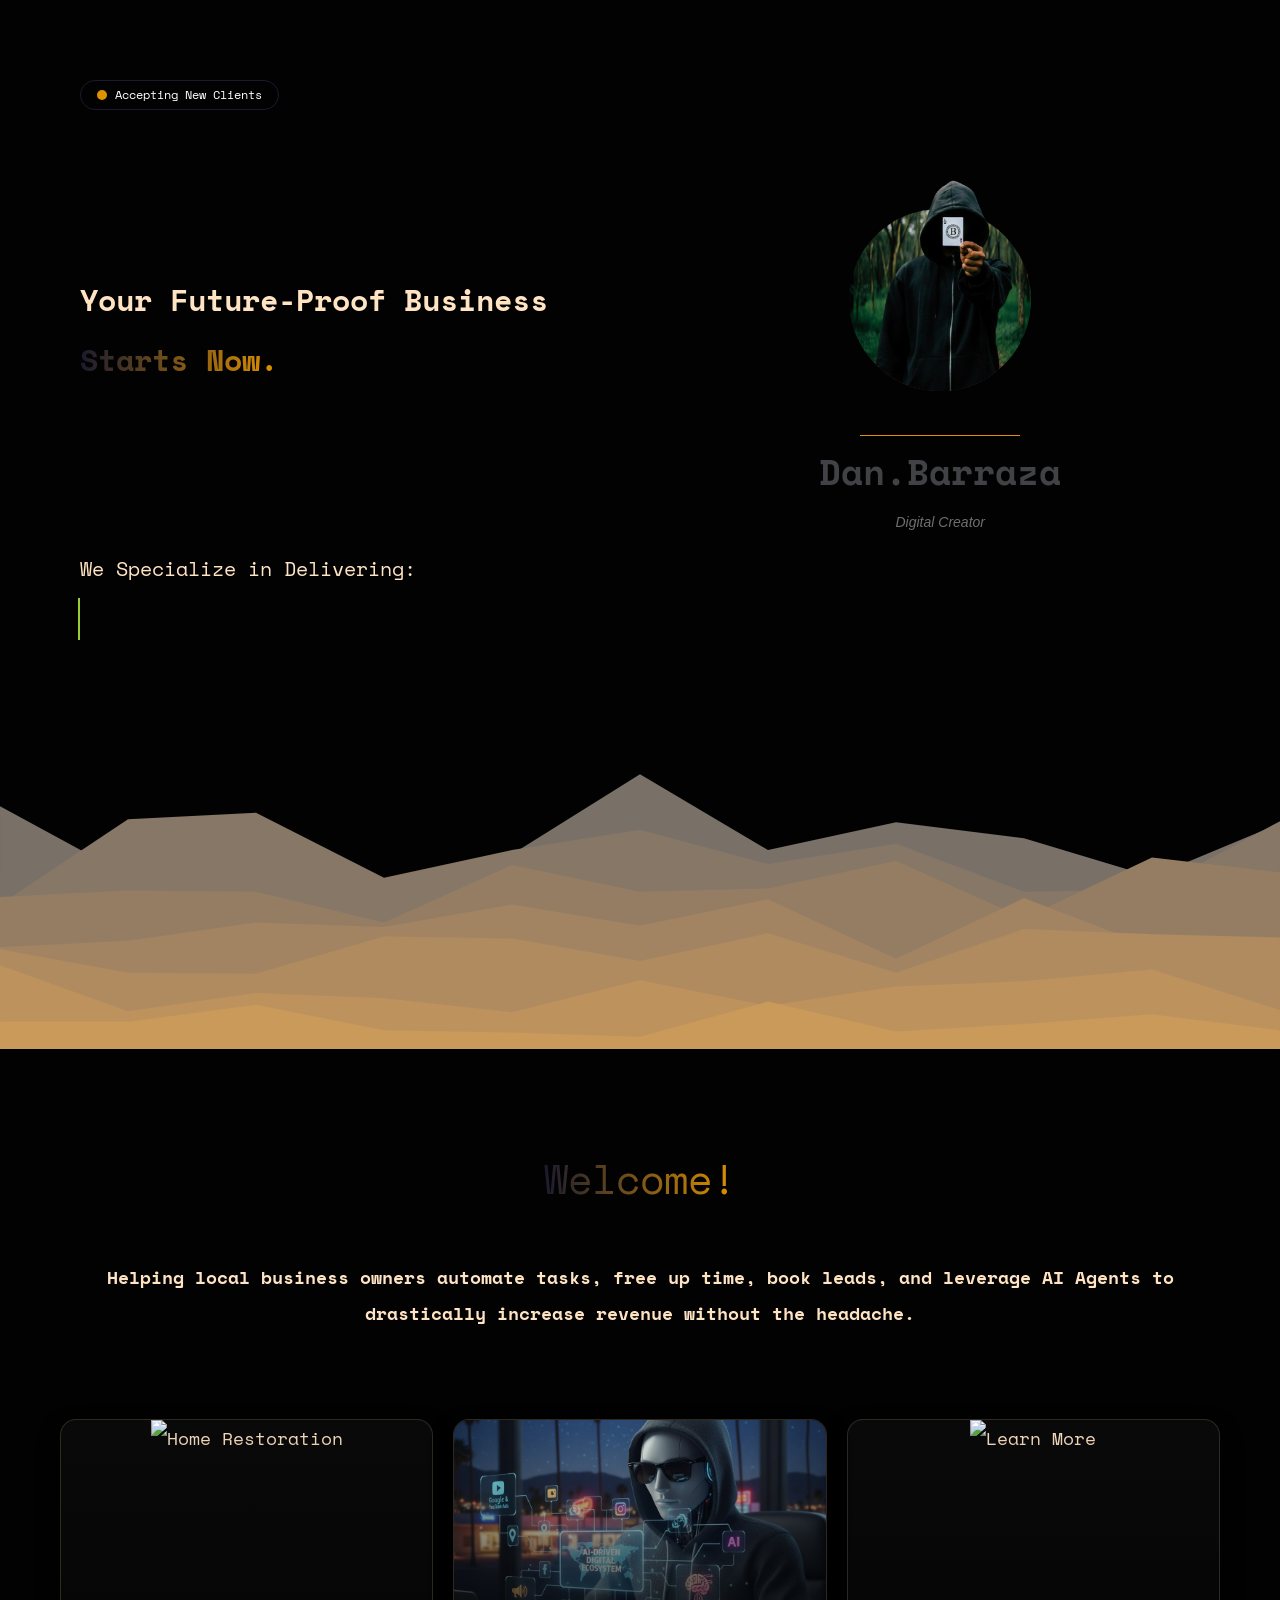
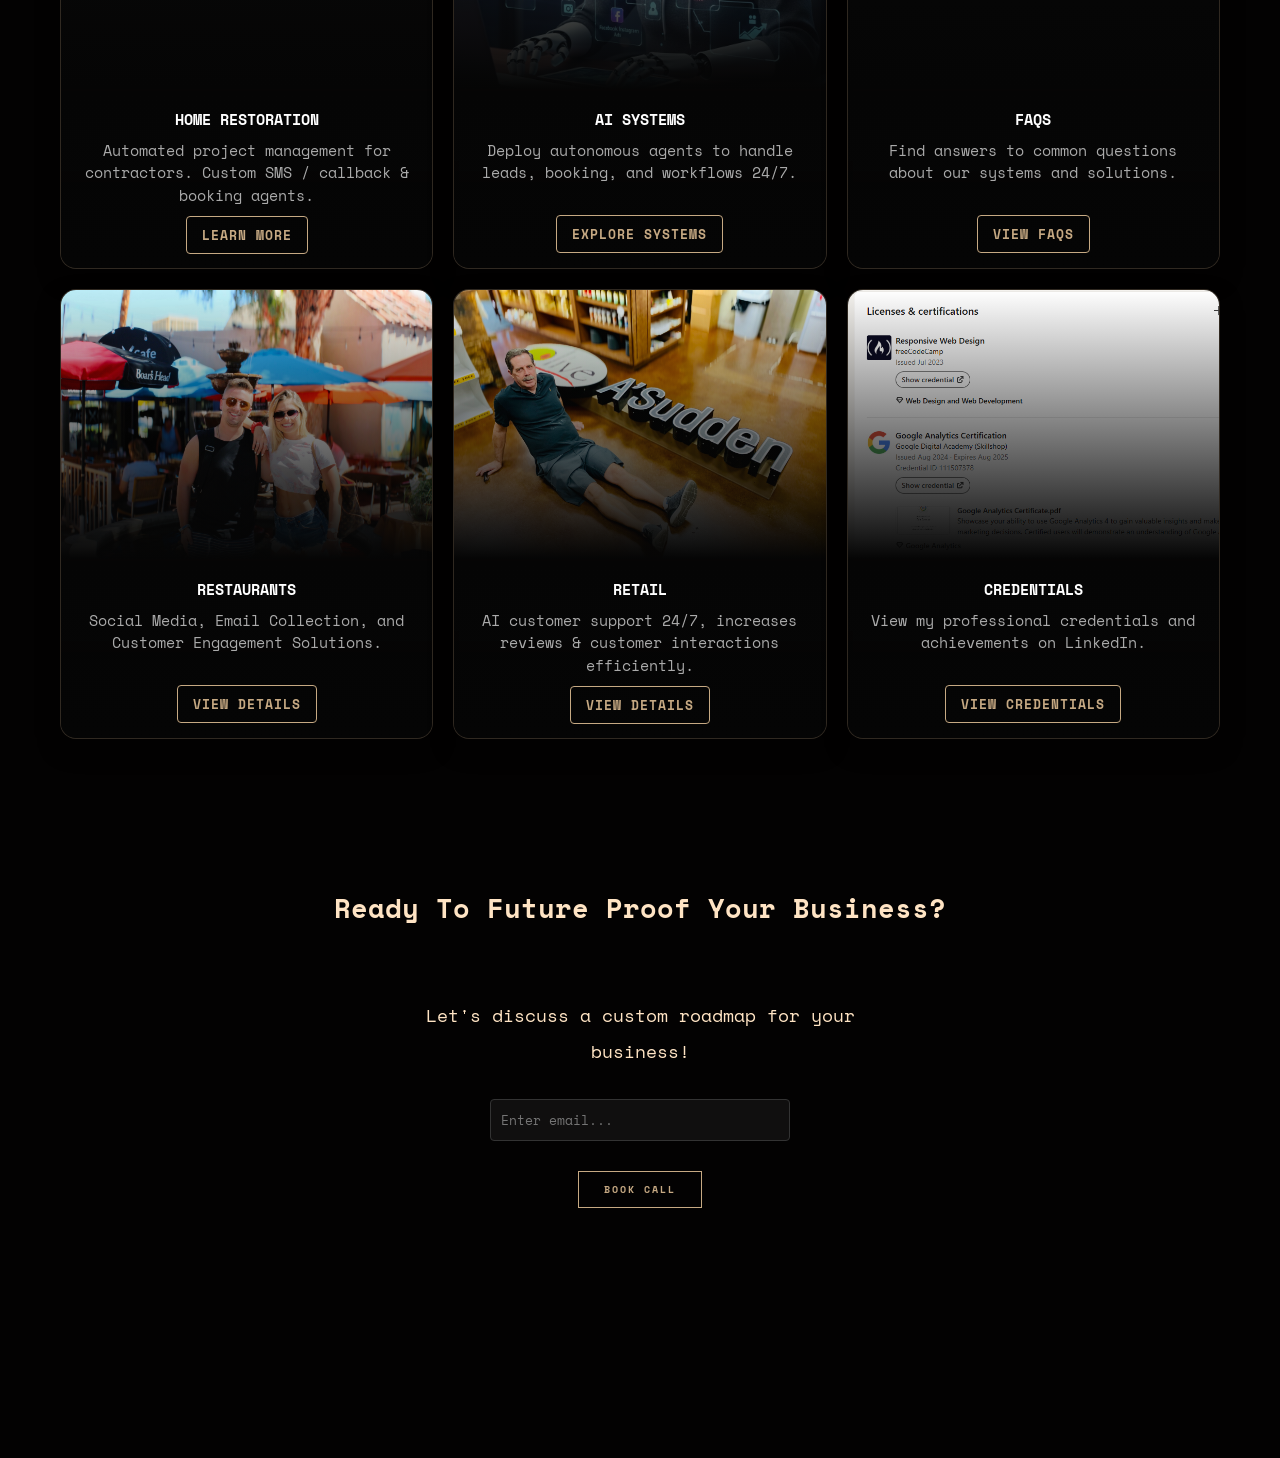
==== index.html @ 6a874657 "New card section, footer and btn" ====
<!DOCTYPE html>
<html lang="en">
<head>
    <link rel="preconnect" href="https://fonts.googleapis.com">
    <link rel="preconnect" href="https://fonts.gstatic.com" crossorigin>
    <link href="https://fonts.googleapis.com/css2?family=Space+Mono:ital,wght@0,400;0,700;1,400;1,700&display=swap" rel="stylesheet">
    <link rel="stylesheet" href="styles.css">
    <meta charset="UTF-8">
    <meta name="viewport" content="width=device-width, initial-scale=1.0">
    <title>Document</title>
</head>
<body>
        

        <div class="hero-grid">
            <div class="clients-text">
                <div class="border-background">
                    <div class="text-circle"></div>
                    <div>Accepting New Clients</div>
                </div>
            </div>

            <h1 class="hero-h1">Your Future-Proof Business <br><span class="starts-now">Starts Now.</span></h1>


            <div class="animated-text">
        
        <h1>We Specialize in Delivering:</h1>
        <span></span>

     </div>
     
     <div class="person">
      <div class="container">
        <div class="container-inner">
          <img class="circle" src="background-bcard1.png" alt="circle">
          <img class="img person-bcard" src="person-bcard1.png" alt="person">
        </div>
      </div>


      <div class="divider-person"></div>
      <div class="name">Dan.Barraza</div>
      <div class="title">Digital Creator</div>
    </div>

        </div>

    <!-- <div class="svg-container"> -->
        <div class="divider"></div>
    <!-- </div> -->

    <div class="main-container">
    
    <h1 class="welcome-section">Welcome!</h1>
    <p class="maintxt">Helping local business owners automate tasks, free up time, book leads, and leverage AI Agents to drastically increase revenue without the headache.</p>
   
    <section class="card-section">
        

        <div class="card-grid">
            
            <!-- Card 1: Home Restoration -->
            <div class="card" data-tilt>
                <div class="card-image-wrapper">
                    <div class="card-overlay"></div>
                    <!-- Placeholder image: Architecture/Construction -->
                    <img src="https://cdn.pixabay.com/photo/2024/05/23/06/47/home-inspector-8782362_1280.jpg" alt="Home Restoration">
                </div>
                <div class="card-content">
                    <div>
                        <h3 class="card-title">Home Restoration</h3>
                        <p class="card-description">Automated project management for contractors. Custom SMS / callback & booking agents. </p>
                    </div>
                    <button class="card-btn">Learn More</button>
                </div>
            </div>

            <!-- Card 2: Systems (AI Focus) -->
            <div class="card" data-tilt>
                <div class="card-image-wrapper">
                    <div class="card-overlay"></div>
                    <!-- Placeholder image: Technology/AI -->
                    <img src="ai-agents3.jpg" alt="AI Systems">
                </div>
                <div class="card-content">
                    <div>
                        <h3 class="card-title">AI Systems</h3>
                        <p class="card-description">Deploy autonomous agents to handle leads, booking, and workflows 24/7.</p>
                    </div>
                    <button class="card-btn">Explore Systems</button>
                </div>
            </div>

            <!-- Card 3: Learn More -->
            <div class="card" data-tilt>
                <div class="card-image-wrapper">
                    <div class="card-overlay"></div>
                    <!-- Placeholder image: Abstract/Future -->
                    <img src="https://cdn.pixabay.com/photo/2024/04/09/04/23/ai-generated-8684971_1280.jpg" alt="Learn More">
                </div>
                <div class="card-content">
                    <div>
                        <h3 class="card-title">FAQs</h3>
                        <p class="card-description">Find answers to common questions about our systems and solutions.</p>
                    </div>
                <button class="card-btn">View FAQs</button>
                </div>
            </div>

            <div class="card" data-tilt>
                <div class="card-image-wrapper">
                    <div class="card-overlay"></div>
                    <!-- Placeholder image: Abstract/Future -->
                    <img src="images/restaurants-systems1.jpg" alt="Restaurants">
                </div>
                <div class="card-content">
                    <div>
                        <h3 class="card-title">Restaurants</h3>
                        <p class="card-description">Social Media, Email Collection, and Customer Engagement Solutions.</p>
                    </div>
                <button class="card-btn">View Details</button>
                </div>
            </div>


            <div class="card" data-tilt>
                <div class="card-image-wrapper">
                    <div class="card-overlay"></div>
                    <!-- Placeholder image: Abstract/Future -->
                    <img src="images/rick-empie-sign.jpg" alt="Rick Empie Sign">
                </div>
                <div class="card-content">
                    <div>
                        <h3 class="card-title">Retail</h3>
                        <p class="card-description">AI customer support 24/7, increases reviews & customer interactions efficiently.</p>
                    </div>
                <button class="card-btn">View Details</button>
                </div>
            </div>


            <div class="card" data-tilt>
                <div class="card-image-wrapper">
                    <div class="card-overlay"></div>
                    <!-- Placeholder image: Abstract/Future -->
                    <img src="images/credentials-linkedin1.png" alt="Learn More">
                </div>  
                <div class="card-content">
                    <div>
                        <h3 class="card-title">Credentials</h3>
                        <p class="card-description">View my professional credentials and achievements on LinkedIn.</p>
                    </div>
                <button class="card-btn">View Credentials</button>
                </div>
            </div>

        </div>
    </section>
            
    
    

    

    <!-- <p>View My Credentials on</p> -->
    <!-- <a class="linked" href="https://www.linkedin.com/in/daniel-barraza-52788b15a/" target="_blank">LinkedIn</a> -->
    

    <h2>Ready To Future Proof Your Business?</h2>
    <p class="ask">Let's discuss a custom roadmap for your business!</p>
    <!-- <a class="portfolio" href="work.html">View Portfolio</a> -->
    <input class="email-input" type="email" placeholder="Enter email...">

    <button class="main-btn btn-flux">Book Call</button>
</div>
   
 <!-- Simple Script for 3D Tilt Effect -->
    <script>
        const cards = document.querySelectorAll('.card');

        cards.forEach(card => {
            card.addEventListener('mousemove', (e) => {
                const rect = card.getBoundingClientRect();
                const x = e.clientX - rect.left; // Mouse position inside card
                const y = e.clientY - rect.top;

                const centerX = rect.width / 2;
                const centerY = rect.height / 2;

                // Calculate rotation (max 15 degrees)
                const rotateX = ((y - centerY) / centerY) * -10; 
                const rotateY = ((x - centerX) / centerX) * 10;

                // Apply transform
                card.style.transform = `perspective(1000px) rotateX(${rotateX}deg) rotateY(${rotateY}deg) scale3d(1.02, 1.02, 1.02)`;
            });

            // Reset when mouse leaves
            card.addEventListener('mouseleave', () => {
                card.style.transform = 'perspective(1000px) rotateX(0) rotateY(0) scale3d(1, 1, 1)';
            });
        });
    </script>  

</body>
</html>
---- styles.css ----
/* Fonts
<link rel="preconnect" href="https://fonts.googleapis.com">
<link rel="preconnect" href="https://fonts.gstatic.com" crossorigin>
<link href="https://fonts.googleapis.com/css2?family=Space+Mono:ital,wght@0,400;0,700;1,400;1,700&display=swap" rel="stylesheet">

 */


 /* -------- Color Styles --------> 
 background-color: #030202;
 primary-color: bisque;
 accent-color: yellowgreen;
 accent-color2: #413927;
 Tertiary-color1: #1a1a2e;
 Tertiary-color2: #333333;
 orange-color: #e09200;
 orange-color2: #b77e39;
 
 
 
 
 */





* {
    
    margin: 0;
    padding: 0;
    box-sizing: border-box;
}

html {
    font-size: 62.5%;
    font-family: 'Space Mono', monospace;
    margin-top: 8rem;
   

    
    
    
}

body {
    
    background-color: #030202;
    font-size: 1.8rem;
    line-height: 2.0;
    margin: 0;
    padding: 0;
    width: 100%;

    
    
}



/* -------- Header Section --------> */



/* -------- Hero Section --------> */


.clients-text {
    grid-column: 1/1;
    font-size: 1.2rem;
    display: flex;
    flex-direction: row;
    /* align-items: center; */
    gap: .8rem;
    /* position: relative; */
    
    
}

.border-background {
    position: relative;
    display: flex;
    align-items: center;
    gap: .8rem;
    border: #1a1a2e solid .1rem;
    padding: .2rem 1.6rem;
    border-radius: 2rem;
}

.text-circle {
    width: 1rem;
    height: 1rem;
    border-radius: 50%;
    background-color: #e09200;
}




.hero-grid {
    display: grid;
    grid-template-columns: auto auto;
    grid-template-rows: auto auto auto;
    align-items: center;
    margin: 0 auto;
    /* justify-items: center; */
    gap: 1.3rem;
    max-width: 120rem;
    padding: 0 4rem;
    /* position: relative; */
    /* column-gap: 8rem; */
}



.main-container {
    
    display: flex;
    flex-direction: column;
    align-items: center;
    /* justify-content: center; */
    max-width: 120rem;
    /* padding: 5rem 8rem 15rem 8rem; */
    margin: 5rem auto 25rem auto;
    
    color: bisque;
    
    
}


/* .bphoto {
    grid-row: 2/3;
    display: flex;
    flex-direction: row;
    justify-content: center;

} */


/* .bcard {
    
    border-radius: 50%;
    width: 17rem;
    height: 17rem;
    grid-row: 2/3;
   
   
    
} */

.hero-h1 {
    color: bisque;
    font-size: 2.5rem;
    font-weight: 600;
    grid-row: 2/3;                  
}

.starts-now {
    background: linear-gradient(
        to right,
        #1a1a2e,
        #e09200
    );

    -webkit-background-clip: text;
    background-clip: text;
    color: transparent;
}

.clients-text {
    color: white;
}

.welcome-section {
    font-size: 4rem;
    margin: 1em 0;
    background: linear-gradient(
        to right,
        #1a1a2e,
        #e09200
    );

    -webkit-background-clip: text;
    background-clip: text;
    color: transparent;
}

h2 {
    padding: 0 2.3em;
    margin-top: 2.3em;
    margin-bottom: 2.3em;
    text-align: center;
}
.maintxt {
    text-align: center;
    margin-bottom: 1em;
    padding: 0 2.3em;
    font-weight: bold;
    /* width: 100ch; */
}


/*------------- Container Person ----------->*/
.person {
  align-items: center;
  display: flex;
  flex-direction: column;
  /* width: 280px; */
  grid-row: 2/3;
  
}
.container {
  border-radius: 50%;
  height: 312px;
  -webkit-tap-highlight-color: transparent;
  transform: scale(0.48);
  transition: transform 250ms cubic-bezier(0.4, 0, 0.2, 1);
  width: 400px;
  /* grid-row: 2/3; */
}
.container:after {
  /* background-color: #f2f2f2; */
  content: "";
  height: 10px;
  position: absolute;
  top: 390px;
  width: 100%;
}
.container:hover {
  transform: scale(0.54);
}
.container-inner {
  clip-path: path(
    "M 390,400 C 390,504.9341 304.9341,590 200,590 95.065898,590 10,504.9341 10,400 V 10 H 200 390 Z"
  );
  position: relative;
  transform-origin: 50%;
  top: -200px;
}

.circle {
  background-color: #fee7d3;
  border-radius: 50%;
  cursor: pointer;
  height: 380px;
  left: 10px;
  pointer-events: none;
  position: absolute;
  top: 210px;
  width: 380px;
}

.img {
  pointer-events: none;
  position: relative;
  transform: translateY(20px) scale(1.15);
  transform-origin: 50% bottom;
  transition: transform 300ms cubic-bezier(0.4, 0, 0.2, 1);
}

.container:hover .img {
  transform: translateY(0) scale(1.2);
}

.person-bcard {
    right: 50px;
  top: 175px;
  width: 550px;
  /* grid-row: 2/3; */
}

.divider-person {
  background-color: #e09200;
  height: 1px;
  width: 160px;
  /* grid-row: 2/3; */
}
.name {
  color: #404245;
  font-size: 36px;
  font-weight: 600;
  /* margin-top: 16px; */
  text-align: center;
}
.title {
  color: #6e6e6e;
  font-family: arial;
  font-size: 14px;
  font-style: italic;
  /* margin-top: 4px; */
}






/* -------- Animated Text Section --------> */
 
.animated-text {
    font-size: 2rem;
    font-weight: 600;
    grid-row: 3/4;
    
    
    
    
}



h1 {
    color: bisque;
    font-size: 2rem;
    /* margin-bottom: 2rem; */
    font-weight: 400;
}





.animated-text span {
    position: relative;
    display: inline-block;
    line-height: 1.4;
    
    
   
   
    
}

.animated-text span::before {
    content: 'Better Ads';
    color: yellowgreen;
    animation: words 20s infinite;
    
}

.animated-text span::after {
    content: '';
    position: absolute;
    width: calc(100% + 8px);
    height: 100%;
    background-color: #030202;
    border-left: 2px solid yellowgreen;
    right: -8px;
    animation: cursor .8s infinite, typing 20s steps(20) infinite;
   
    
   

}

@keyframes cursor {
    to{
        border-left: 2px solid #9acd3200;
    }

    }

    @keyframes words {
        0%, 20% {
            content: 'Better Ads';
        }

        21%, 40% {
            content: 'Google Analytics';
        }

        41%, 60% {
            content: 'Automations';
        }

        61%, 80% {
            content: 'Web Development';
        }

        81%, 100% {
            content: 'Results';
        }




}

@keyframes typing {
   10%,15%,30%,35%,50%,55%,70%,75%,90%,95% {
        width: 0;
    }

    5%,20%,25%,40%,45%,60%,65%,80%,85% {
        width: calc(100% + 8px);
    }
}



.divider {
    position: relative;
    width: 100%;
    height: 40rem;
    overflow: hidden;
    background: none;
    /* margin-top: 32rem; */
}

.divider::before {
    content: '';
    position: absolute;
    top: 0;
    left: 50%;
    transform: translateX(-50%);
    width: 100%;
    height: 100%;
    background-image: url('images/layered-peaks-haikeis1.svg');
    background-repeat: no-repeat;
    background-size: cover;
    z-index: -1;
    background-position: center;
}

/* -------- NEW Cards Section --------> */
.card-section {
            width: 100%;
            max-width: 1200px;
            padding: 4rem 2rem;
            text-align: center;
            margin: 3rem 0 4rem 0;
        }

        .section-title {
            font-size: 2.5rem;
            margin-bottom: 1rem;
            color: #ffffff;
            letter-spacing: 2px;
        }

        .section-subtitle {
            font-size: 1.1rem;
            color: #C6A983; /* Your site's gold/beige accent color */
            margin-bottom: 4rem;
            opacity: 0.9;
        }

        /* --- CARD GRID --- */
        .card-grid {
            display: grid;
            grid-template-columns: repeat(auto-fit, minmax(300px, 1fr));
            gap: 2rem;
            perspective: 1000px; /* Essential for 3D effect */
        }

        /* --- CARD STYLES --- */
        .card {
            position: relative;
            height: 45rem;
            background: rgba(255, 255, 255, 0.03); /* Glass effect */
            border: 1px solid rgba(198, 169, 131, 0.2); /* Subtle gold border */
            border-radius: 16px;
            overflow: hidden;
            display: flex;
            flex-direction: column;
            transition: all 0.1s ease; /* Fast transition for smooth tilt */
            cursor: pointer;
            box-shadow: 0 10px 30px -10px rgba(0,0,0,0.5);
            transform-style: preserve-3d;
        }

        /* The Image Area */
        .card-image-wrapper {
            height: 60%;
            width: 100%;
            overflow: hidden;
            position: relative;
        }

        .card-image-wrapper img {
            width: 100%;
            height: 100%;
            object-fit: cover;
            transition: transform 0.5s ease;
        }

        /* Overlay to darken image slightly */
        .card-overlay {
            position: absolute;
            top: 0;
            left: 0;
            width: 100%;
            height: 100%;
            background: linear-gradient(to bottom, transparent 0%, #050505 100%);
            z-index: 1;
        }

        /* The Content Area */
        .card-content {
            height: 40%;
            padding: 1.5rem;
            display: flex;
            flex-direction: column;
            justify-content: space-between;
            align-items: center;
            z-index: 2;
            transform: translateZ(20px); /* Lifts text off the card in 3D */
            background: linear-gradient(to top, rgba(5,5,5,1), rgba(5,5,5,0.8));
        }

        .card-title {
            font-size: 1.5rem;
            color: #ffffff;
            text-transform: uppercase;
            margin-bottom: 0.5rem;
            position: relative;
        }

        .card-description {
            font-size: 1.5rem;
            color: #aaa;
            line-height: 1.5;
            margin-bottom: 1rem;
        }

        /* Button Style */
        .card-btn {
            display: flex;
            align-items: center;
            justify-content: center;
            height: auto;
            /* overflow-x: hidden; */
            padding: .8rem 1.5rem;
            background: transparent;
            border: 1px solid #C6A983;
            color: #C6A983;
            font-family: inherit;
            font-weight: bold;
            cursor: pointer;
            transition: 0.3s;
            text-transform: uppercase;
            letter-spacing: 1px;
            border-radius: 4px;
        
            
        }

        /* --- HOVER EFFECTS --- */
        .card:hover {
            border-color: #C6A983; /* Brighter border on hover */
            box-shadow: 0 0 20px rgba(198, 169, 131, 0.3); /* Gold Glow */
        }

        .card:hover .card-image-wrapper img {
            transform: scale(1.1); /* Zoom image */
        }

        .card:hover .card-btn {
            background: #C6A983;
            color: #000;
        }

        /* --- SHINE EFFECT (Optional shimmer) --- */
        .card::before {
            content: '';
            position: absolute;
            top: 0;
            left: -100%;
            width: 50%;
            height: 100%;
            background: linear-gradient(
                to right,
                transparent,
                rgba(255, 255, 255, 0.1),
                transparent
            );
            transform: skewX(-25deg);
            transition: 0.5s;
            pointer-events: none;
            z-index: 3;
        }

        .card:hover::before {
            left: 125%;
            transition: 0.7s;
        }

       







/* -------- Cards Section --------> */

/* .cards-container {
    
    display: flex;
    flex-direction: row;
    font-size: 2rem;
    justify-content: space-evenly;
    gap: 6em;
    
    margin: 4em 0 5em 0;
    text-align: center;
    

    
    
    
   
}


.card {
    
    border: .1em solid #1a1a2e;
    box-sizing: border-box;
    width: 21rem;
    height: 15rem;
    align-content: center;
    
    box-shadow: 1rem 2rem 3rem #333;
    background-color: yellowgreen;
    
    
    
}



.card:hover {
    transform: scale(1.1, 1.1);
    background-color: #221e16;
    border: .1em solid bisque;
}
.card p {
    color: white;
    font-size: 2.2rem;
}

.card p:hover {
    color: bisque;
} */


/* -------- Components Section --------> */

/* IDEA 2: The "Flux" (Liquid Fill) */



.main-btn {
    padding: 1rem 2.5rem;
    font-family: inherit;
    font-size: 1rem;
    text-transform: uppercase;
    letter-spacing: 2px;
    font-weight: bold;
    cursor: pointer;
    border: none;
    border: none;
    position: relative;
    z-index: 1;
    transition: all 0.3s ease;
}


.btn-flux {
    background: transparent;
    color: #c6a983;
    border: 1px solid #c6a983;
    overflow: hidden;
}

.btn-flux::before {
    content: '';
    position: absolute;
    top: 0;
    left: 0;
    width: 0;
    height: 100%;
    background: #c6a983;
    z-index: -1;
    transition: width 0.3s ease;
}


.btn-flux:hover {
    color: #000;
}

.btn-flux:hover::before {
    width: 100%;
}







/* button {
    
    color: white;
    background-color: #1a1a2e;
    padding: .3em;
    box-sizing: border-box;
    height: 1.8em;
    border-radius: .5em;
    width: 13em;
    border: .1em solid #b77e39;

    
    
}

.button:hover {
    transform: scale(1.2, 1.2);
    color: yellowgreen;
} */




.email-input {
    padding: 1rem;
    background: rgba(255,255,255,0.05);
    border: 1px solid #333;
    color: #fff;
    font-family: inherit;
    width: 30rem;
    border-radius: 4px;
    margin-top: 3rem;
    margin-bottom: 3rem;
}

.email-input:focus {
    outline: none;
    border-color: #c6a983;
}



/* .email-box {
    
    margin-top: 2em;
    margin: 3rem 3rem;

} */




.portfolio {
    text-decoration: none;
    color: blue;
    margin-bottom: 2em;
}

.linked {
    text-decoration: none;
    color: blue;
    margin-top: 1em;
    margin-bottom: 1.5em
}


a {
    display: block;
    
    
}

a:hover {
    color: yellowgreen;
    /* transform: scale(1, 0.5); */
}

.ask {
    max-width: 50ch;
    text-align: center;
    padding: 0 2.3em;
}

p {
    text-align: center;
}


/* -------- Services Section--------> */

.home-restoration img {
    width: 100%;
    height: 100%;
    position: relative;
    z-index: 1;
    opacity: 85%;

    
}



.home-restoration p {
   position: relative;
    z-index: 2;
    top: -6em;

}

.services img {
    width: 100%;
    height: 100%;
    position: relative;
    z-index: 1;
    opacity: 85%;
}

.services p {
    position: relative;
    z-index: 2;
    top: -5em;
    
}

.learn-more img {
    width: 100%;
    height: 100%;
    position: relative;
    z-index: 1;
    opacity: 85%;
}

.learn-more p {
    position: relative;
    z-index: 2;
    top: -5em;
}

/* -------- Media Queries--------> */

@media (max-width: 2000px) {
    .divider {
        /* margin-top: 25rem; */
    }

    .hero-h1 {
        font-size: 3rem;
    }

    .animated-text {
        font-size: 3rem;
}

}

@media (max-width: 900px) {
    /* .cards-container {
        gap: 1em;
    }

    #bcard {
        
    } */

  
}

@media (max-width: 835px) {

    h1 {
        font-size: 1.8rem;
    }

    .animated-text {
        font-size: 2.5rem;
    }

    /* .cards-container {
        flex-direction: column;
        gap: 3em;
    } */

    .maintxt {
        padding: 0 2em;
    }

    /* #bcard {
       position: static;
    } */

   .hero-grid {
        column-gap: 2rem;
   }
}



 /* --- RESPONSIVE --- */
        @media (max-width: 768px) {
            .section-title {
                font-size: 1.5rem;
            }
            .card {
                height: 45rem;
            }
        }



@media (max-width: 731px) {
    
    
    /* .bcard {
        width: 14rem;
        height: 14rem;
        } */

    .hero-h1 {
        font-size: 2rem;
    }

    h1 {
        font-size: 1.5rem;
    }
   
    span {
        font-size: 1.8rem;
    }

    .border-background {
        font-size: 1rem;
    }

    /* .divider {
        margin-top: 31rem;
    } */

    
}

@media (max-width: 682px) {
    .hero-grid {
        /* display: grid; */
        grid-template-columns: 1fr;
        grid-template-rows: auto auto auto auto;
        row-gap: 4rem;
        text-align: center;
    }


    .person {
  align-items: center;
  display: flex;
  flex-direction: column;
  /* width: 280px; */
  grid-row: 4/5;

  
}

    .clients-text {
        justify-content: center;
    }

    
}

@media (max-width: 390px) {
    /* Add small-screen overrides here if needed */

    .hero-grid {
        /* display: grid; */
        grid-template-columns: 1fr;
        grid-template-rows: auto auto auto auto;
        row-gap: 4rem;
        text-align: center;
    }

     .person {
  align-items: center;
  display: flex;
  flex-direction: column;
  /* width: 280px; */
  grid-row: 4/5;

  
}



    .hero-grid {
        padding: 0 2rem;
    }

    

}
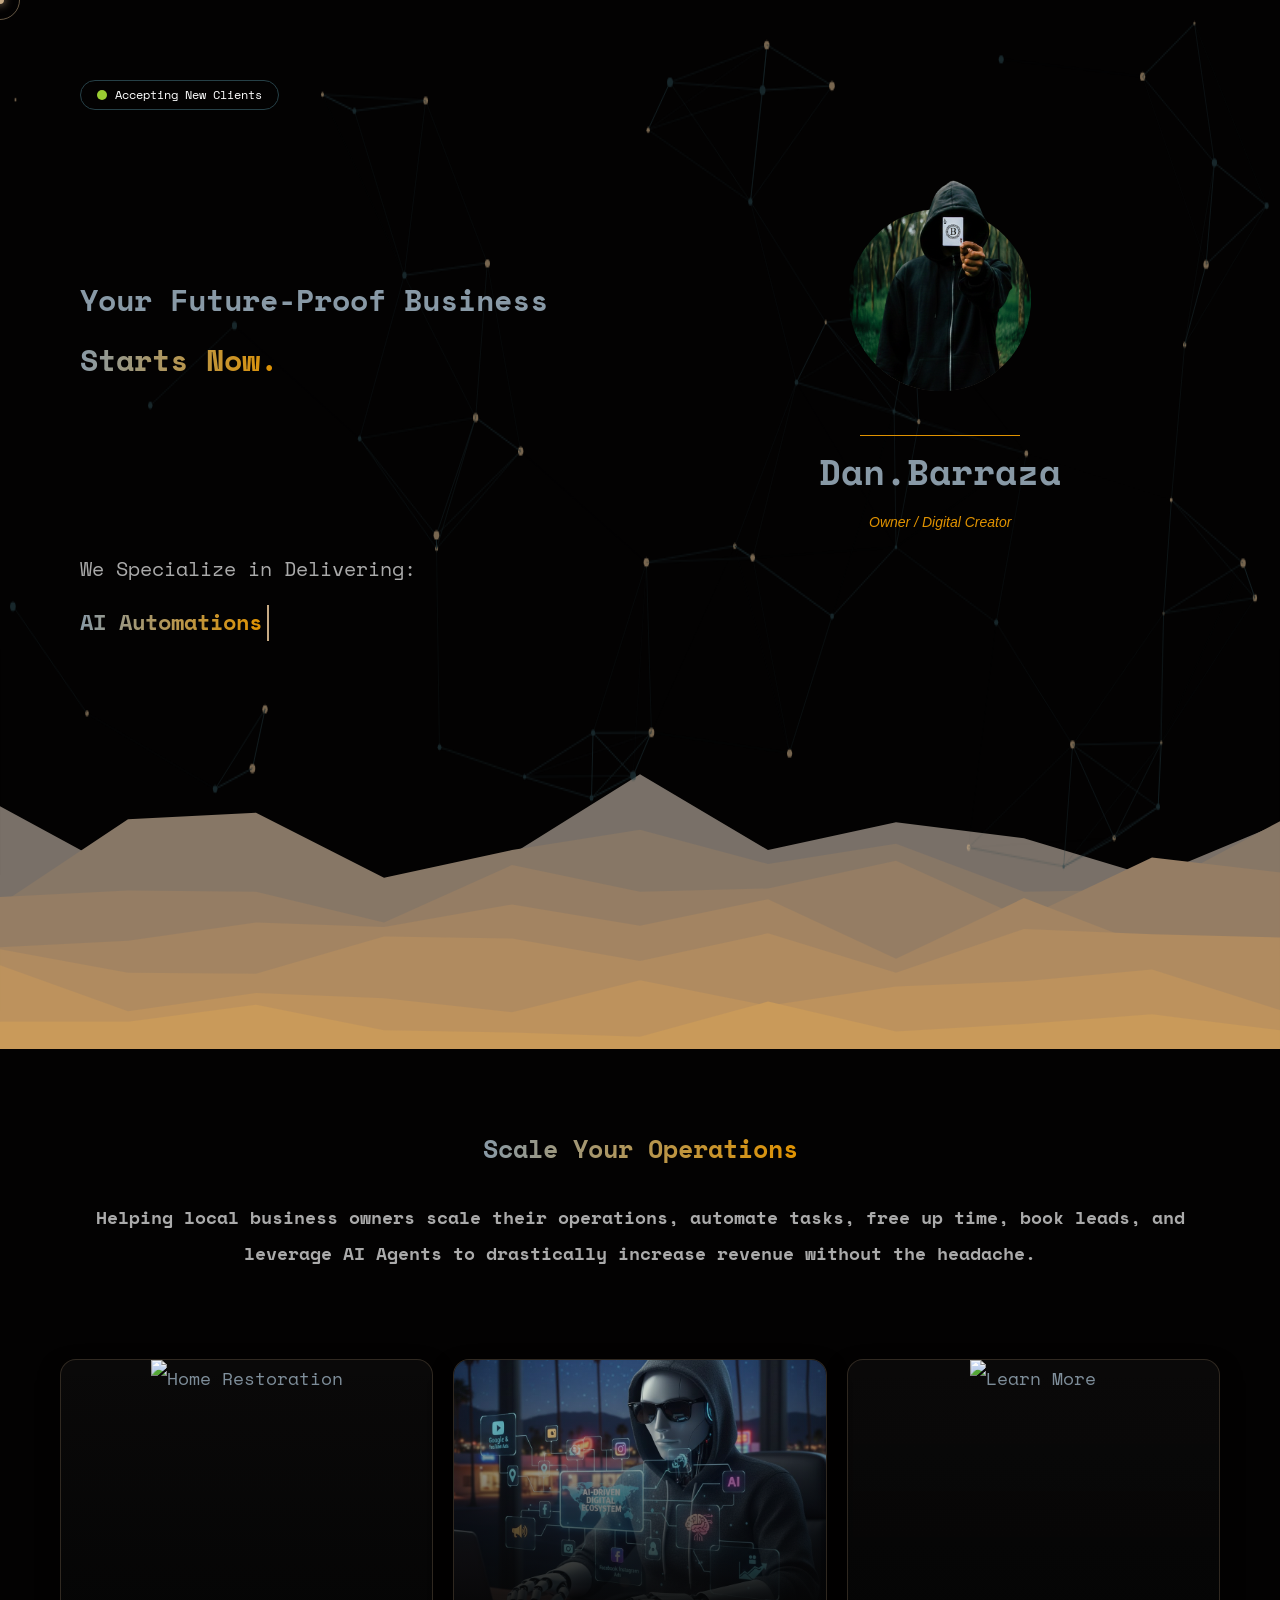
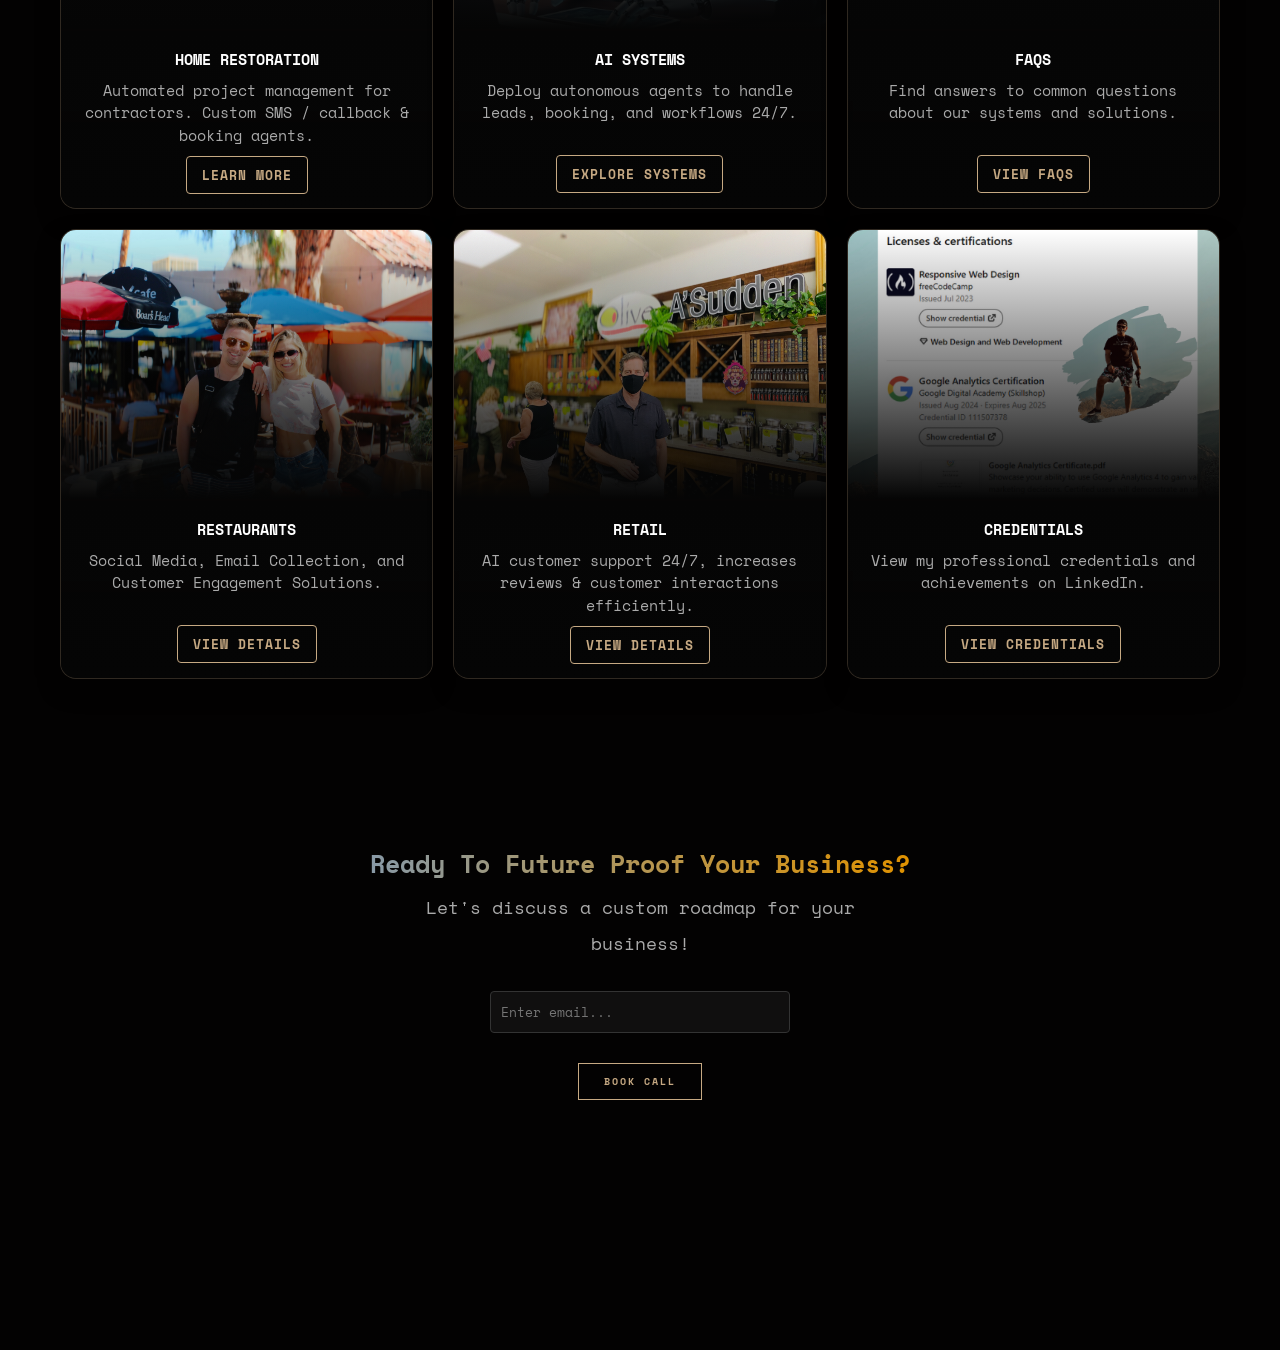
==== commit ff295c90: "Cleaning up code" ====
--- a/index.html
+++ b/index.html
@@ -1,5 +1,6 @@
 <!DOCTYPE html>
 <html lang="en">
+    <!-- insert favicon and Open Graph tags later -->
 <head>
     <link rel="preconnect" href="https://fonts.googleapis.com">
     <link rel="preconnect" href="https://fonts.gstatic.com" crossorigin>
@@ -7,10 +8,19 @@
     <link rel="stylesheet" href="styles.css">
     <meta charset="UTF-8">
     <meta name="viewport" content="width=device-width, initial-scale=1.0">
+    <meta http-equiv="X-UA-Compatible" content="ie=edge">
+    <meta name="description" content="Future-proof your business with AI-driven solutions. Specializing in automations, lead generation, and custom workflows for local businesses.">
     <title>Document</title>
 </head>
 <body>
-        
+    
+
+    <!-- CUSTOM CURSOR ELEMENTS -->
+    <div class="cursor-dot" data-cursor-dot></div>
+    <div class="cursor-outline" data-cursor-outline></div>
+        
+    <section class="hero-section">
+        <canvas id="hero-canvas"></canvas>
 
         <div class="hero-grid">
             <div class="clients-text">
@@ -25,8 +35,8 @@
 
             <div class="animated-text">
         
-        <h1>We Specialize in Delivering:</h1>
-        <span></span>
+        <h2>We Specialize in Delivering:</h2>
+        <span class="type-text"></span><span class="cursor-blink"></span>
 
      </div>
      
@@ -41,10 +51,11 @@
 
       <div class="divider-person"></div>
       <div class="name">Dan.Barraza</div>
-      <div class="title">Digital Creator</div>
+      <div class="title">Owner / Digital Creator</div>
     </div>
 
         </div>
+    </section>
 
     <!-- <div class="svg-container"> -->
         <div class="divider"></div>
@@ -52,8 +63,8 @@
 
     <div class="main-container">
     
-    <h1 class="welcome-section">Welcome!</h1>
-    <p class="maintxt">Helping local business owners automate tasks, free up time, book leads, and leverage AI Agents to drastically increase revenue without the headache.</p>
+    <h3 class="welcome-section">Scale Your Operations</h3>
+    <p class="maintxt">Helping local business owners scale their operations, automate tasks, free up time, book leads, and leverage AI Agents to drastically increase revenue without the headache.</p>
    
     <section class="card-section">
         
@@ -128,7 +139,7 @@
                 <div class="card-image-wrapper">
                     <div class="card-overlay"></div>
                     <!-- Placeholder image: Abstract/Future -->
-                    <img src="images/rick-empie-sign.jpg" alt="Rick Empie Sign">
+                    <img src="images/Rick-empie-store.jpg" alt="Rick Empie Sign">
                 </div>
                 <div class="card-content">
                     <div>
@@ -144,7 +155,7 @@
                 <div class="card-image-wrapper">
                     <div class="card-overlay"></div>
                     <!-- Placeholder image: Abstract/Future -->
-                    <img src="images/credentials-linkedin1.png" alt="Learn More">
+                    <img src="images/Credentials-card3.png" alt="Learn More">
                 </div>  
                 <div class="card-content">
                     <div>
@@ -167,7 +178,7 @@
     <!-- <a class="linked" href="https://www.linkedin.com/in/daniel-barraza-52788b15a/" target="_blank">LinkedIn</a> -->
     
 
-    <h2>Ready To Future Proof Your Business?</h2>
+    <h3 class="footer-h3">Ready To Future Proof Your Business?</h3>
     <p class="ask">Let's discuss a custom roadmap for your business!</p>
     <!-- <a class="portfolio" href="work.html">View Portfolio</a> -->
     <input class="email-input" type="email" placeholder="Enter email...">
@@ -175,8 +186,58 @@
     <button class="main-btn btn-flux">Book Call</button>
 </div>
    
- <!-- Simple Script for 3D Tilt Effect -->
+ 
     <script>
+
+        /* --- TYPEWRITER LOGIC (Restored for transparency) --- */
+        const typeTextElement = document.querySelector('.type-text');
+        const phrases = [
+            "AI Automations",
+            "Lead Generation",
+            "Custom Workflows",
+            "Better Ads",
+            "Google Analytics",
+            "Results"
+        ];
+        
+        let phraseIndex = 0;
+        let charIndex = 0;
+        let isDeleting = false;
+        let typeSpeed = 100;
+
+        function typeLoop() {
+            const currentPhrase = phrases[phraseIndex];
+            
+            if (isDeleting) {
+                // Remove char
+                typeTextElement.textContent = currentPhrase.substring(0, charIndex - 1);
+                charIndex--;
+                typeSpeed = 50; 
+            } else {
+                // Add char
+                typeTextElement.textContent = currentPhrase.substring(0, charIndex + 1);
+                charIndex++;
+                typeSpeed = 100; 
+            }
+
+            if (!isDeleting && charIndex === currentPhrase.length) {
+                isDeleting = true;
+                typeSpeed = 2000; // Pause at end
+            } else if (isDeleting && charIndex === 0) {
+                isDeleting = false;
+                phraseIndex = (phraseIndex + 1) % phrases.length;
+                typeSpeed = 500; // Pause before typing new
+            }
+
+            setTimeout(typeLoop, typeSpeed);
+        }
+        document.addEventListener('DOMContentLoaded', typeLoop);
+
+
+
+
+        /* --- 3D TILT EFFECT ON CARDS --- */
+
         const cards = document.querySelectorAll('.card');
 
         cards.forEach(card => {
@@ -201,6 +262,156 @@
                 card.style.transform = 'perspective(1000px) rotateX(0) rotateY(0) scale3d(1, 1, 1)';
             });
         });
+
+
+        /* --- ADVANCED CURSOR LOGIC --- */
+        const cursorDot = document.querySelector('[data-cursor-dot]');
+        const cursorOutline = document.querySelector('[data-cursor-outline]');
+        
+        // Mouse positions
+        let mouseX = 0;
+        let mouseY = 0;
+        
+        // Outline positions (for trailing effect)
+        let outlineX = 0;
+        let outlineY = 0;
+
+        // Check if device is fine pointer (mouse)
+        const isFinePointer = window.matchMedia("(pointer: fine)").matches;
+
+        if (isFinePointer) {
+            // Track mouse movement
+            window.addEventListener('mousemove', (e) => {
+                mouseX = e.clientX;
+                mouseY = e.clientY;
+                
+                // Instant update for the dot
+                cursorDot.style.left = `${mouseX}px`;
+                cursorDot.style.top = `${mouseY}px`;
+            });
+
+            // Interactive element hover detection
+            const interactables = document.querySelectorAll('a, button, input, .card');
+            
+            interactables.forEach(el => {
+                el.addEventListener('mouseenter', () => {
+                    document.body.classList.add('hovering');
+                });
+                el.addEventListener('mouseleave', () => {
+                    document.body.classList.remove('hovering');
+                });
+            });
+
+            // Smooth animation loop for the outline
+            const animateCursor = () => {
+                // Linear interpolation (lerp) for smooth trailing
+                // The 0.15 factor determines the speed (lower = slower lag)
+                outlineX += (mouseX - outlineX) * 0.15;
+                outlineY += (mouseY - outlineY) * 0.15;
+
+                cursorOutline.style.left = `${outlineX}px`;
+                cursorOutline.style.top = `${outlineY}px`;
+
+                requestAnimationFrame(animateCursor);
+            }
+            
+            animateCursor();
+        }
+        
+
+        /* --- NEURAL NETWORK BACKGROUND ANIMATION --- */
+        const canvas = document.getElementById('hero-canvas');
+        const ctx = canvas.getContext('2d');
+        
+        let width, height;
+        let particles = [];
+        const particleCount = 60; // Number of dots
+        const connectionDistance = 150; // Distance to draw lines
+
+        function resizeCanvas() {
+            width = canvas.width = window.innerWidth;
+            height = canvas.height = document.querySelector('.hero-section').offsetHeight;
+        }
+
+        class Particle {
+            constructor() {
+                this.x = Math.random() * width;
+                this.y = Math.random() * height;
+                this.vx = (Math.random() - 0.5) * 0.5; // Slow horizontal speed
+                this.vy = (Math.random() - 0.5) * 0.5; // Slow vertical speed
+                this.size = Math.random() * 2 + 1;
+                // Randomly gold or teal
+                this.color = Math.random() > 0.5 ? '#C6A983' : '#264047'; 
+            }
+
+            update() {
+                this.x += this.vx;
+                this.y += this.vy;
+
+                // Bounce off edges
+                if (this.x < 0 || this.x > width) this.vx *= -1;
+                if (this.y < 0 || this.y > height) this.vy *= -1;
+            }
+
+            draw() {
+                ctx.beginPath();
+                ctx.arc(this.x, this.y, this.size, 0, Math.PI * 2);
+                ctx.fillStyle = this.color;
+                ctx.fill();
+            }
+        }
+
+        function initParticles() {
+            particles = [];
+            for (let i = 0; i < particleCount; i++) {
+                particles.push(new Particle());
+            }
+        }
+
+        function animateCanvas() {
+            ctx.clearRect(0, 0, width, height);
+            
+            for (let i = 0; i < particles.length; i++) {
+                particles[i].update();
+                particles[i].draw();
+
+                // Draw connections
+                for (let j = i; j < particles.length; j++) {
+                    const dx = particles[i].x - particles[j].x;
+                    const dy = particles[i].y - particles[j].y;
+                    const distance = Math.sqrt(dx * dx + dy * dy);
+
+                    if (distance < connectionDistance) {
+                        ctx.beginPath();
+                        ctx.strokeStyle = `rgba(38, 64, 71, ${1 - distance / connectionDistance})`; // Fading Teal
+                        ctx.lineWidth = 1;
+                        ctx.moveTo(particles[i].x, particles[i].y);
+                        ctx.lineTo(particles[j].x, particles[j].y);
+                        ctx.stroke();
+                    }
+                }
+            }
+            requestAnimationFrame(animateCanvas);
+        }
+
+        // Initialize Canvas
+        window.addEventListener('resize', () => {
+            resizeCanvas();
+            initParticles();
+        });
+        
+        // Start after slight delay to ensure layout is ready
+        setTimeout(() => {
+            resizeCanvas();
+            initParticles();
+            animateCanvas();
+        }, 100);
+
+
+
+
+
+
     </script>  
 
 </body>
--- a/styles.css
+++ b/styles.css
@@ -15,6 +15,11 @@
  Tertiary-color2: #333333;
  orange-color: #e09200;
  orange-color2: #b77e39;
+ teal-color: #264047;
+ teal-color2: #112226;
+ light-color: #8899a6;
+ light-color2: #C6A983;
+ 
  
  
  
@@ -51,10 +56,62 @@
     margin: 0;
     padding: 0;
     width: 100%;
-
-    
-    
-}
+    cursor: none;
+    overflow-x: hidden;
+
+    /* background: radial-gradient(circle at 50% 0%, #112226 0%, #030202 70%);
+    background-attachment: fixed;
+     */
+
+    
+    
+}
+
+/* --------- Global Styles --------> */
+/* --- CUSTOM CURSOR STYLES --- */
+        .cursor-dot,
+        .cursor-outline {
+            position: fixed;
+            top: 0;
+            left: 0;
+            transform: translate(-50%, -50%);
+            border-radius: 50%;
+            z-index: 9999;
+            pointer-events: none; /* Allows clicking through */
+            display: none; /* Hidden by default until JS runs */
+        }
+        
+        @media (hover: hover) and (pointer: fine) {
+            .cursor-dot, .cursor-outline {
+                display: block;
+            }
+        }
+
+        .cursor-dot {
+            width: 8px;
+            height: 8px;
+            background-color: #C6A983;
+            box-shadow: 0 0 10px #C6A983;
+        }
+
+        .cursor-outline {
+            width: 40px;
+            height: 40px;
+            border: 1px solid rgba(198, 169, 131, 0.5);
+            transition: width 0.2s ease, height 0.2s ease, background-color 0.2s ease, border-color 0.2s ease;
+        }
+
+        /* Hover State for Cursor (Active on interactive elements) */
+        body.hovering .cursor-outline {
+            width: 70px;
+            height: 70px;
+            background-color: rgba(198, 169, 131, 0.05);
+            border-color: #C6A983;
+            mix-blend-mode: difference; /* Cool effect over images */
+        }
+        
+        /* Hide dot when hovering for cleaner look (optional, keeping both for now) */
+        /* body.hovering .cursor-dot { opacity: 0; } */
 
 
 
@@ -63,6 +120,19 @@
 
 
 /* -------- Hero Section --------> */
+
+
+/* Background Canvas Animation */
+        #hero-canvas {
+            position: absolute;
+            top: 0;
+            left: 0;
+            width: 100%;
+            height: 100%;
+            z-index: -1; /* Behind the content */
+            opacity: 0.6; /* Subtle effect */
+            pointer-events: none; /* Let clicks pass through */
+        }
 
 
 .clients-text {
@@ -82,7 +152,7 @@
     display: flex;
     align-items: center;
     gap: .8rem;
-    border: #1a1a2e solid .1rem;
+    border: #264047 solid .1rem;
     padding: .2rem 1.6rem;
     border-radius: 2rem;
 }
@@ -91,7 +161,7 @@
     width: 1rem;
     height: 1rem;
     border-radius: 50%;
-    background-color: #e09200;
+    background-color: yellowgreen;
 }
 
 
@@ -123,7 +193,7 @@
     /* padding: 5rem 8rem 15rem 8rem; */
     margin: 5rem auto 25rem auto;
     
-    color: bisque;
+    color: #8899a6;
     
     
 }
@@ -150,7 +220,7 @@
 } */
 
 .hero-h1 {
-    color: bisque;
+    color: #8899a6;
     font-size: 2.5rem;
     font-weight: 600;
     grid-row: 2/3;                  
@@ -159,8 +229,10 @@
 .starts-now {
     background: linear-gradient(
         to right,
-        #1a1a2e,
+        #8899a6,
         #e09200
+       
+        
     );
 
     -webkit-background-clip: text;
@@ -173,12 +245,13 @@
 }
 
 .welcome-section {
-    font-size: 4rem;
+    font-size: 2.5rem;
     margin: 1em 0;
     background: linear-gradient(
         to right,
-        #1a1a2e,
+        #8899a6,
         #e09200
+        
     );
 
     -webkit-background-clip: text;
@@ -186,18 +259,21 @@
     color: transparent;
 }
 
-h2 {
+/* h2 {
     padding: 0 2.3em;
     margin-top: 2.3em;
     margin-bottom: 2.3em;
     text-align: center;
-}
+} */
+
+
 .maintxt {
     text-align: center;
     margin-bottom: 1em;
     padding: 0 2.3em;
     font-weight: bold;
     /* width: 100ch; */
+    color: #aaa
 }
 
 
@@ -277,14 +353,14 @@
   /* grid-row: 2/3; */
 }
 .name {
-  color: #404245;
+  color: #8899a6;
   font-size: 36px;
   font-weight: 600;
   /* margin-top: 16px; */
   text-align: center;
 }
 .title {
-  color: #6e6e6e;
+  color: #e09200;
   font-family: arial;
   font-size: 14px;
   font-style: italic;
@@ -310,17 +386,43 @@
 
 
 
-h1 {
-    color: bisque;
+h2 {
+    color: #aaa;
     font-size: 2rem;
     /* margin-bottom: 2rem; */
     font-weight: 400;
 }
 
 
-
-
-
+ .type-text {
+            background: linear-gradient(to right, #8899a6, #e09200); /* Gradient applied here */
+            -webkit-background-clip: text;
+            background-clip: text;
+            color: transparent;
+            font-weight: bold;
+            font-size: 2.2rem; 
+        }
+
+        .cursor-blink {
+            display: inline-block;
+            width: 2px;
+            height: 1.2em;
+            background-color: #C6A983;
+            margin-left: 5px;
+            vertical-align: middle;
+            animation: blink 1s step-end infinite;
+        }
+
+        @keyframes blink {
+            0%, 100% { opacity: 1; }
+            50% { opacity: 0; }
+        }
+
+
+
+
+
+/* 
 .animated-text span {
     position: relative;
     display: inline-block;
@@ -332,12 +434,18 @@
     
 }
 
+
+
+
 .animated-text span::before {
     content: 'Better Ads';
-    color: yellowgreen;
     animation: words 20s infinite;
-    
-}
+    background-image: linear-gradient(to right, #8899a6, #e09200);
+    -webkit-background-clip: text;
+    background-clip: text;
+    color: transparent;
+}
+
 
 .animated-text span::after {
     content: '';
@@ -375,7 +483,7 @@
         }
 
         61%, 80% {
-            content: 'Web Development';
+            content: 'Custom Workflows';
         }
 
         81%, 100% {
@@ -396,6 +504,7 @@
         width: calc(100% + 8px);
     }
 }
+     */
 
 
 
@@ -419,7 +528,7 @@
     background-image: url('images/layered-peaks-haikeis1.svg');
     background-repeat: no-repeat;
     background-size: cover;
-    z-index: -1;
+    z-index: -2;
     background-position: center;
 }
 
@@ -429,7 +538,7 @@
             max-width: 1200px;
             padding: 4rem 2rem;
             text-align: center;
-            margin: 3rem 0 4rem 0;
+            margin: 3rem 0 12rem 0;
         }
 
         .section-title {
@@ -784,6 +893,7 @@
     max-width: 50ch;
     text-align: center;
     padding: 0 2.3em;
+    color: #aaa;
 }
 
 p {
@@ -791,7 +901,7 @@
 }
 
 
-/* -------- Services Section--------> */
+/* -------- Systems Section--------> */
 
 .home-restoration img {
     width: 100%;
@@ -840,6 +950,30 @@
     z-index: 2;
     top: -5em;
 }
+
+
+
+
+/* -------- Footer Section--------> */
+.footer-h3 {
+    background: linear-gradient(
+        to right,
+        #8899a6,
+        #e09200
+       
+        
+    );
+
+    -webkit-background-clip: text;
+    background-clip: text;
+    color: transparent;
+    font-size: 2.5rem;
+    font-weight: 600;
+    text-align: center;
+}
+
+
+
 
 /* -------- Media Queries--------> */
 
@@ -929,7 +1063,7 @@
     }
    
     span {
-        font-size: 1.8rem;
+        font-size: 2.3rem;
     }
 
     .border-background {
@@ -944,6 +1078,48 @@
 }
 
 @media (max-width: 682px) {
+    .hero-grid {
+        /* display: grid; */
+        grid-template-columns: 1fr;
+        grid-template-rows: auto auto auto auto;
+        row-gap: 3.5rem;
+        text-align: center;
+    }
+
+
+    .person {
+  align-items: center;
+  display: flex;
+  flex-direction: column;
+  /* width: 280px; */
+  grid-row: 4/5;
+
+  
+}
+
+    .clients-text {
+        justify-content: center;
+        font-size: 1.5rem;
+    }
+
+    
+}
+
+
+@media (max-width: 559px) {
+    .footer-h3 {
+        font-size: 2rem;
+    }
+
+    .ask {
+        font-size: 1.6rem;
+    }
+}
+
+
+@media (max-width: 390px) {
+    /* Add small-screen overrides here if needed */
+
     .hero-grid {
         /* display: grid; */
         grid-template-columns: 1fr;
@@ -952,35 +1128,6 @@
         text-align: center;
     }
 
-
-    .person {
-  align-items: center;
-  display: flex;
-  flex-direction: column;
-  /* width: 280px; */
-  grid-row: 4/5;
-
-  
-}
-
-    .clients-text {
-        justify-content: center;
-    }
-
-    
-}
-
-@media (max-width: 390px) {
-    /* Add small-screen overrides here if needed */
-
-    .hero-grid {
-        /* display: grid; */
-        grid-template-columns: 1fr;
-        grid-template-rows: auto auto auto auto;
-        row-gap: 4rem;
-        text-align: center;
-    }
-
      .person {
   align-items: center;
   display: flex;
@@ -998,5 +1145,4 @@
     }
 
     
-
 }
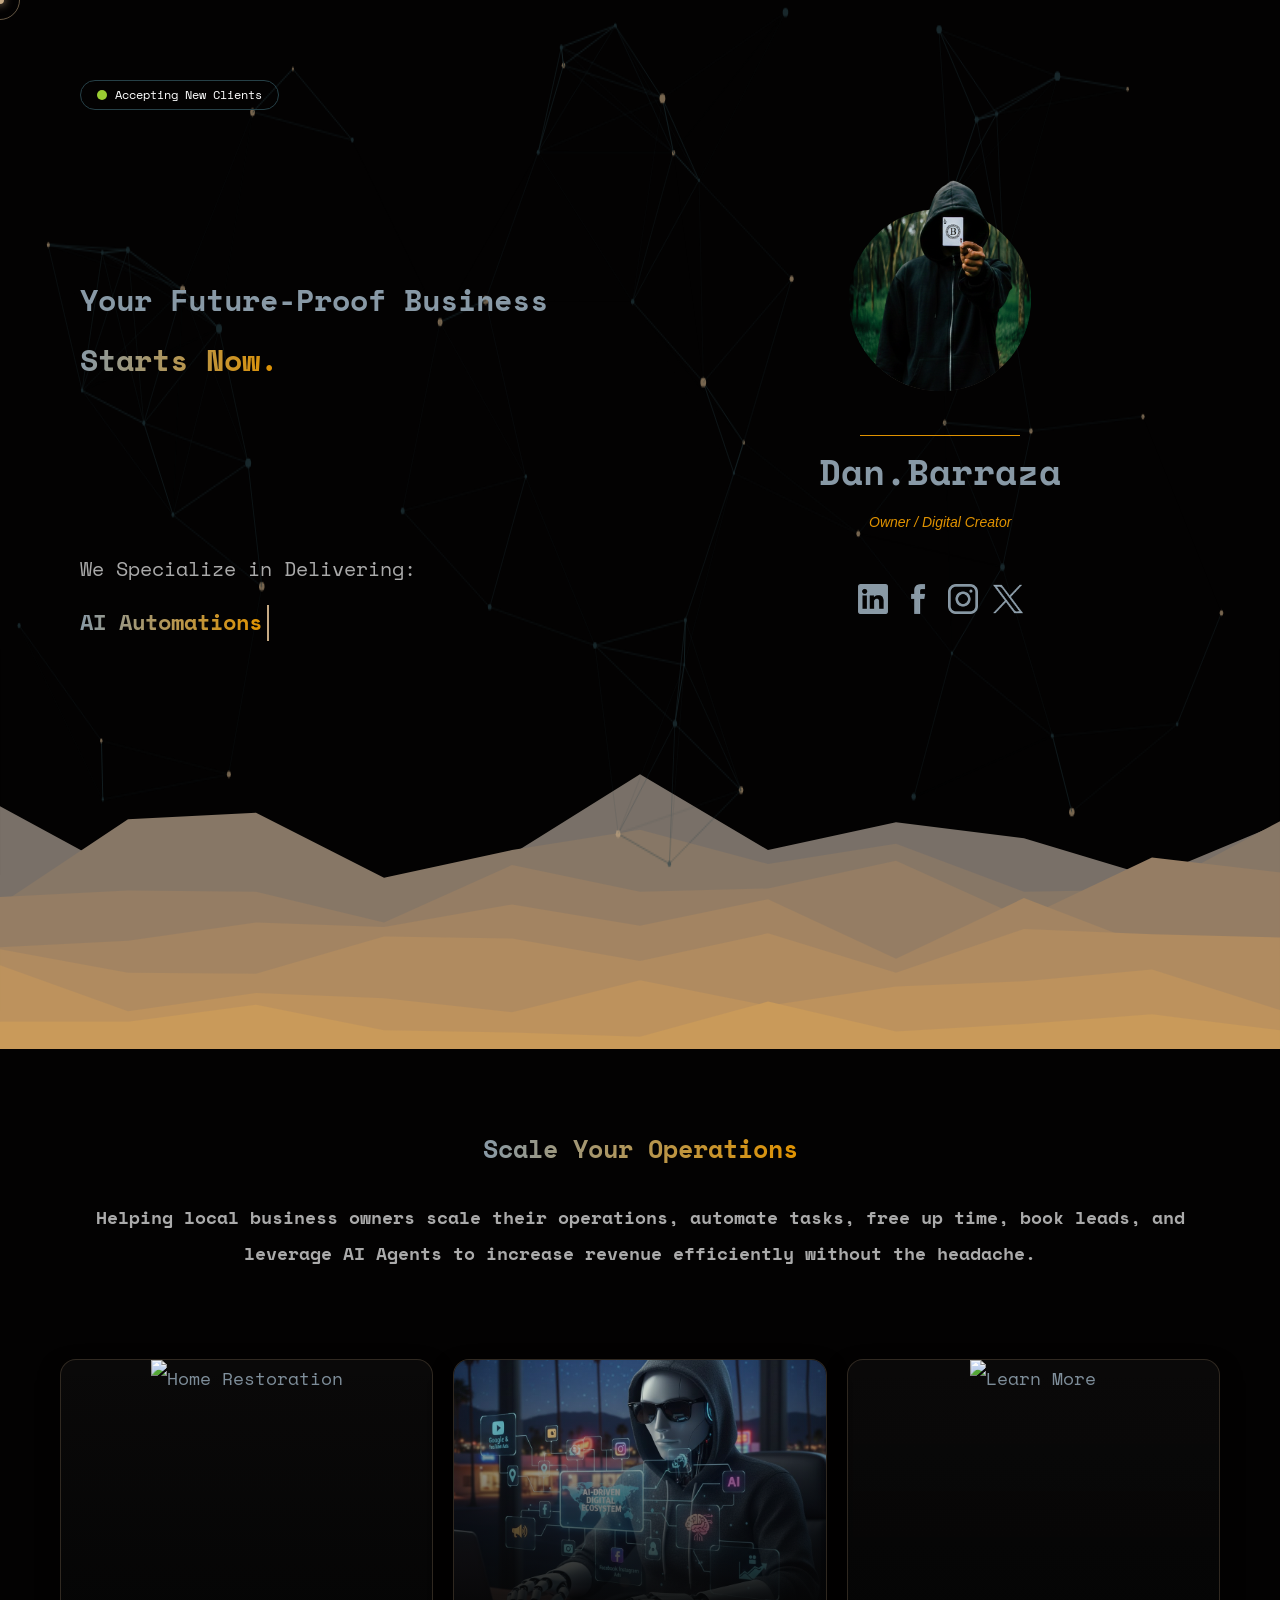
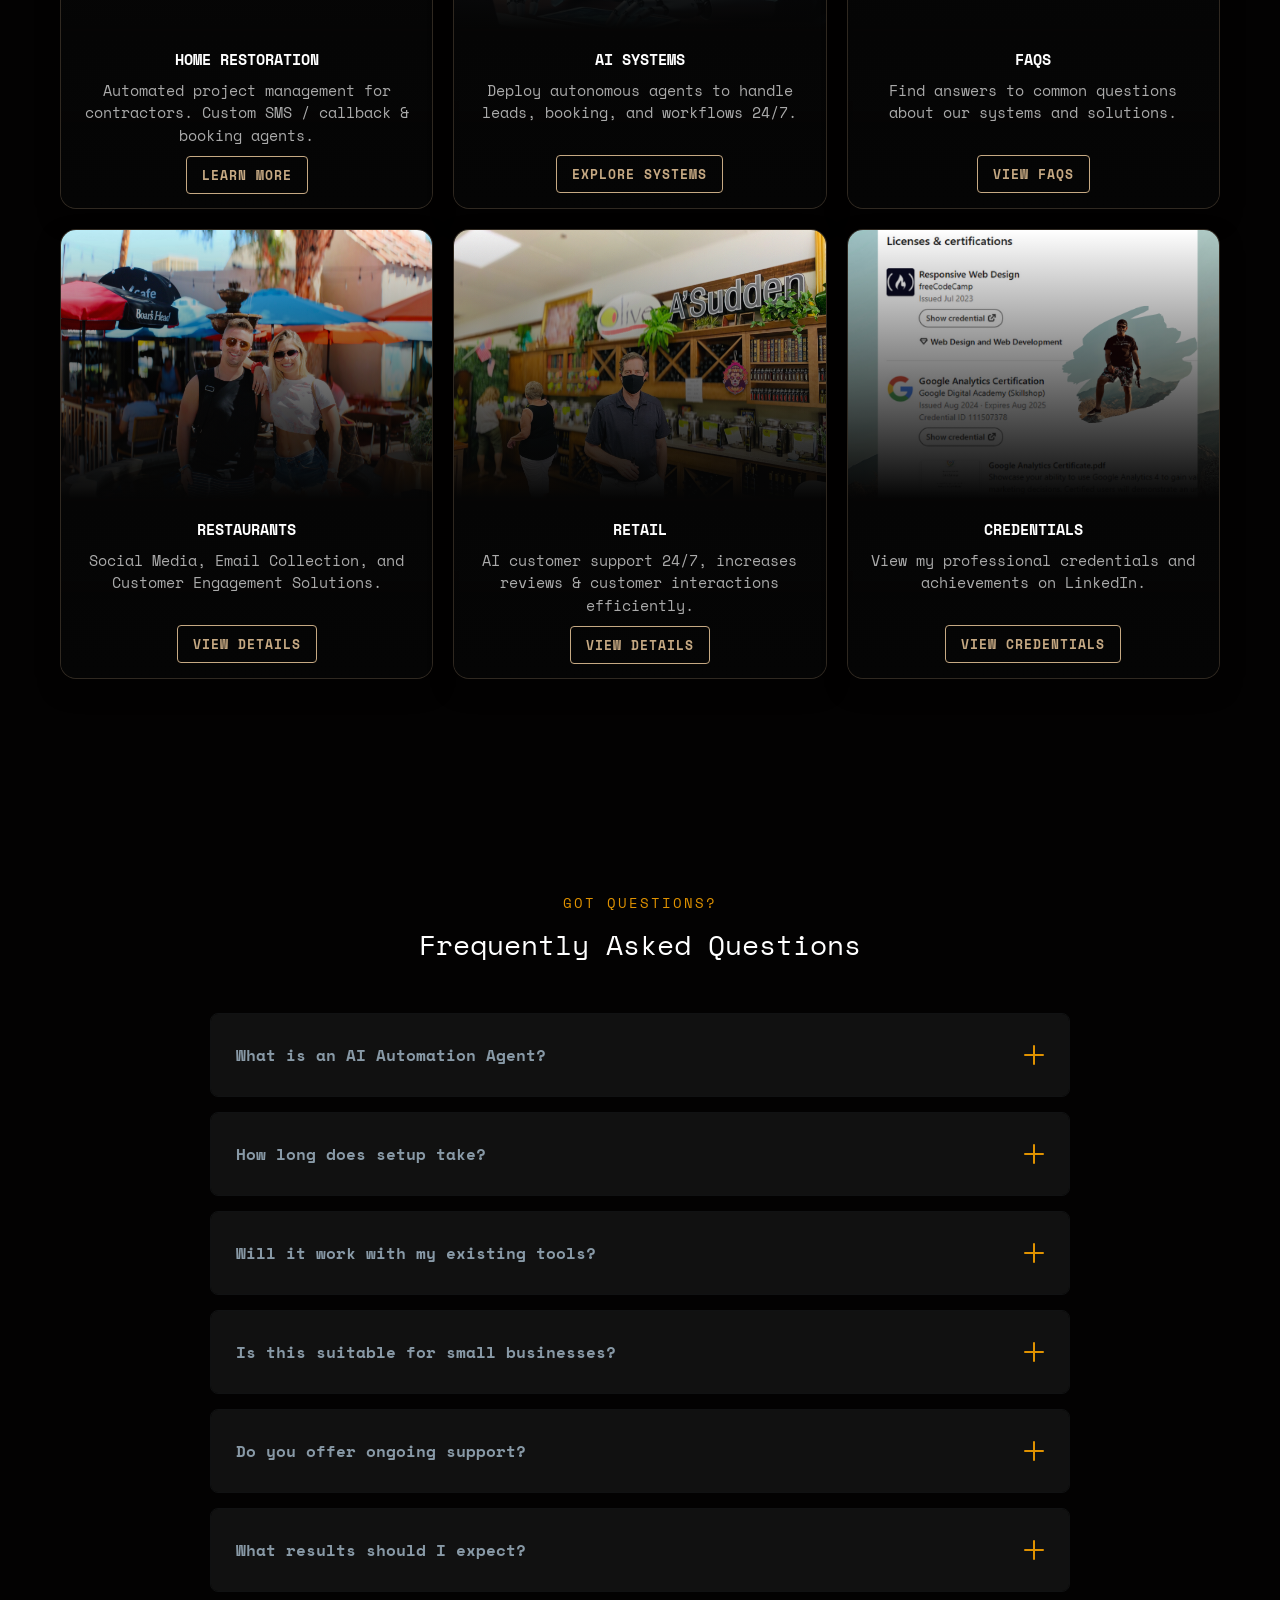
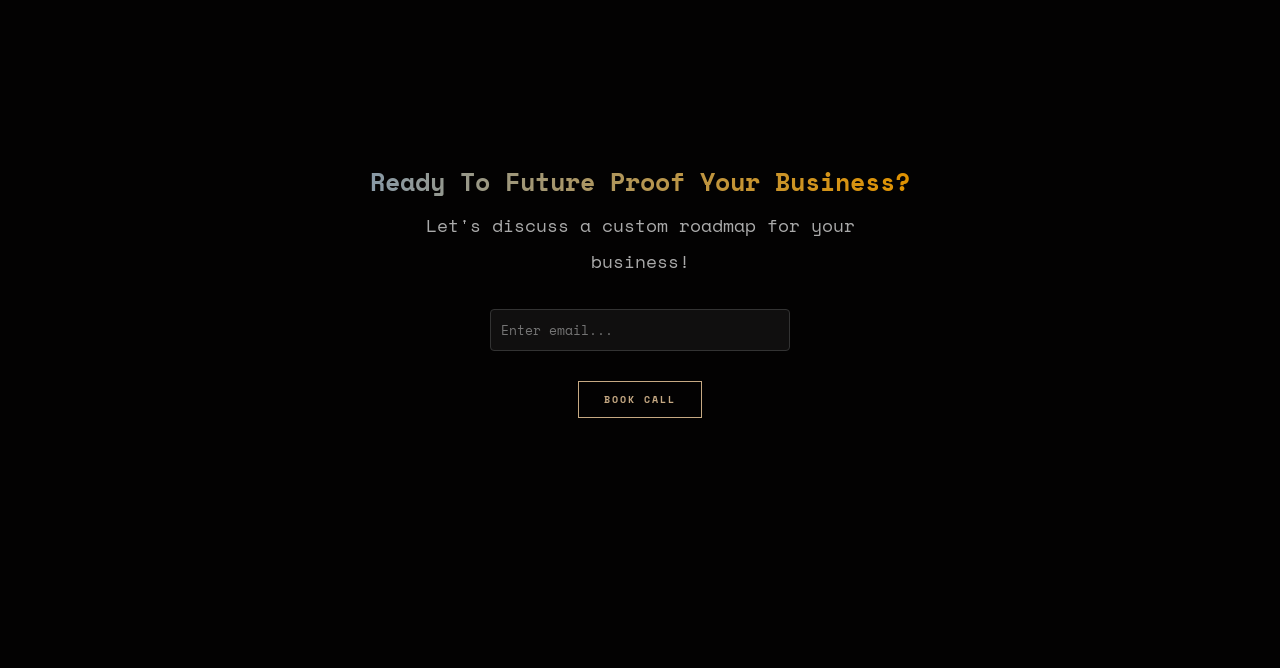
==== commit a7f3d2f3: "New FAQ's Section and text adjustments" ====
--- a/index.html
+++ b/index.html
@@ -54,7 +54,16 @@
       <div class="title">Owner / Digital Creator</div>
     </div>
 
+    <div class="social-icons">
+           <img src="images/network.socials.linkedin.png">
+           <img src="images/network.socials.facebook.png">
+           <img src="images/network.socials.instagram.png">
+           <img src="images/socialxlogo.png">
         </div>
+
+        </div>
+
+        
     </section>
 
     <!-- <div class="svg-container"> -->
@@ -64,7 +73,7 @@
     <div class="main-container">
     
     <h3 class="welcome-section">Scale Your Operations</h3>
-    <p class="maintxt">Helping local business owners scale their operations, automate tasks, free up time, book leads, and leverage AI Agents to drastically increase revenue without the headache.</p>
+    <p class="maintxt">Helping local business owners scale their operations, automate tasks, free up time, book leads, and leverage AI Agents to increase revenue efficiently without the headache.</p>
    
     <section class="card-section">
         
@@ -169,7 +178,75 @@
         </div>
     </section>
             
-    
+    <!-- FAQ SECTION -->
+        <section class="faq-section">
+            <div class="faq-header">
+                <p class="faq-subtitle">Got Questions?</p>
+                <h2 class="faq-title">Frequently Asked Questions</h2>
+            </div>
+
+            <div class="faq-list">
+                <div class="faq-item">
+                    <div class="faq-question">
+                        <h4>What is an AI Automation Agent?</h4>
+                        <div class="faq-toggle"></div>
+                    </div>
+                    <div class="faq-answer">
+                        <p>An AI agent is an autonomous system that handles repetitive tasks like lead qualification, appointment booking, and customer support without human intervention, saving you hours every week.</p>
+                    </div>
+                </div>
+
+                <div class="faq-item">
+                    <div class="faq-question">
+                        <h4>How long does setup take?</h4>
+                        <div class="faq-toggle"></div>
+                    </div>
+                    <div class="faq-answer">
+                        <p>Most basic workflows and AI agents can be deployed within 7 to 14 days, depending on the complexity of your current business systems.</p>
+                    </div>
+                </div>
+
+                <div class="faq-item">
+                    <div class="faq-question">
+                        <h4>Will it work with my existing tools?</h4>
+                        <div class="faq-toggle"></div>
+                    </div>
+                    <div class="faq-answer">
+                        <p>Yes. We specialize in connecting modern AI platforms with your existing CRM, Email, and Calendar systems via custom API integrations.</p>
+                    </div>
+                </div>
+
+                <div class="faq-item">
+                    <div class="faq-question">
+                        <h4>Is this suitable for small businesses?</h4>
+                        <div class="faq-toggle"></div>
+                    </div>
+                    <div class="faq-answer">
+                        <p>Absolutely. Small businesses often benefit the most because AI allows you to operate like a much larger team without the overhead of additional staff.</p>
+                    </div>
+                </div>
+
+                <div class="faq-item">
+                    <div class="faq-question">
+                        <h4>Do you offer ongoing support?</h4>
+                        <div class="faq-toggle"></div>
+                    </div>
+                    <div class="faq-answer">
+                        <p>We provide full monitoring and maintenance for all deployed systems to ensure your AI agents continue performing optimally as your business grows.</p>
+                    </div>
+                </div>
+
+                <div class="faq-item">
+                    <div class="faq-question">
+                        <h4>What results should I expect?</h4>
+                        <div class="faq-toggle"></div>
+                    </div>
+                    <div class="faq-answer">
+                        <p>Clients typically see a 40% reduction in response times and a significant increase in booked appointments within the first month of implementation.</p>
+                    </div>
+                </div>
+            </div>
+        </section>
     
 
     
@@ -408,11 +485,24 @@
         }, 100);
 
 
-
+          /* --- FAQ LOGIC --- */
+
+        const faqItems = document.querySelectorAll('.faq-item');
+        
+        faqItems.forEach(item => {
+            const question = item.querySelector('.faq-question');
+            question.addEventListener('click', () => {
+                const isActive = item.classList.contains('active');
+                faqItems.forEach(i => i.classList.remove('active'));
+                if (!isActive) item.classList.add('active');
+            });
+        });
 
 
 
     </script>  
+
+   
 
 </body>
 </html>
--- a/styles.css
+++ b/styles.css
@@ -532,6 +532,48 @@
     background-position: center;
 }
 
+/* ------------ Social Icons Section --------> */
+
+
+
+
+.social-icons {
+    display: flex;
+    flex-direction: row;
+    justify-content: center;
+    
+    grid-column: 2 / 3; /* Keep it in the same column as the person */
+    grid-row: 3 / 4;    /* Move it to the row directly below the person */
+    gap: 1.5rem;
+    
+
+    /* margin-top: 2rem; */
+}
+
+.social-icons img {
+    width: 30px;
+    height: 30px;
+    transition: transform 0.3s ease, filter 0.3s ease;
+    filter: grayscale(5%) brightness(100%);
+    color: #8899a6;
+}
+
+.social-icons img:hover {
+    transform: scale(1.2);
+    filter: grayscale(0%) brightness(150%);
+    
+}
+
+
+
+
+
+
+
+
+
+
+
 /* -------- NEW Cards Section --------> */
 .card-section {
             width: 100%;
@@ -646,7 +688,7 @@
             color: #C6A983;
             font-family: inherit;
             font-weight: bold;
-            cursor: pointer;
+            cursor: none;
             transition: 0.3s;
             text-transform: uppercase;
             letter-spacing: 1px;
@@ -659,6 +701,7 @@
         .card:hover {
             border-color: #C6A983; /* Brighter border on hover */
             box-shadow: 0 0 20px rgba(198, 169, 131, 0.3); /* Gold Glow */
+            cursor: none;
         }
 
         .card:hover .card-image-wrapper img {
@@ -668,6 +711,7 @@
         .card:hover .card-btn {
             background: #C6A983;
             color: #000;
+            cursor: none;
         }
 
         /* --- SHINE EFFECT (Optional shimmer) --- */
@@ -769,7 +813,7 @@
     text-transform: uppercase;
     letter-spacing: 2px;
     font-weight: bold;
-    cursor: pointer;
+    cursor: none;
     border: none;
     border: none;
     position: relative;
@@ -884,10 +928,10 @@
     
 }
 
-a:hover {
+/* a:hover {
     color: yellowgreen;
-    /* transform: scale(1, 0.5); */
-}
+    transform: scale(1, 0.5);
+} */
 
 .ask {
     max-width: 50ch;
@@ -951,11 +995,120 @@
     top: -5em;
 }
 
-
+/* -------- FAQ Section--------> */
+
+
+        .faq-section {
+            width: 100%;
+            max-width: 900px;
+            margin: 5rem auto 10rem auto;
+            padding: 0 2rem;
+        }
+
+        .faq-header {
+            text-align: center;
+            margin-bottom: 4rem;
+        }
+
+        .faq-title {
+            font-size: 2.8rem;
+            color: #fff;
+            margin-bottom: 1rem;
+        }
+
+        .faq-subtitle {
+            color: #e09200;
+            font-size: 1.4rem;
+            text-transform: uppercase;
+            letter-spacing: 2px;
+        }
+
+        .faq-item {
+            margin-bottom: 1.5rem;
+            border-radius: 8px;
+            overflow: hidden;
+            border: 1px solid rgba(136, 153, 166, 0.1);
+        }
+
+        .faq-question {
+            background-color: #111111;
+            padding: 2.5rem;
+            display: flex;
+            justify-content: space-between;
+            align-items: center;
+            cursor: pointer;
+            transition: background 0.3s ease;
+        }
+
+        .faq-question:hover {
+            background-color: #1a1a1a;
+        }
+
+        .faq-question h4 {
+            color: #8899a6;
+            font-size: 1.6rem;
+            font-weight: 600;
+        }
+
+        .faq-toggle {
+            width: 20px;
+            height: 20px;
+            position: relative;
+        }
+
+        .faq-toggle::before,
+        .faq-toggle::after {
+            content: '';
+            position: absolute;
+            background-color: #e09200;
+            border-radius: 2px;
+            transition: all 0.3s ease;
+        }
+
+        .faq-toggle::before {
+            width: 2px;
+            height: 100%;
+            left: 50%;
+            transform: translateX(-50%);
+            opacity: 1;
+        }
+
+        .faq-toggle::after {
+            width: 100%;
+            height: 2px;
+            top: 50%;
+            transform: translateY(-50%);
+        }
+
+        .faq-item.active .faq-toggle::before {
+            opacity: 0;
+            transform: translateX(-50%) scaleY(0);
+        }
+
+        .faq-answer {
+            background-color: #080808;
+            max-height: 0;
+            overflow: hidden;
+            transition: max-height 0.4s ease-out, padding 0.4s ease;
+            padding: 0 2.5rem;
+        }
+
+        .faq-item.active .faq-answer {
+            max-height: 300px;
+            padding: 2.5rem;
+        }
+
+        .faq-answer p {
+            color: #aaa;
+            text-align: left;
+            font-size: 1.4rem;
+            line-height: 1.6;
+        }
 
 
 /* -------- Footer Section--------> */
 .footer-h3 {
+    margin-top: 5rem;
     background: linear-gradient(
         to right,
         #8899a6,
@@ -1081,7 +1234,7 @@
     .hero-grid {
         /* display: grid; */
         grid-template-columns: 1fr;
-        grid-template-rows: auto auto auto auto;
+        grid-template-rows: auto auto auto auto auto;
         row-gap: 3.5rem;
         text-align: center;
     }
@@ -1103,6 +1256,11 @@
     }
 
     
+    .social-icons {
+       grid-column: 1/2;
+       grid-row: 5/6;
+       margin-top: 3rem;
+    }
 }
 
 
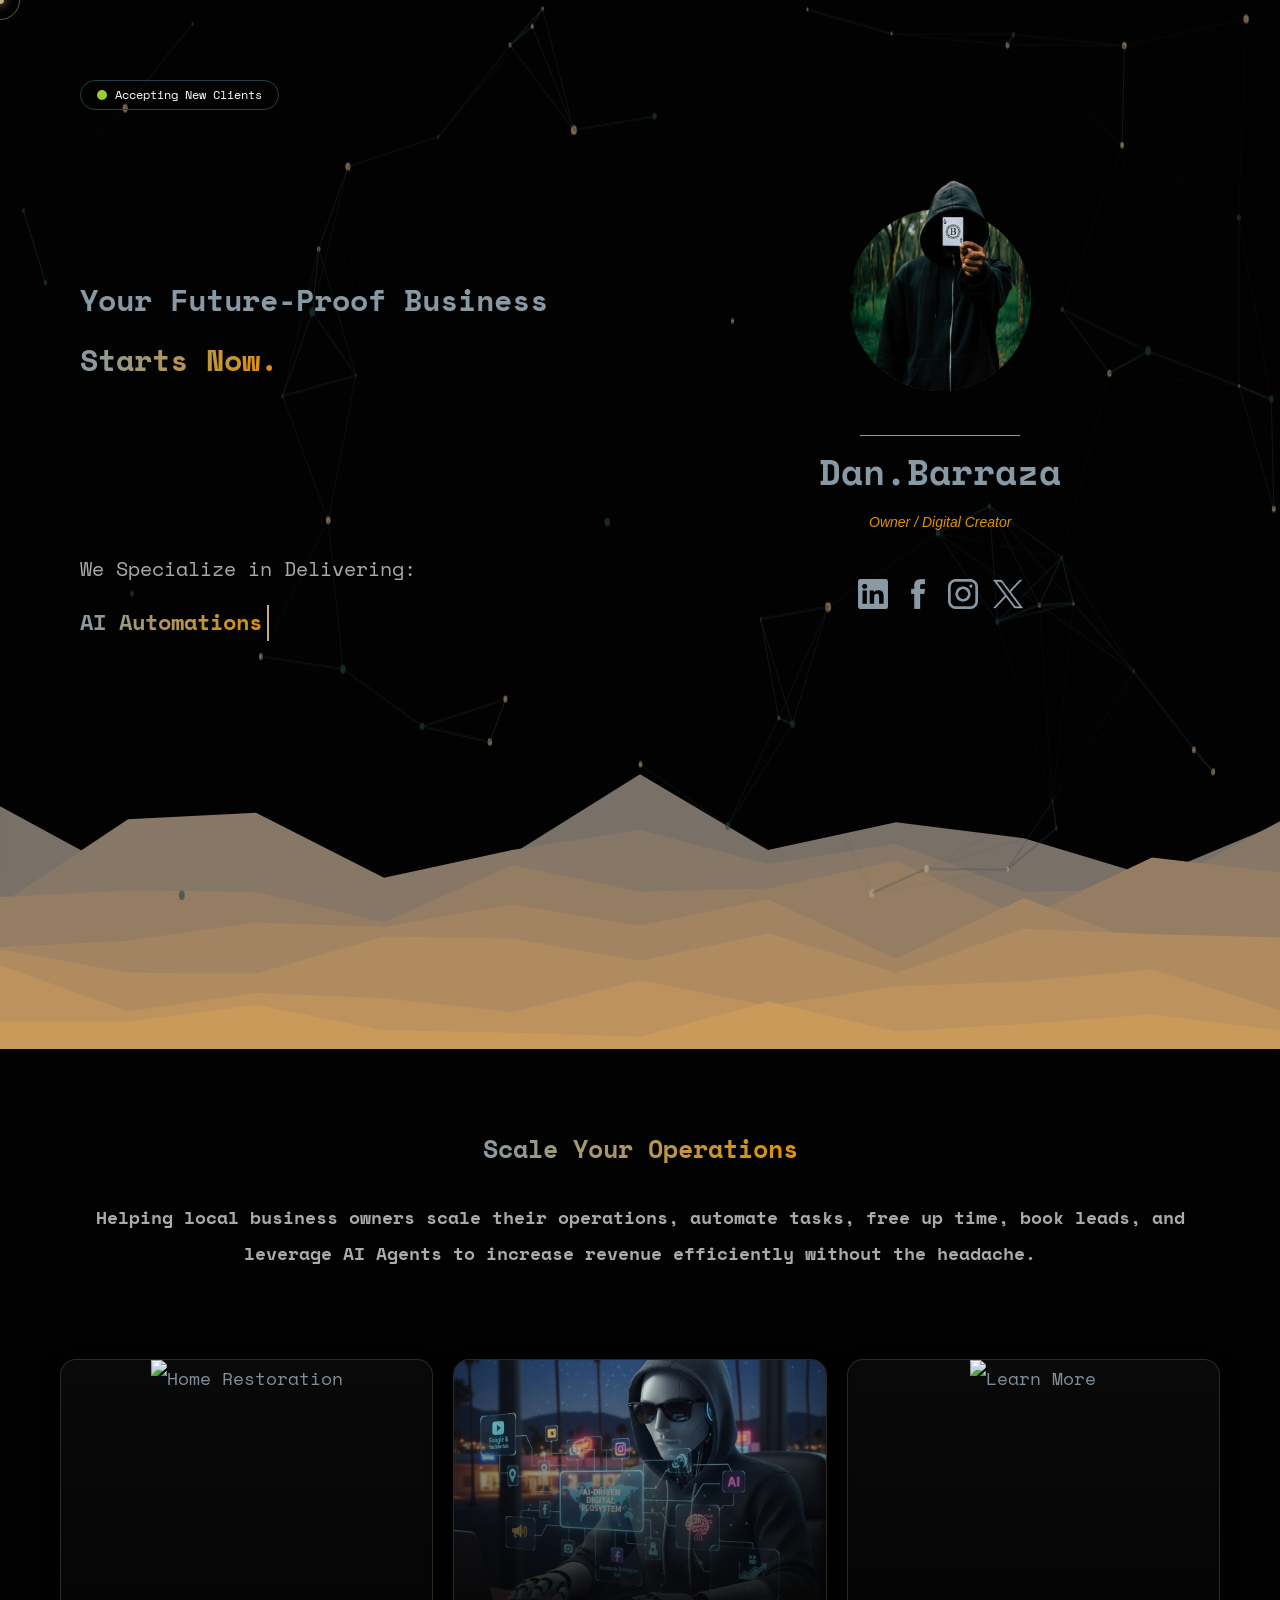
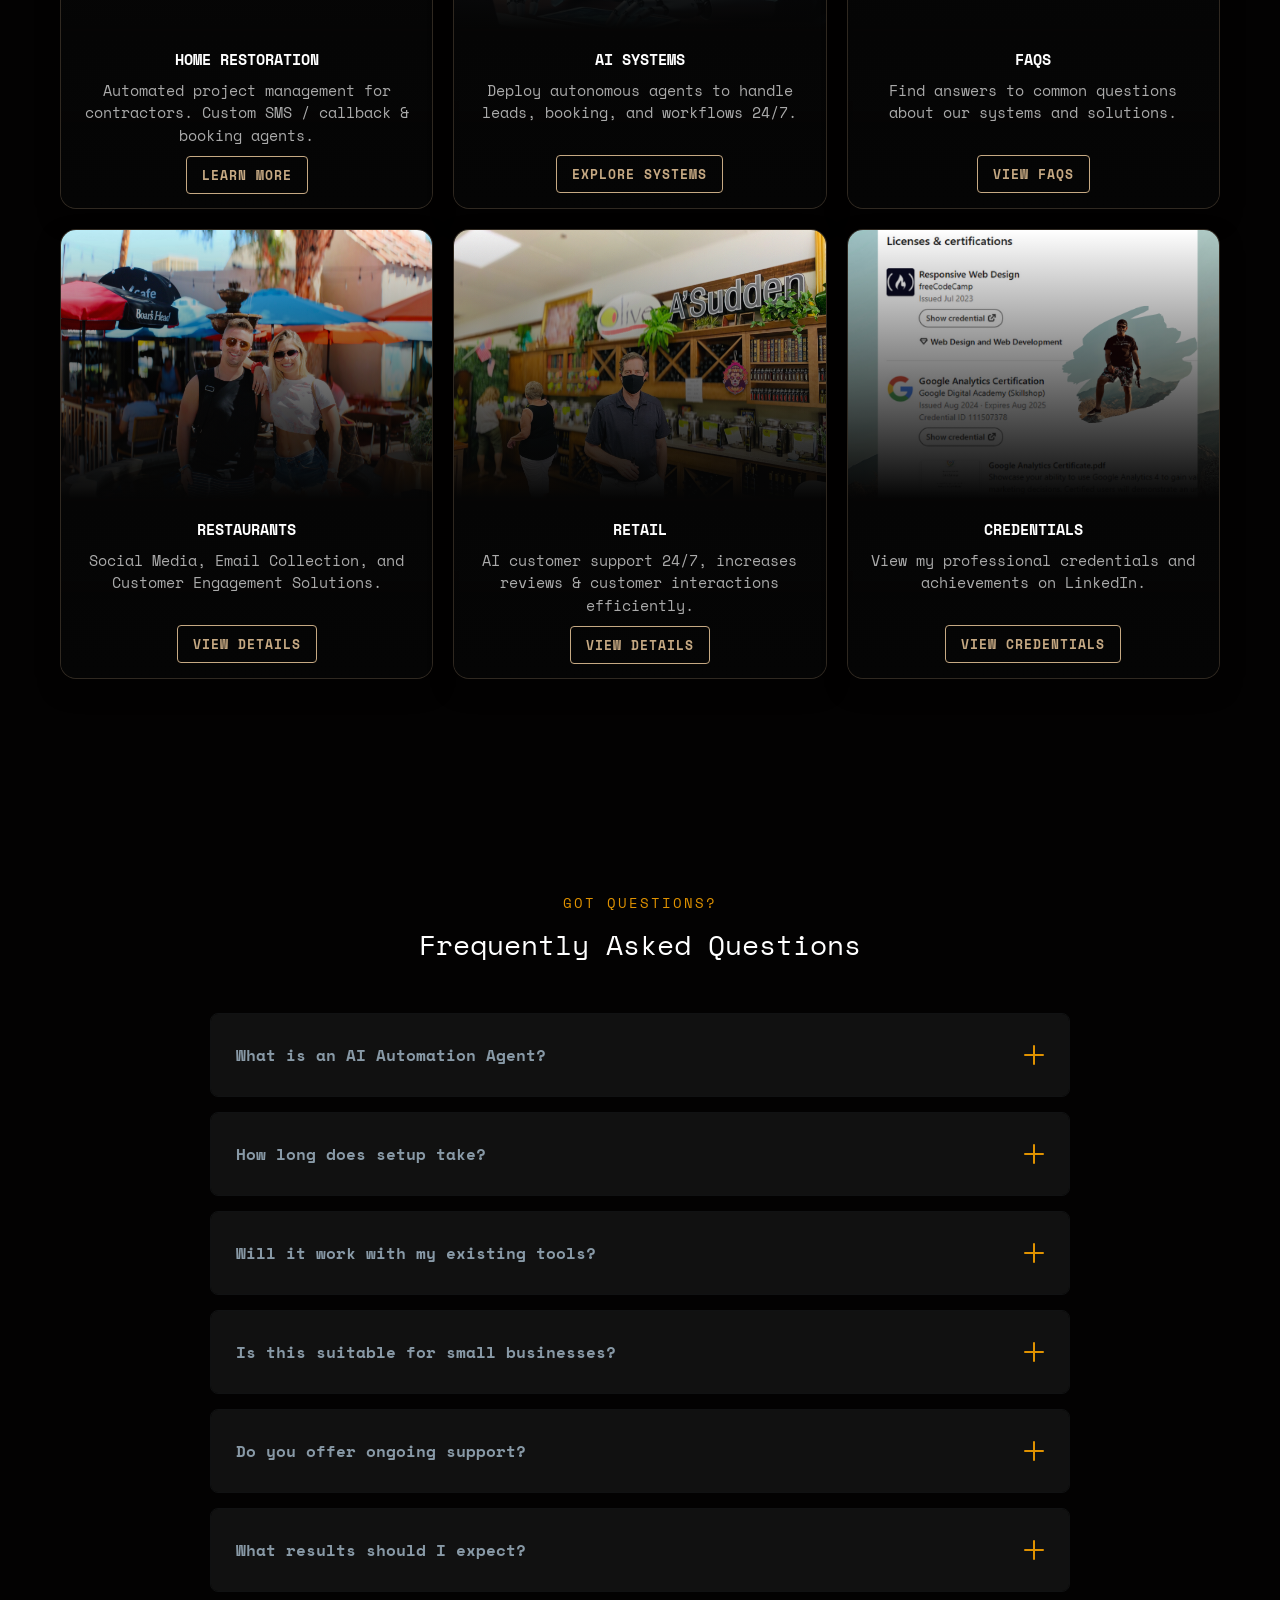
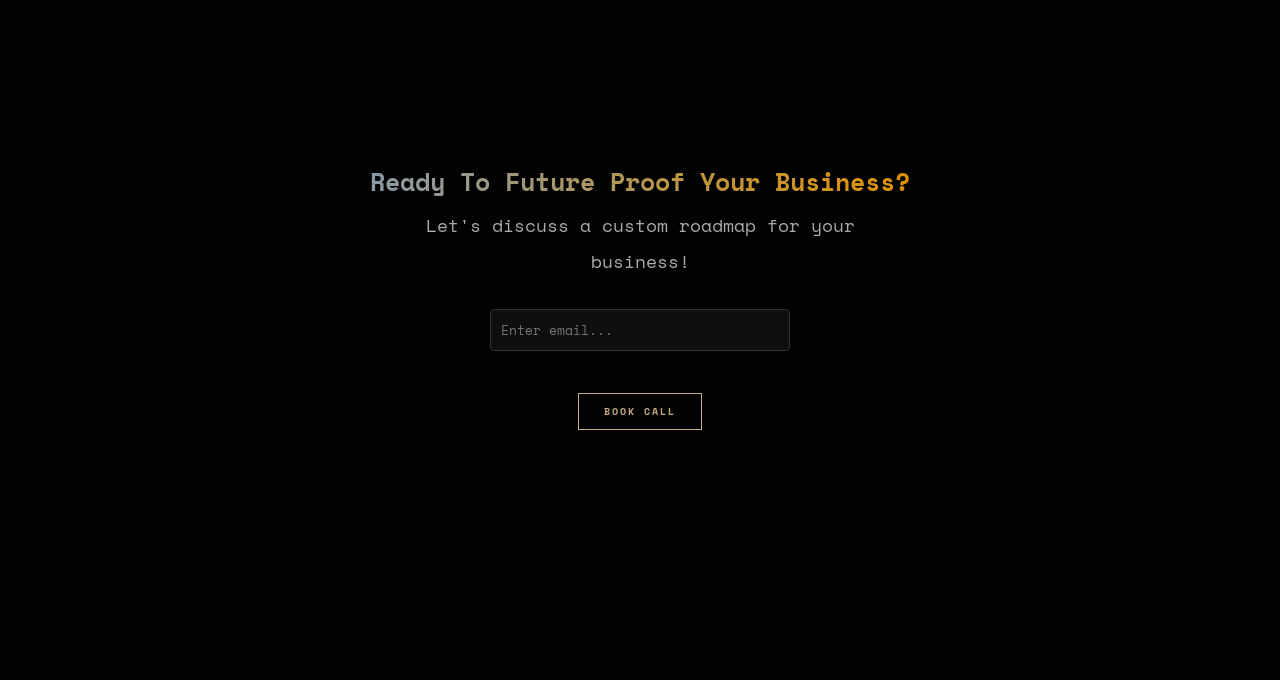
==== commit d2a65251: "Add Formspree book call form with JS handler" ====
--- a/index.html
+++ b/index.html
@@ -55,10 +55,10 @@
     </div>
 
     <div class="social-icons">
-           <img src="images/network.socials.linkedin.png">
-           <img src="images/network.socials.facebook.png">
-           <img src="images/network.socials.instagram.png">
-           <img src="images/socialxlogo.png">
+           <a href="https://www.linkedin.com/in/daniel-barraza-52788b15a/" target="_blank"><img src="images/network.socials.linkedin.png"></a>
+           <a href="https://www.facebook.com/daniel.barraza.7737769" target="_blank"><img src="images/network.socials.facebook.png"></a>
+           <a href="https://www.instagram.com/dan.barraza/" target="_blank"><img src="images/network.socials.instagram.png"></a>
+           <a href="https://x.com/danbarraza241" target="_blank"><img src="images/socialxlogo.png"></a>
         </div>
 
         </div>
@@ -81,7 +81,8 @@
         <div class="card-grid">
             
             <!-- Card 1: Home Restoration -->
-            <div class="card" data-tilt>
+             <a href="home-restoration-page.html" class="card-link">
+                <div class="card" data-tilt>
                 <div class="card-image-wrapper">
                     <div class="card-overlay"></div>
                     <!-- Placeholder image: Architecture/Construction -->
@@ -95,6 +96,9 @@
                     <button class="card-btn">Learn More</button>
                 </div>
             </div>
+             </a>
+            
+            
 
             <!-- Card 2: Systems (AI Focus) -->
             <div class="card" data-tilt>
@@ -113,6 +117,9 @@
             </div>
 
             <!-- Card 3: Learn More -->
+            
+
+            <a href="#faq-section" class="faq-card">
             <div class="card" data-tilt>
                 <div class="card-image-wrapper">
                     <div class="card-overlay"></div>
@@ -128,7 +135,10 @@
                 </div>
             </div>
 
-            <div class="card" data-tilt>
+            </a>
+
+            <a href="restaurants-page.html" class="card-link"> 
+                <div class="card" data-tilt>
                 <div class="card-image-wrapper">
                     <div class="card-overlay"></div>
                     <!-- Placeholder image: Abstract/Future -->
@@ -142,8 +152,10 @@
                 <button class="card-btn">View Details</button>
                 </div>
             </div>
-
-
+            </a>
+
+
+           <a href="retail-page.html" class="card-link"> 
             <div class="card" data-tilt>
                 <div class="card-image-wrapper">
                     <div class="card-overlay"></div>
@@ -159,8 +171,11 @@
                 </div>
             </div>
 
-
-            <div class="card" data-tilt>
+            </a>
+
+
+            <a href="https://www.linkedin.com/in/daniel-barraza-52788b15a/" target="_blank" class="card-link">
+                <div class="card" data-tilt>
                 <div class="card-image-wrapper">
                     <div class="card-overlay"></div>
                     <!-- Placeholder image: Abstract/Future -->
@@ -174,12 +189,13 @@
                 <button class="card-btn">View Credentials</button>
                 </div>
             </div>
+            </a>
 
         </div>
     </section>
             
     <!-- FAQ SECTION -->
-        <section class="faq-section">
+        <section class="faq-section" id="faq-section">
             <div class="faq-header">
                 <p class="faq-subtitle">Got Questions?</p>
                 <h2 class="faq-title">Frequently Asked Questions</h2>
@@ -258,13 +274,48 @@
     <h3 class="footer-h3">Ready To Future Proof Your Business?</h3>
     <p class="ask">Let's discuss a custom roadmap for your business!</p>
     <!-- <a class="portfolio" href="work.html">View Portfolio</a> -->
-    <input class="email-input" type="email" placeholder="Enter email...">
-
-    <button class="main-btn btn-flux">Book Call</button>
+    <form  id="book-call-form" action="https://formspree.io/f/mgopwzjy" method="POST" style="display:flex;flex-direction:column;align-items:center;gap:12px;"> 
+    <input class="email-input" type="email" placeholder="Enter email..." required >
+    <button class="main-btn btn-flux" type="submit">Book Call</button>
+    </form>
+    
 </div>
    
  
     <script>
+
+
+        /* --- Formspree AJAX SUBMISSION --- */
+    const form = document.getElementById('book-call-form');
+    form.addEventListener('submit', async (e) => {
+    e.preventDefault();
+    
+    const data = Object.fromEntries(new FormData(form));
+    
+    const response = await fetch(form.action, {
+      method: 'POST',
+      body: JSON.stringify(data),
+      headers: {
+        'Accept': 'application/json',
+        'Content-Type': 'application/json'
+      }
+    });
+
+    if (response.ok) {
+      form.innerHTML = `
+        <p style="color:#c9a84c;font-family:monospace;
+        font-size:16px;text-align:center;letter-spacing:1px;">
+          ✓ Got it — we'll be in touch shortly.
+        </p>`;
+    } else {
+      form.innerHTML = `
+        <p style="color:#ff4444;font-family:monospace;
+        font-size:16px;text-align:center;">
+          Something went wrong. Try emailing us directly.
+        </p>`;
+    }
+    });
+
 
         /* --- TYPEWRITER LOGIC (Restored for transparency) --- */
         const typeTextElement = document.querySelector('.type-text');
--- a/styles.css
+++ b/styles.css
@@ -41,7 +41,7 @@
     font-size: 62.5%;
     font-family: 'Space Mono', monospace;
     margin-top: 8rem;
-   
+    scroll-behavior: smooth;     /* Makes the scroll nice and smooth */
 
     
     
@@ -65,6 +65,19 @@
 
     
     
+}
+
+body.restaurants-page .home-restoration-page .retail-page {
+
+    background-color: #030202;
+    font-size: 1.8rem;
+    line-height: 2.0;
+    margin: 0;
+    padding: 0;
+    width: 100%;
+    cursor: none;
+    overflow-x: hidden;
+    display: inline;
 }
 
 /* --------- Global Styles --------> */
@@ -575,6 +588,40 @@
 
 
 /* -------- NEW Cards Section --------> */
+
+
+.restaurants-section {
+    text-align: center;
+    padding: 4rem 2rem;
+    margin: 5rem auto 25rem auto;
+    max-width: 1200px;
+}
+
+.restoration-section {
+    text-align: center;
+    padding: 4rem 2rem;
+    margin: 5rem auto 25rem auto;
+    max-width: 1200px;
+}
+
+.retail-section {
+    text-align: center;
+    padding: 4rem 2rem;
+    margin: 5rem auto 25rem auto;
+    max-width: 1200px;
+}
+
+
+
+.card-link {
+  text-decoration: none;           /* Removes underline */
+  color: inherit;                  /* Keeps text color the same */
+  display: block;                  /* Makes the link fill the card */
+}
+
+
+
+
 .card-section {
             width: 100%;
             max-width: 1200px;
@@ -616,7 +663,7 @@
             display: flex;
             flex-direction: column;
             transition: all 0.1s ease; /* Fast transition for smooth tilt */
-            cursor: pointer;
+            /* cursor: pointer; */
             box-shadow: 0 10px 30px -10px rgba(0,0,0,0.5);
             transform-style: preserve-3d;
         }
@@ -749,6 +796,8 @@
 
 /* -------- Cards Section --------> */
 
+
+
 /* .cards-container {
     
     display: flex;
@@ -998,6 +1047,13 @@
 /* -------- FAQ Section--------> */
 
 
+         .faq-card {
+         text-decoration: none;
+         color: inherit;
+         display: block;
+         /* cursor: pointer; */
+        }
+
         .faq-section {
             width: 100%;
             max-width: 900px;
@@ -1131,9 +1187,9 @@
 /* -------- Media Queries--------> */
 
 @media (max-width: 2000px) {
-    .divider {
-        /* margin-top: 25rem; */
-    }
+    /* .divider {
+       
+    } */
 
     .hero-h1 {
         font-size: 3rem;
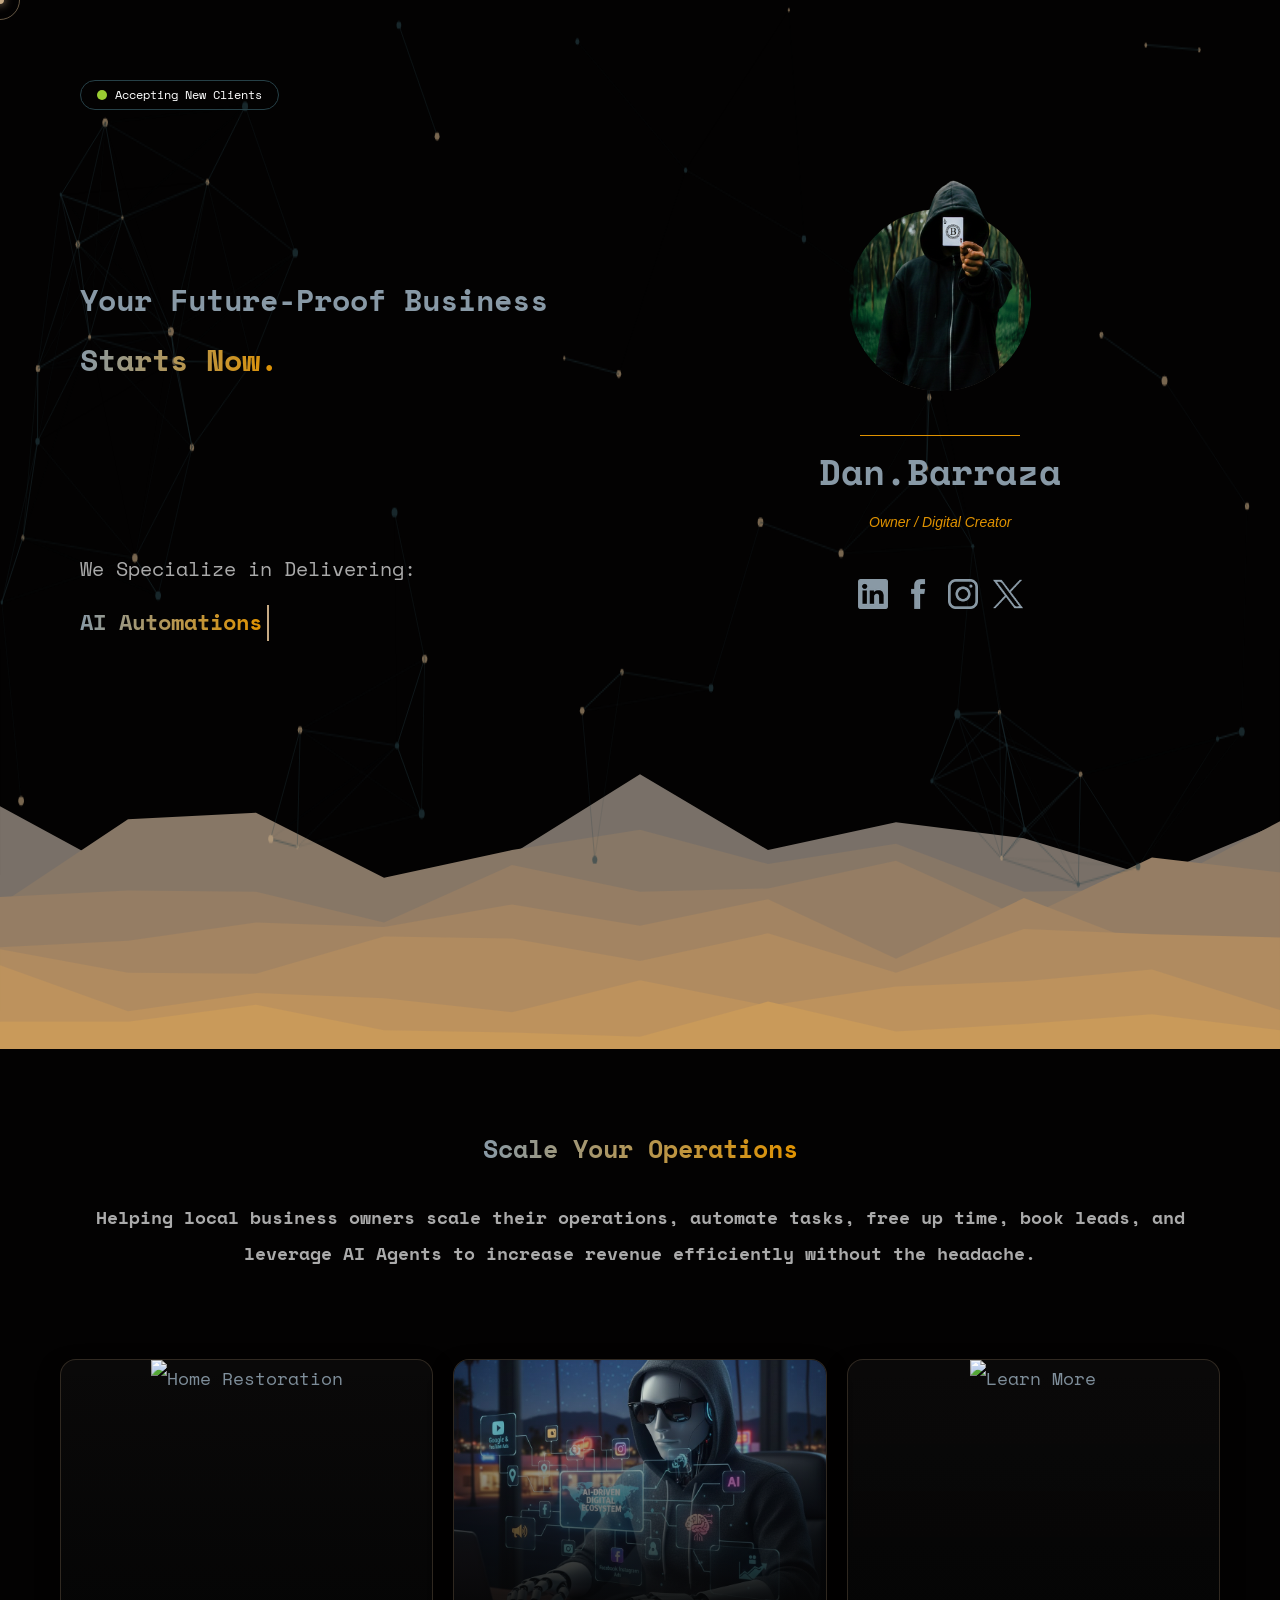
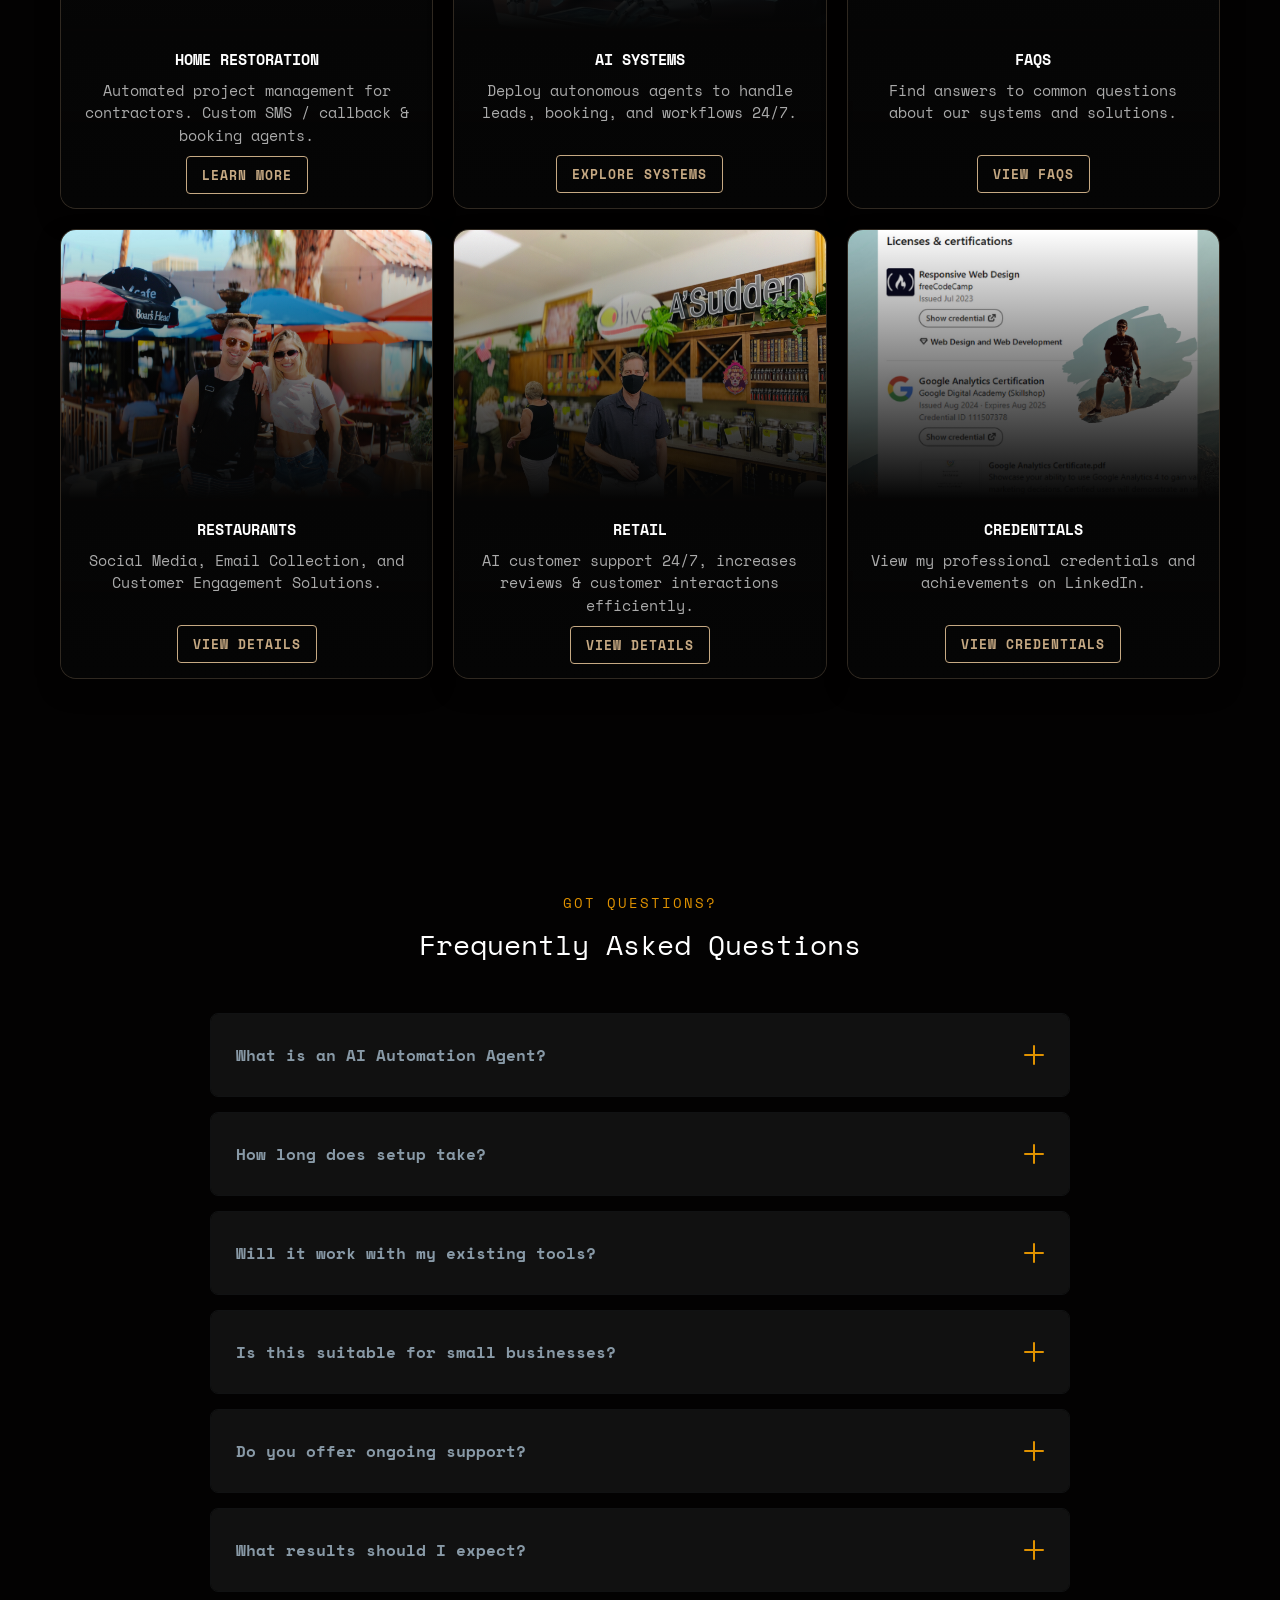
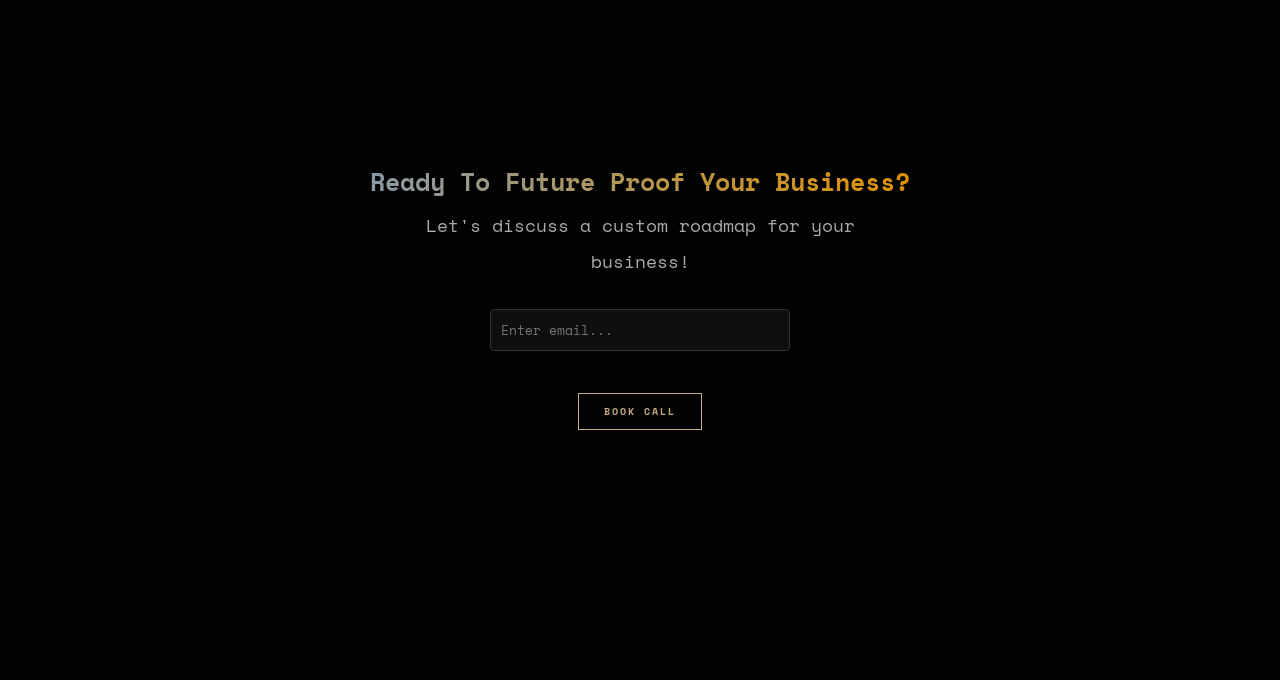
==== commit 1a6ceae2: "Fix missing name attribute on email input" ====
--- a/index.html
+++ b/index.html
@@ -274,8 +274,9 @@
     <h3 class="footer-h3">Ready To Future Proof Your Business?</h3>
     <p class="ask">Let's discuss a custom roadmap for your business!</p>
     <!-- <a class="portfolio" href="work.html">View Portfolio</a> -->
+
     <form  id="book-call-form" action="https://formspree.io/f/mgopwzjy" method="POST" style="display:flex;flex-direction:column;align-items:center;gap:12px;"> 
-    <input class="email-input" type="email" placeholder="Enter email..." required >
+    <input class="email-input" type="email" name="email" placeholder="Enter email..." required >
     <button class="main-btn btn-flux" type="submit">Book Call</button>
     </form>
     
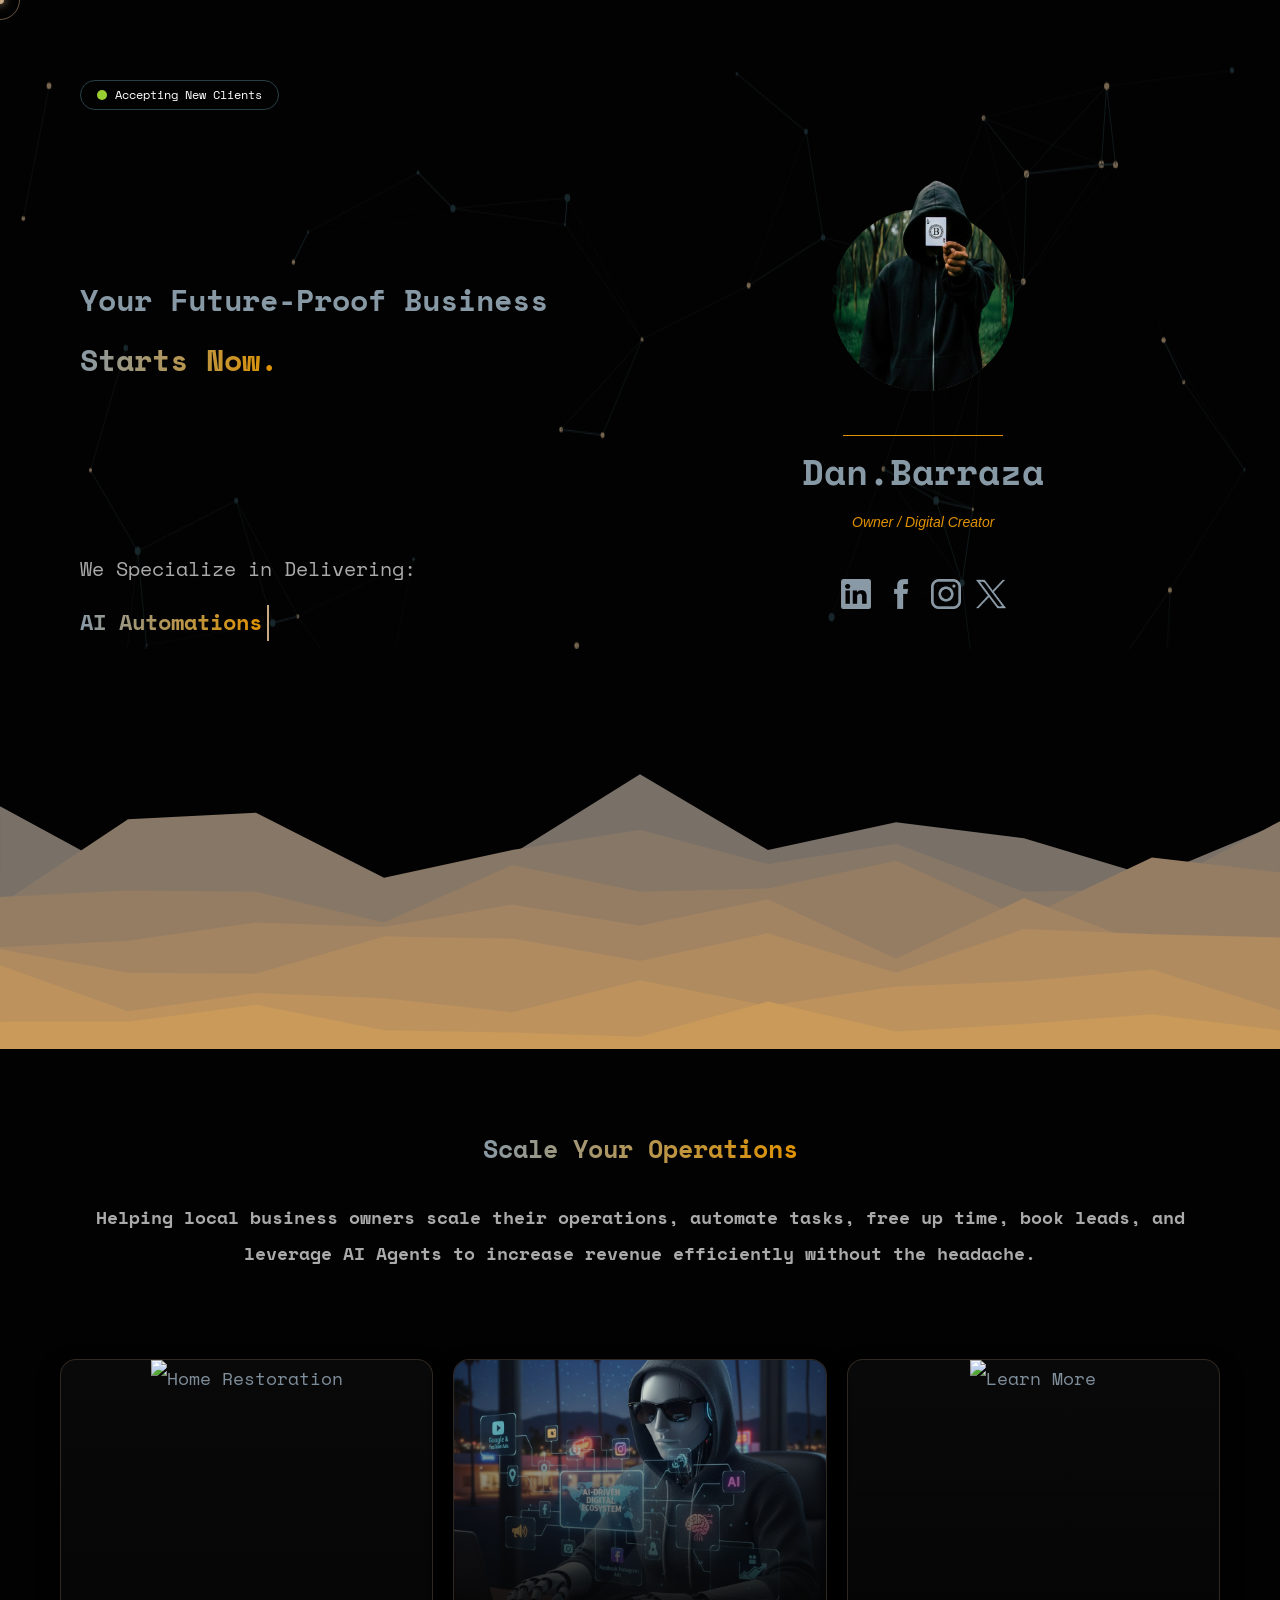
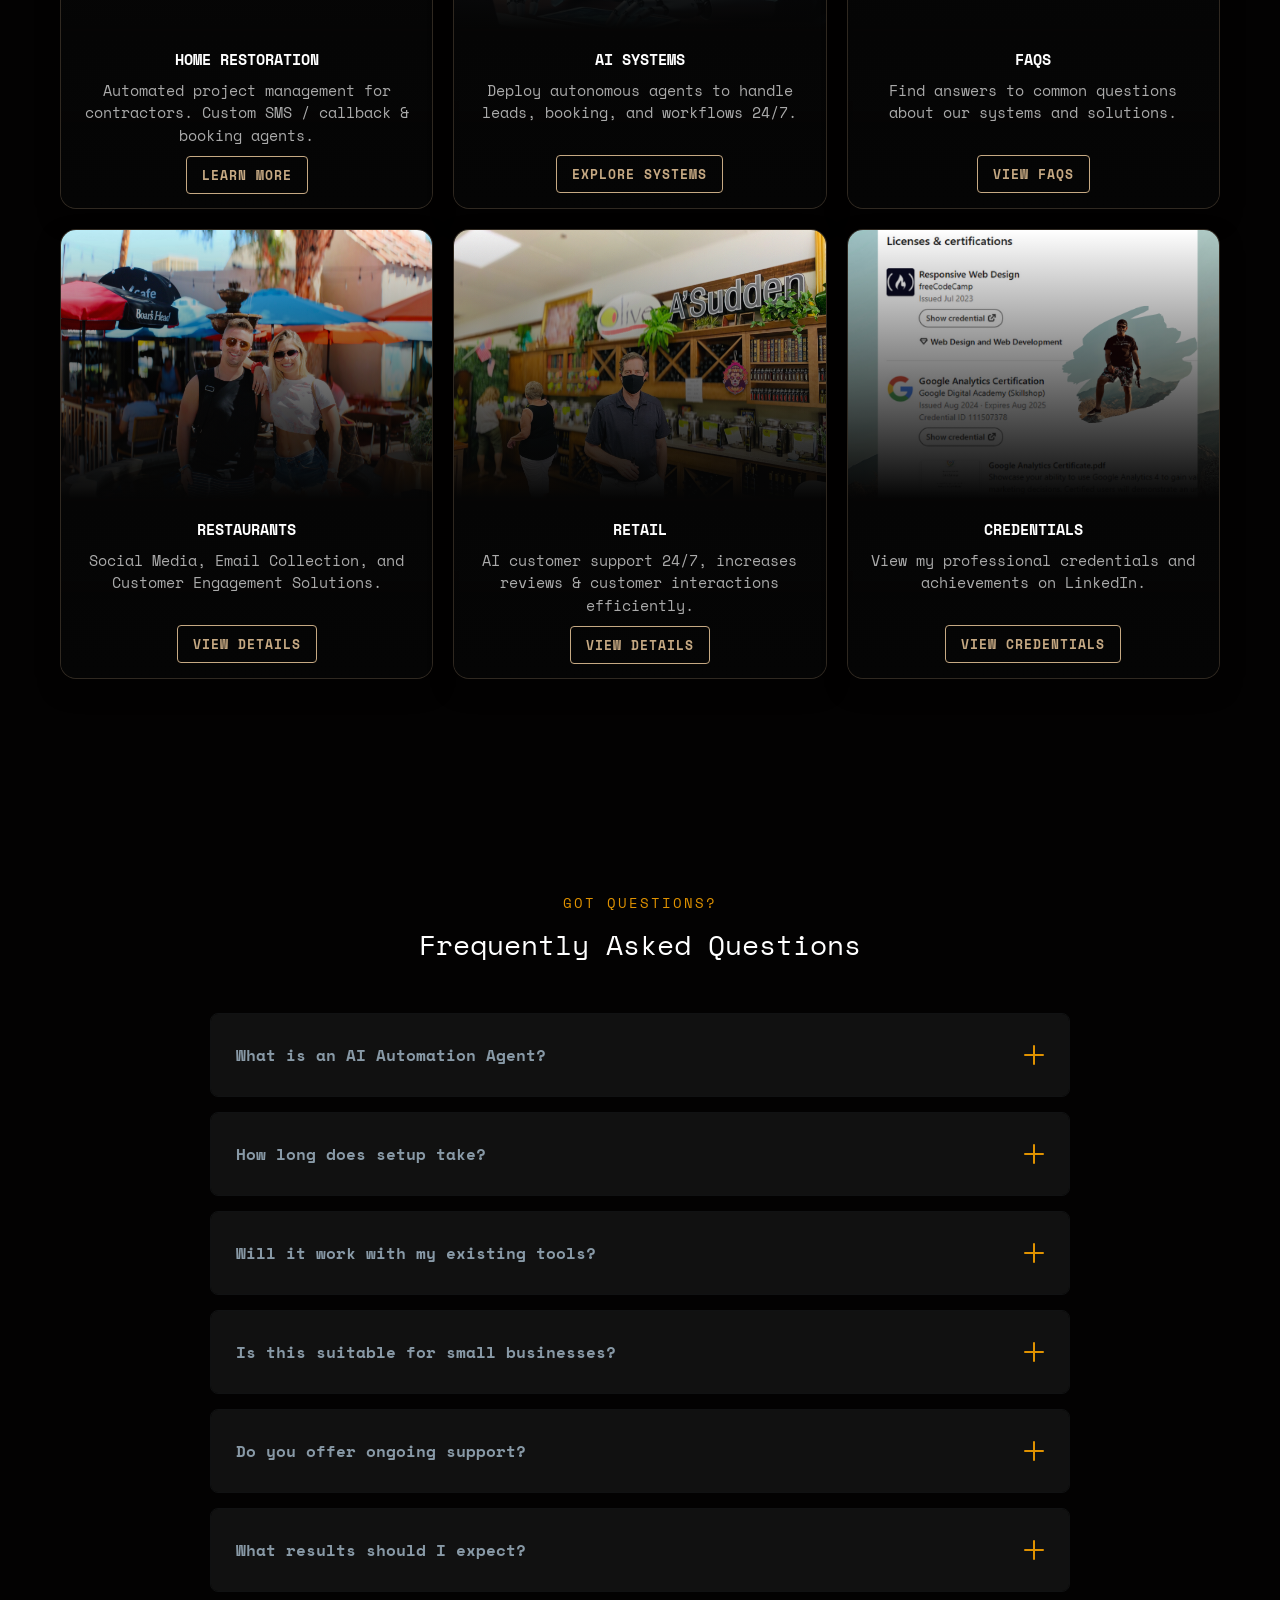
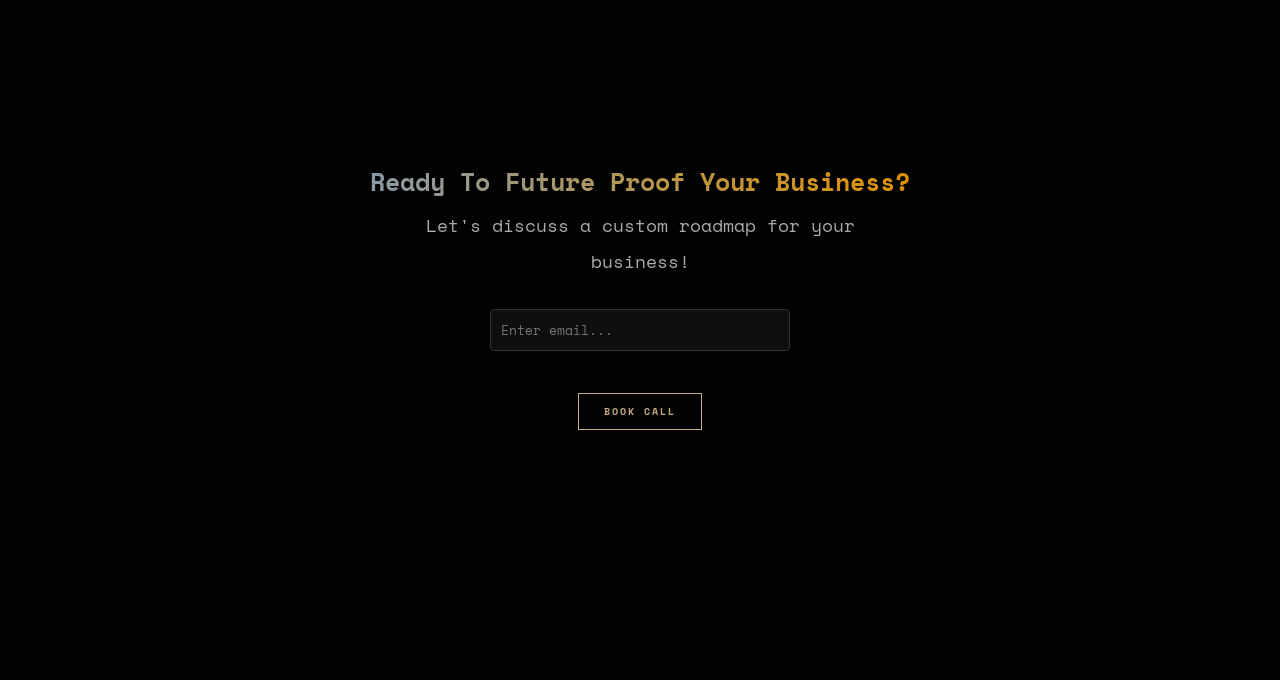
==== commit 0a1943b5: "Removed container with images on media queries lower than 628" ====
--- a/index.html
+++ b/index.html
@@ -13,7 +13,9 @@
     <title>Document</title>
 </head>
 <body>
-    
+
+    <!--- Clip Path Fix-->
+  
 
     <!-- CUSTOM CURSOR ELEMENTS -->
     <div class="cursor-dot" data-cursor-dot></div>
--- a/styles.css
+++ b/styles.css
@@ -29,7 +29,6 @@
 
 
 
-
 * {
     
     margin: 0;
@@ -40,7 +39,7 @@
 html {
     font-size: 62.5%;
     font-family: 'Space Mono', monospace;
-    margin-top: 8rem;
+    /* margin-top: 8rem; */
     scroll-behavior: smooth;     /* Makes the scroll nice and smooth */
 
     
@@ -182,14 +181,16 @@
 
 .hero-grid {
     display: grid;
-    grid-template-columns: auto auto;
+    /* grid-template-columns: auto auto; */
+    grid-template-columns: minmax(0, 1fr) minmax(0, 1fr);
     grid-template-rows: auto auto auto;
     align-items: center;
     margin: 0 auto;
     /* justify-items: center; */
     gap: 1.3rem;
     max-width: 120rem;
-    padding: 0 4rem;
+    /* padding: 0 4rem; */
+    padding: 8rem 4rem 0 4rem;
     /* position: relative; */
     /* column-gap: 8rem; */
 }
@@ -298,47 +299,228 @@
   /* width: 280px; */
   grid-row: 2/3;
   
-}
+
+}
+
+.person {
+  align-items: center;
+  display: flex;
+  flex-direction: column;
+  grid-row: 2/3;
+}
+
 .container {
   border-radius: 50%;
   height: 312px;
   -webkit-tap-highlight-color: transparent;
   transform: scale(0.48);
   transition: transform 250ms cubic-bezier(0.4, 0, 0.2, 1);
-  width: 400px;
-  /* grid-row: 2/3; */
-}
+  width: min(400px, 90vw);
+}
+
 .container:after {
-  /* background-color: #f2f2f2; */
   content: "";
   height: 10px;
   position: absolute;
   top: 390px;
   width: 100%;
 }
-.container:hover {
+
+.container-inner {
+  clip-path: path("M 390,400 C 390,504.9341 304.9341,590 200,590 95.065898,590 10,504.9341 10,400 V 10 H 200 390 Z");
+  position: relative;
+  transform-origin: 50%;
+  top: -200px;
+}
+
+.circle {
+  background-color: #fee7d3;
+  border-radius: 50%;
+  cursor: pointer;
+  left: 10px;
+  pointer-events: none;
+  position: absolute;
+  top: 210px;
+  height: min(380px, 75vw);
+  width: min(380px, 75vw);
+}
+
+.person-bcard {
+  right: 50px;
+  top: 175px;
+  width: min(550px, 80vw);
+}
+
+.img {
+  pointer-events: none;
+  position: relative;
+  transform: translateY(20px) scale(1.15);
+  transform-origin: 50% bottom;
+  transition: transform 300ms cubic-bezier(0.4, 0, 0.2, 1);
+}
+
+.container:hover .img {
+  transform: translateY(0) scale(1.2);
+}
+
+/* .container {
+  width: min(var(--container-width), 90vw);
+  aspect-ratio: 400 / 312;
+  margin: 4rem auto 0;
+  position: relative;
+} */
+
+/* .container {
+  width: min(400px, 90vw);
+  height: 312px;
+  transform: scale(var(--hero-scale));
+  transform-origin: center top;
+  margin: 4rem auto 0;
+  transition: transform 250ms cubic-bezier(0.4, 0, 0.2, 1);
+  position: relative;
+} */
+
+
+
+/* .container {
+  width: min(400px, 90vw);    
+  height: auto;
+  aspect-ratio: 400 / 312;     
+  transform: scale(0.48);      
+  transform-origin: center top;
+  margin: 0 auto;
+  transition: transform 250ms cubic-bezier(0.4, 0, 0.2, 1);
+} */
+
+/* .container {
+  width: min(400px, 90vw);
+  height: 312px;                  
+  transform: scale(var(--hero-scale));
+  transform-origin: center top;
+  margin: 4rem auto 0 auto;
+  transition: transform 250ms cubic-bezier(0.4, 0, 0.2, 1);
+  position: relative;               
+} */
+ /* .container-inner {
+  clip-path: path("M 390,400 C 390,504.9341 304.9341,590 200,590 95.065898,590 10,504.9341 10,400 V 10 H 200 390 Z");
+  -webkit-clip-path: path("M 390,400 C 390,504.9341 304.9341,590 200,590 95.065898,590 10,504.9341 10,400 V 10 H 200 390 Z");
+  position: absolute;
+  inset: 0;
+  width: 100%;
+  height: 100%;
+} */
+
+
+/* .container-inner {
+  clip-path: path("M 390,400 C 390,504.9341 304.9341,590 200,590 95.065898,590 10,504.9341 10,400 V 10 H 200 390 Z");
+  -webkit-clip-path: path("M 390,400 C 390,504.9341 304.9341,590 200,590 95.065898,590 10,504.9341 10,400 V 10 H 200 390 Z"); 
+  position: relative;
+  top: -200px;
+  width: 400px;
+  height: 600px;
+} */
+
+
+
+
+/* .container {
+  border-radius: 50%;
+  height: 312px;
+  -webkit-tap-highlight-color: transparent;
+  
+  transform: scale(0.48);
+  transition: transform 250ms cubic-bezier(0.4, 0, 0.2, 1);
+  
+  width: min(400px, 90vw);
+  
+} */
+
+
+/* .container:after {
+  /
+  content: "";
+  height: 10px;
+  position: absolute;
+  top: 390px;
+  width: 100%;
+} */
+/* .container:hover {
   transform: scale(0.54);
-}
-.container-inner {
+} */
+
+@media (hover: hover) {
+    .container:hover {
+        transform: scale(0.54);
+    }
+}
+
+
+/* .container-inner {
   clip-path: path(
     "M 390,400 C 390,504.9341 304.9341,590 200,590 95.065898,590 10,504.9341 10,400 V 10 H 200 390 Z"
   );
   position: relative;
   transform-origin: 50%;
   top: -200px;
-}
-
-.circle {
+} */
+
+
+/* .container-inner {
+  clip-path: url(#avatar-clip);
+  -webkit-clip-path: url(#avatar-clip); 
+
+ }   */
+
+/* .circle {
+  position: absolute;
+  left: 50%;
+  top: 52%;
+  transform: translateX(-50%);
+  width: 95%;
+  height: 95%;
+  background-color: #fee7d3;
+  border-radius: 50%;
+  pointer-events: none;
+} */
+
+
+
+
+/* .circle {
+  position: absolute;
+  left: 50%;
+  top: 210px;
+  transform: translateX(-50%);
+  height: min(380px, 75vw);
+  width: min(380px, 75vw);
+  background-color: #fee7d3;
+  border-radius: 50%;
+  pointer-events: none;
+} */
+/* .circle {
+  background-color: #fee7d3;
+  border-radius: 50%;
+  position: absolute;
+  left: 50%;
+  top: 210px;                  
+  transform: translateX(-50%);
+  height: min(380px, 75vw);
+  width: min(380px, 75vw);
+  pointer-events: none;
+} */
+
+ 
+/* .circle {
   background-color: #fee7d3;
   border-radius: 50%;
   cursor: pointer;
-  height: 380px;
   left: 10px;
   pointer-events: none;
   position: absolute;
   top: 210px;
-  width: 380px;
-}
+  height: min(380px, 75vw);
+  width: min(380px, 75vw);
+} */
 
 .img {
   pointer-events: none;
@@ -348,16 +530,59 @@
   transition: transform 300ms cubic-bezier(0.4, 0, 0.2, 1);
 }
 
-.container:hover .img {
+/* .container:hover .img,
+.container:active .img {
   transform: translateY(0) scale(1.2);
-}
-
-.person-bcard {
+} */
+
+/* .container:active {
+  transform: scale(0.95);
+} */
+
+/* .container:hover .img {
+  transform: translateY(0) scale(1.2);
+} */
+
+/* .person-bcard {
+  position: absolute;
+  left: 50%;
+  top: 175px;                  
+  transform: translateX(-50%); 
+  width: min(550px, 80vw);
+  z-index: 2;
+} */
+
+
+/* .person-bcard {
+  position: absolute;
+  left: 50%;
+  top: 42%;
+  transform: translateX(-50%);
+  width: min(550px, 92vw);
+  z-index: 2;
+  pointer-events: none;
+} */
+
+
+
+/* .person-bcard {
+  position: absolute;
+  left: 50%;
+  top: 175px;                       
+  transform: translateX(-50%);
+  width: min(550px, 80vw);
+  z-index: 2;
+  pointer-events: none;
+} */
+
+
+/* .person-bcard {
     right: 50px;
   top: 175px;
-  width: 550px;
-  /* grid-row: 2/3; */
-}
+  
+  width: min(550px, 80vw);
+  
+} */
 
 .divider-person {
   background-color: #e09200;
@@ -520,17 +745,30 @@
      */
 
 
-
 .divider {
     position: relative;
     width: 100%;
     height: 40rem;
     overflow: hidden;
+    background-image: url('images/layered-peaks-haikeis1.svg');
+    background-repeat: no-repeat;
+    background-size: cover;
+    background-position: center center;
+}
+
+
+
+
+/* .divider {
+    position: relative;
+    width: 100%;
+    height: 40rem;
+    overflow: hidden;
     background: none;
-    /* margin-top: 32rem; */
-}
-
-.divider::before {
+     margin-top: 32rem;
+}  */
+
+/* .divider::before {
     content: '';
     position: absolute;
     top: 0;
@@ -543,7 +781,7 @@
     background-size: cover;
     z-index: -2;
     background-position: center;
-}
+} */
 
 /* ------------ Social Icons Section --------> */
 
@@ -1286,41 +1524,124 @@
     
 }
 
-@media (max-width: 682px) {
+
+
+ @media (max-width: 682px) {
+
+    
     .hero-grid {
-        /* display: grid; */
         grid-template-columns: 1fr;
         grid-template-rows: auto auto auto auto auto;
         row-gap: 3.5rem;
         text-align: center;
-    }
-
-
-    .person {
-  align-items: center;
-  display: flex;
-  flex-direction: column;
-  /* width: 280px; */
-  grid-row: 4/5;
-
-  
-}
+        padding: 8rem 2rem 0 2rem;
+    }
+
+    .hero-h1 {
+        text-align: center;
+        width: 100%;
+        padding: 0 1.5rem;
+        font-size: 2.2rem;
+    }
+
+    .animated-text {
+        text-align: center;
+        width: 100%;
+    }
 
     .clients-text {
         justify-content: center;
         font-size: 1.5rem;
     }
 
-    
+    .person {
+        align-items: center;
+        display: flex;
+        flex-direction: column;
+        grid-row: 4/5;
+        width: 100%;
+    }
+
+
+    .container-inner {
+  clip-path: path("M 3000,320 C 390,504.9341 304.9341,590 200,590 95.065898,590 10,504.9341 10,400 V 10 H 200 390 Z");
+  position: relative;
+  transform-origin: 50%;
+  top: -200px;
+}
+
+     /* .person-bcard {
+    top: 155px;     
+  } */
+
+ 
+
+  
+/* 
+    .person-bcard {
+    right: 10%;
+    margin: 0 auto;
+    position: absolute;
+    transform: translateX(-50%);
+    top: 150px;
+    width: min(550px, 80vw);
+
+} */
+
+/* .img {
+  pointer-events: none;
+  position: relative;
+  transform: translateY(20px) scale(1.15);
+  transform-origin: 50% bottom;
+  transition: transform 300ms cubic-bezier(0.4, 0, 0.2, 1);
+} */
+
+
+
+
+    /* .container {
+        transform: scale(0.42);
+        transform-origin: center top;
+        margin: 4rem auto auto auto;
+        left: 0;
+        right: 0;
+       
+        width: 400px;
+        height: 312px;
+        transition: none;
+    } */
+
+ 
+
+   
+   
+
+    /* .container-inner {
+  clip-path: path(
+    "M 390,400 C 390,504.9341 304.9341,590 200,590 95.065898,590 10,504.9341 10,400 V 10 H 200 390 Z"
+  );
+  position: relative;
+  transform-origin: 50%;
+  top: -200px;
+} */
+
+ /* .container-inner {
+  clip-path: url(#avatar-clip);
+  -webkit-clip-path: url(#avatar-clip); 
+ 
+} */
+
+    
+    
+
     .social-icons {
-       grid-column: 1/2;
-       grid-row: 5/6;
-       margin-top: 3rem;
-    }
-}
-
-
-@media (max-width: 559px) {
+        grid-column: 1/2;
+        grid-row: 5/6;
+        margin-top: 3rem;
+    }
+}
+
+@media (max-width: 630px) {
     .footer-h3 {
         font-size: 2rem;
     }
@@ -1328,10 +1649,80 @@
     .ask {
         font-size: 1.6rem;
     }
+
+    .hero-grid {
+        grid-template-columns: 1fr;
+        grid-template-rows: auto auto auto auto auto;
+        row-gap: 3.5rem;
+        text-align: center;
+        padding: 8rem 2rem 0 2rem;
+    }
+
+    .hero-h1 {
+        text-align: center;
+        width: 100%;
+        padding: 0 1.5rem;
+        font-size: 2.2rem;
+    }
+
+    .animated-text {
+        text-align: center;
+        width: 100%;
+    }
+
+    .clients-text {
+        justify-content: center;
+        font-size: 1.5rem;
+    }
+
+    .person {
+        align-items: center;
+        display: flex;
+        flex-direction: column;
+        grid-row: 4/5;
+        width: 100%;
+    }
+
+     
+
+
+   
+    /* .person-bcard {
+    right: auto;
+    margin: 0 auto;
+    position: absolute;
+    transform: translateX(-50%);
+    top: 220px;
+    width: min(550px, 80vw);
+
+} */
+
+ .social-icons {
+        grid-column: 1/2;
+        grid-row: 5/6;
+        margin-top: 3rem;
+    }
+}
+
+
+@media (max-width: 626px) {
+ .container {
+    display: none;
+ }
+
+.social-icons {
+    margin-bottom: 28rem;
+}
+
 }
 
 
 @media (max-width: 390px) {
+ .container {
+    display: none;
+ }
+
+
     /* Add small-screen overrides here if needed */
 
     .hero-grid {
@@ -1340,23 +1731,77 @@
         grid-template-rows: auto auto auto auto;
         row-gap: 4rem;
         text-align: center;
-    }
-
-     .person {
-  align-items: center;
-  display: flex;
-  flex-direction: column;
-  /* width: 280px; */
-  grid-row: 4/5;
-
-  
-}
-
-
-
-    .hero-grid {
         padding: 0 2rem;
-    }
-
-    
-}+        /* padding: 8rem 1rem 0; */
+    }
+
+     .hero-grid {
+        grid-template-columns: 1fr;
+        grid-template-rows: auto auto auto auto auto;
+        row-gap: 3.5rem;
+        text-align: center;
+        padding: 8rem 2rem 0 2rem;
+    }
+
+    .hero-h1 {
+        text-align: center;
+        width: 100%;
+        padding: 0 1.5rem;
+        font-size: 2.2rem;
+    }
+
+    .animated-text {
+        text-align: center;
+        width: 100%;
+    }
+
+    .clients-text {
+        justify-content: center;
+        font-size: 1.5rem;
+    }
+
+    
+
+    
+
+
+
+
+
+
+
+    
+
+
+    /* Disable the pop effect on touch */
+    
+
+    /* .container-inner {
+  clip-path: path(
+    "M 390,400 C 390,504.9341 304.9341,590 200,590 95.065898,590 10,504.9341 10,400 V 10 H 200 390 Z"
+  );
+  position: relative;
+  transform-origin: 50%;
+  top: -200px;
+} */
+
+/* .container-inner {
+  clip-path: url(#avatar-clip);
+  -webkit-clip-path: url(#avatar-clip); 
+ 
+} */
+
+    
+    /* .container-inner {
+        top: -150px;
+    } */
+
+    .social-icons {
+        grid-column: 1/2;
+        grid-row: 5/6;
+        margin-top: 3rem;
+    }
+
+   
+    
+   }
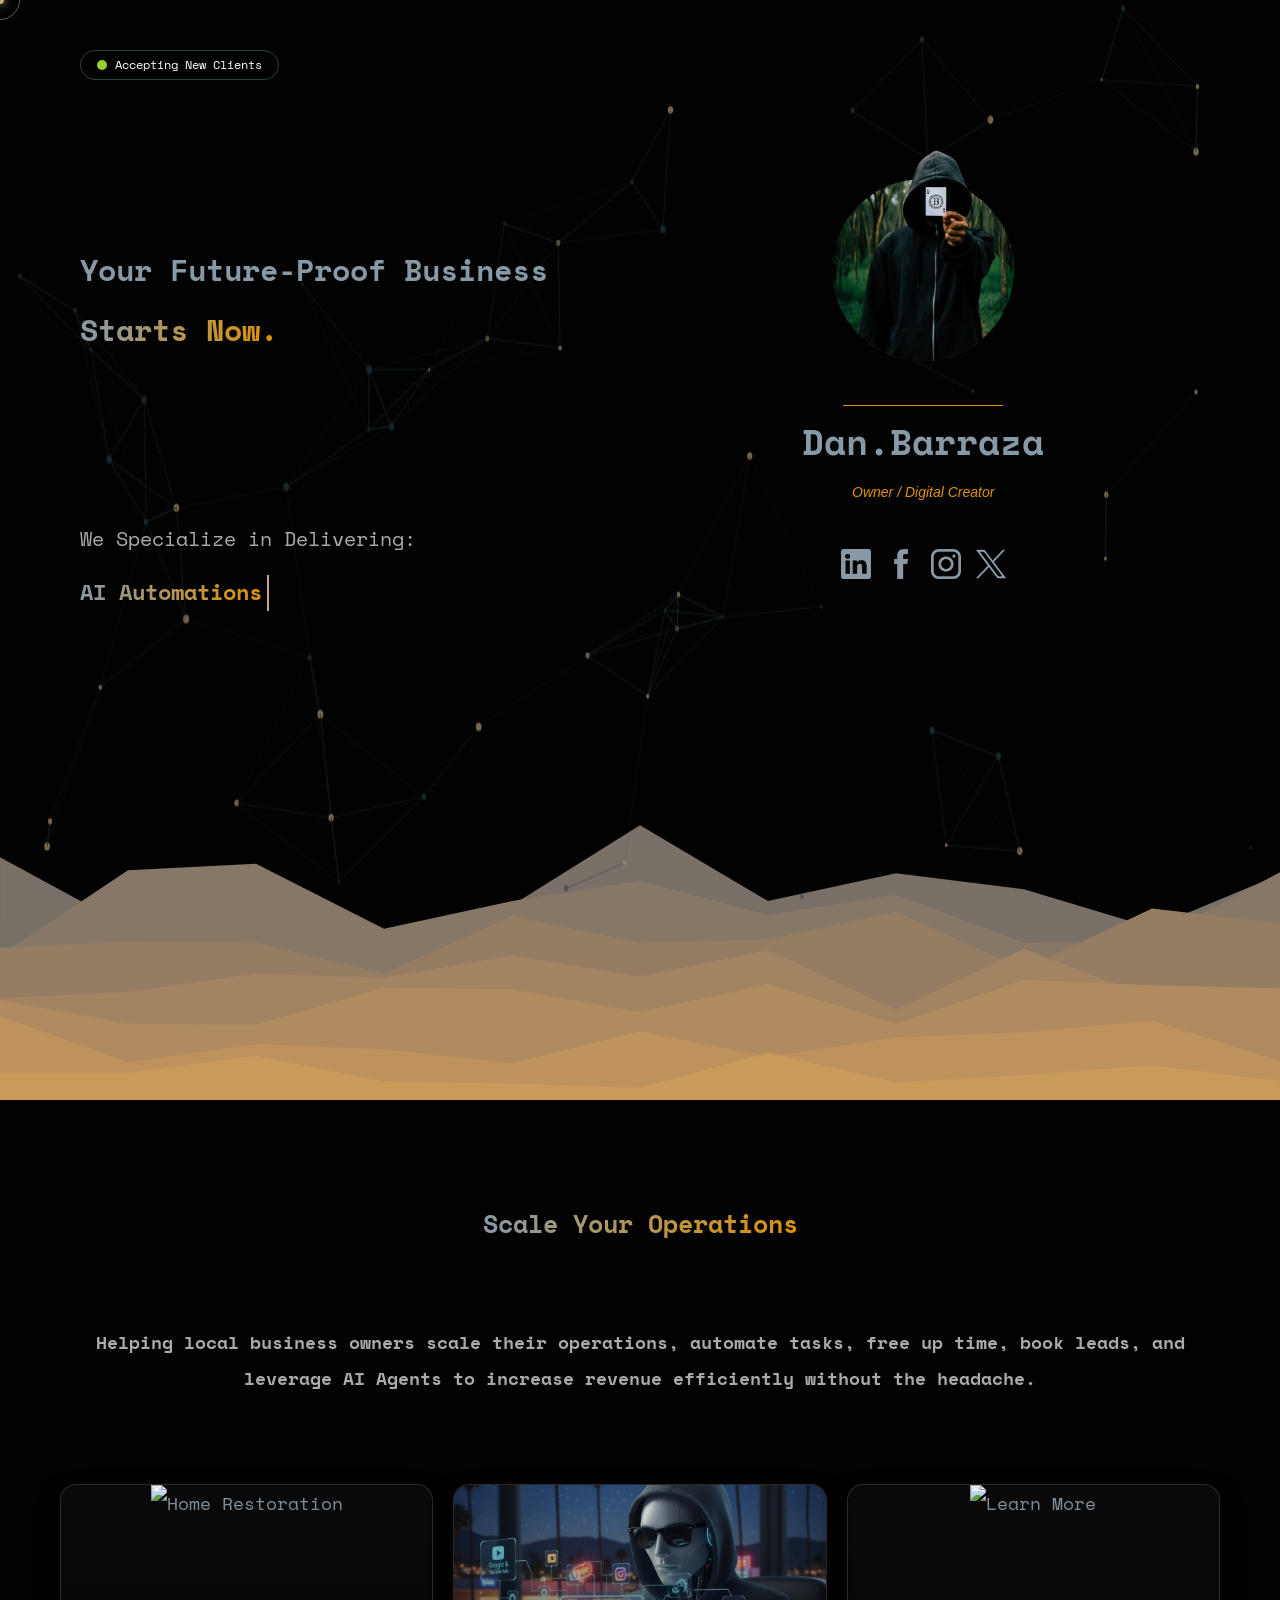
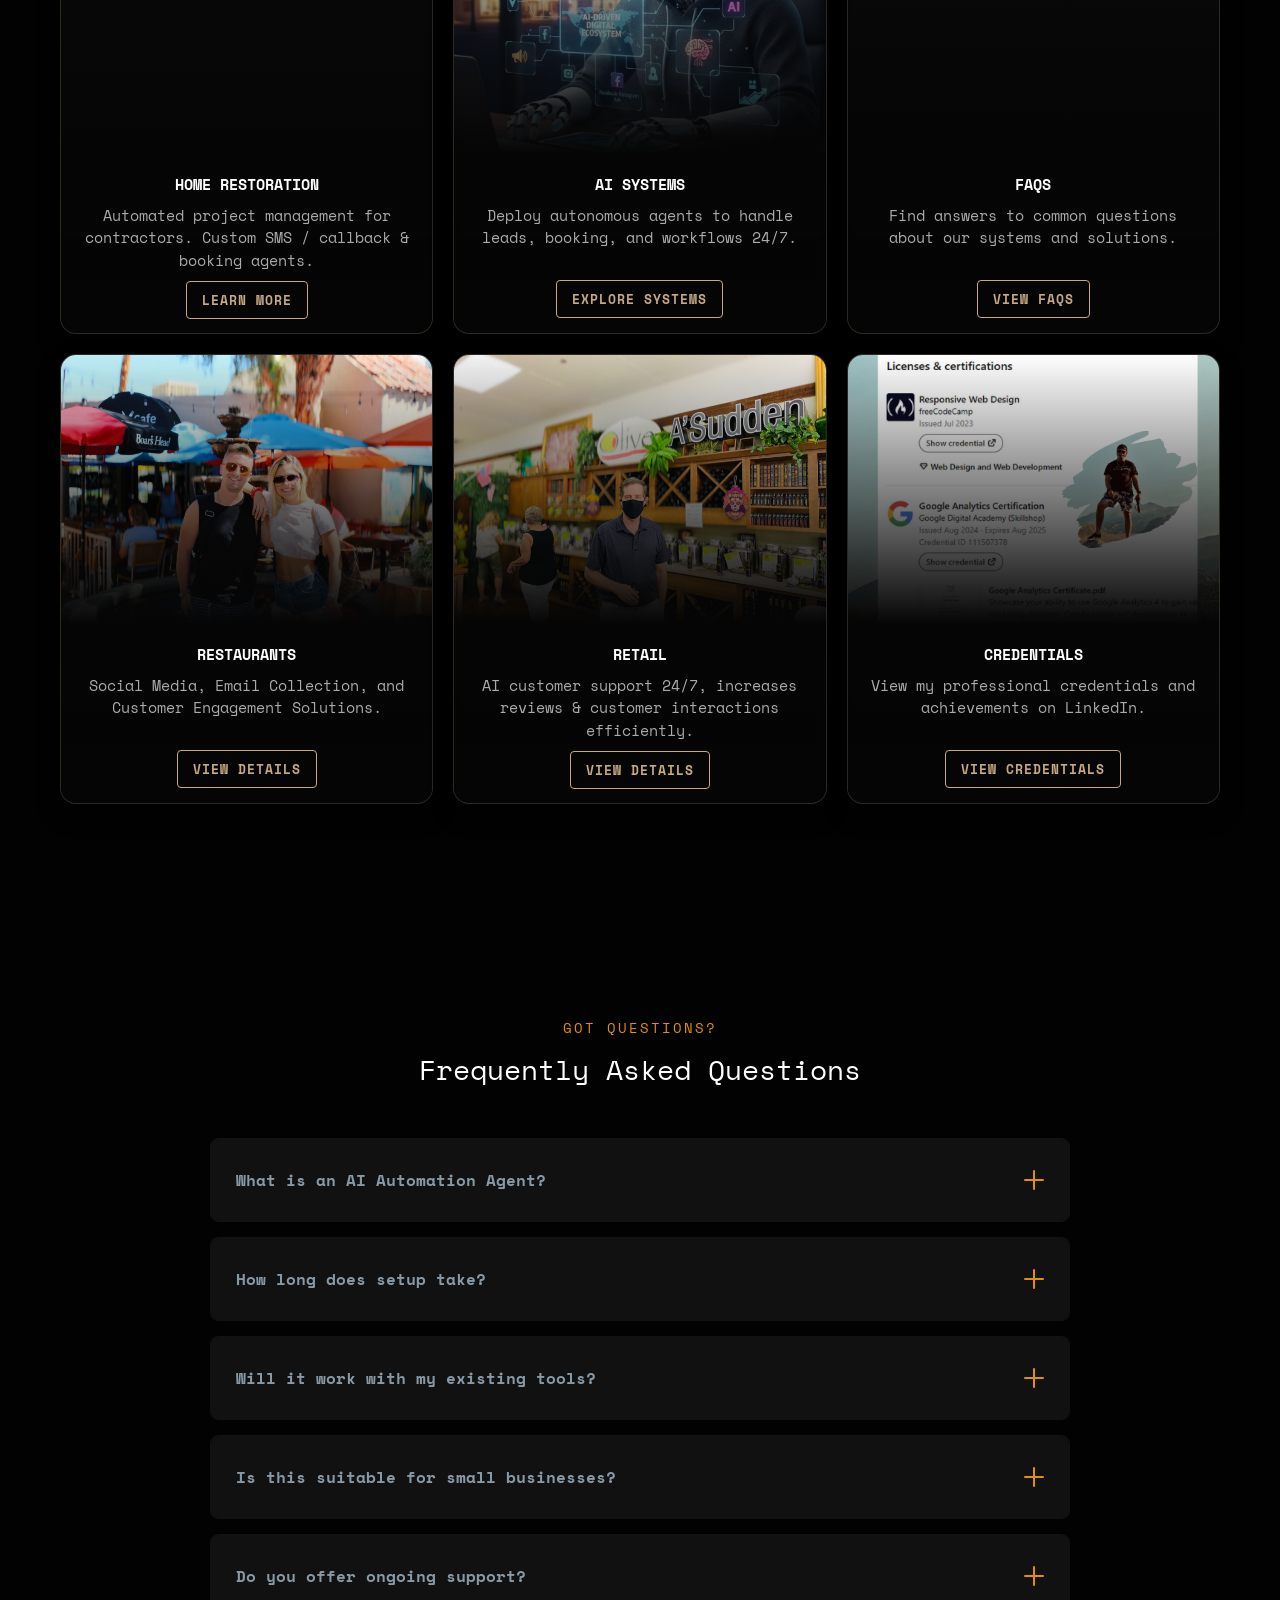
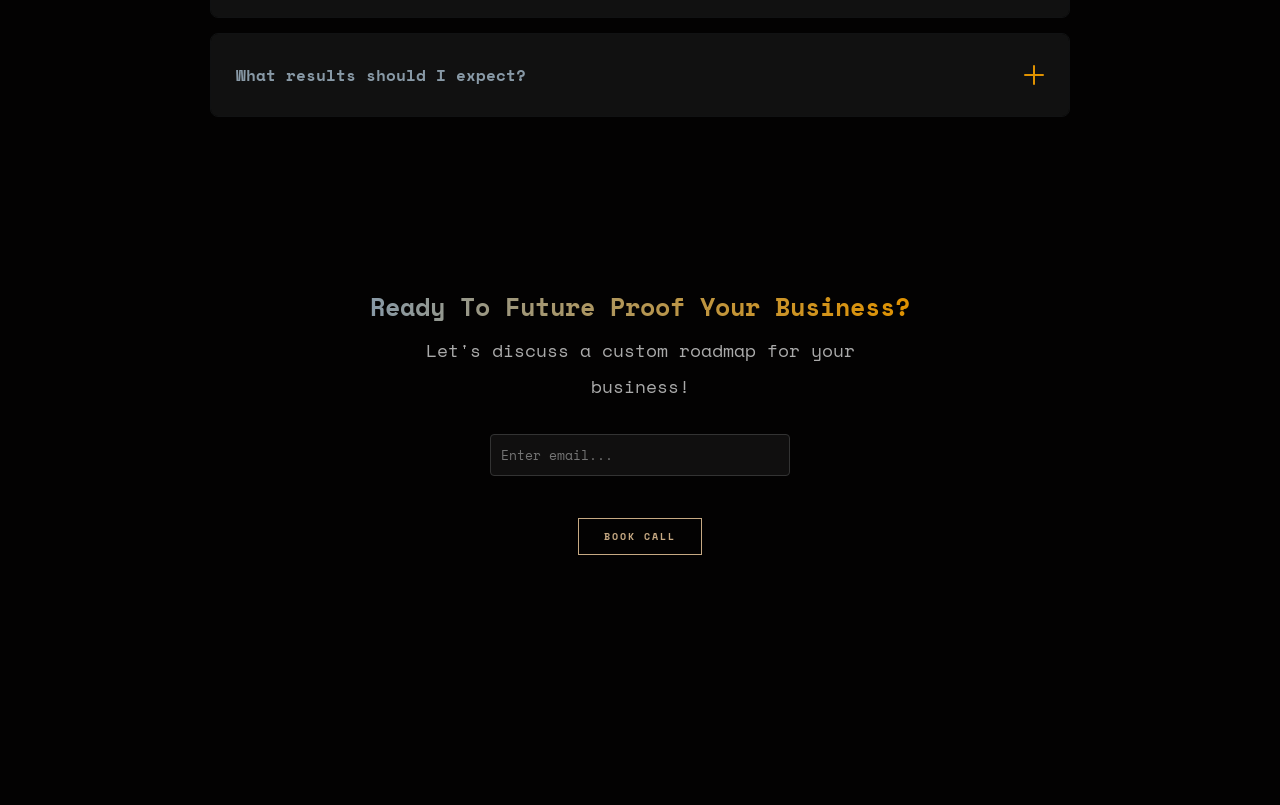
==== commit 8d27734d: "Removed Tilt effect on screen tablet and mobile screen sizes" ====
--- a/index.html
+++ b/index.html
@@ -369,30 +369,49 @@
 
         /* --- 3D TILT EFFECT ON CARDS --- */
 
-        const cards = document.querySelectorAll('.card');
-
+       function initCardTilt() {
+    const cards = document.querySelectorAll('.card');
+    
+    // Only enable on larger screens (desktop/laptop)
+    const isDesktop = window.matchMedia("(min-width: 768px) and (hover: hover)").matches;
+    
+    if (!isDesktop) {
+        // Optional: reset any transforms that might have been applied
         cards.forEach(card => {
-            card.addEventListener('mousemove', (e) => {
-                const rect = card.getBoundingClientRect();
-                const x = e.clientX - rect.left; // Mouse position inside card
-                const y = e.clientY - rect.top;
-
-                const centerX = rect.width / 2;
-                const centerY = rect.height / 2;
-
-                // Calculate rotation (max 15 degrees)
-                const rotateX = ((y - centerY) / centerY) * -10; 
-                const rotateY = ((x - centerX) / centerX) * 10;
-
-                // Apply transform
-                card.style.transform = `perspective(1000px) rotateX(${rotateX}deg) rotateY(${rotateY}deg) scale3d(1.02, 1.02, 1.02)`;
-            });
-
-            // Reset when mouse leaves
-            card.addEventListener('mouseleave', () => {
-                card.style.transform = 'perspective(1000px) rotateX(0) rotateY(0) scale3d(1, 1, 1)';
-            });
+            card.style.transform = 'none';
         });
+        return; // Exit - no tilt on mobile/tablet
+    }
+
+    cards.forEach(card => {
+        card.addEventListener('mousemove', (e) => {
+            const rect = card.getBoundingClientRect();
+            const x = e.clientX - rect.left;
+            const y = e.clientY - rect.top;
+
+            const centerX = rect.width / 2;
+            const centerY = rect.height / 2;
+
+            const rotateX = ((y - centerY) / centerY) * -10;
+            const rotateY = ((x - centerX) / centerX) * 10;
+
+            card.style.transform = `perspective(1000px) rotateX(${rotateX}deg) rotateY(${rotateY}deg) scale3d(1.02, 1.02, 1.02)`;
+        });
+
+        card.addEventListener('mouseleave', () => {
+            card.style.transform = 'perspective(1000px) rotateX(0) rotateY(0) scale3d(1, 1, 1)';
+        });
+    });
+}
+
+// Initialize when DOM is loaded
+document.addEventListener('DOMContentLoaded', initCardTilt);
+
+// Also re-check on resize (in case user rotates device)
+window.addEventListener('resize', () => {
+    // Optional: re-init if needed
+    initCardTilt();
+});
 
 
         /* --- ADVANCED CURSOR LOGIC --- */
--- a/styles.css
+++ b/styles.css
@@ -190,7 +190,7 @@
     gap: 1.3rem;
     max-width: 120rem;
     /* padding: 0 4rem; */
-    padding: 8rem 4rem 0 4rem;
+    padding: 5rem 4rem 0 4rem;
     /* position: relative; */
     /* column-gap: 8rem; */
 }
@@ -205,8 +205,7 @@
     /* justify-content: center; */
     max-width: 120rem;
     /* padding: 5rem 8rem 15rem 8rem; */
-    margin: 5rem auto 25rem auto;
-    
+    margin: 43rem auto 25rem auto;
     color: #8899a6;
     
     
@@ -260,7 +259,7 @@
 
 .welcome-section {
     font-size: 2.5rem;
-    margin: 1em 0;
+    margin: 6em 0 3em 0;
     background: linear-gradient(
         to right,
         #8899a6,
@@ -302,12 +301,12 @@
 
 }
 
-.person {
+/* .person {
   align-items: center;
   display: flex;
   flex-direction: column;
   grid-row: 2/3;
-}
+} */
 
 .container {
   border-radius: 50%;
@@ -363,166 +362,11 @@
   transform: translateY(0) scale(1.2);
 }
 
-/* .container {
-  width: min(var(--container-width), 90vw);
-  aspect-ratio: 400 / 312;
-  margin: 4rem auto 0;
-  position: relative;
-} */
-
-/* .container {
-  width: min(400px, 90vw);
-  height: 312px;
-  transform: scale(var(--hero-scale));
-  transform-origin: center top;
-  margin: 4rem auto 0;
-  transition: transform 250ms cubic-bezier(0.4, 0, 0.2, 1);
-  position: relative;
-} */
-
-
-
-/* .container {
-  width: min(400px, 90vw);    
-  height: auto;
-  aspect-ratio: 400 / 312;     
-  transform: scale(0.48);      
-  transform-origin: center top;
-  margin: 0 auto;
-  transition: transform 250ms cubic-bezier(0.4, 0, 0.2, 1);
-} */
-
-/* .container {
-  width: min(400px, 90vw);
-  height: 312px;                  
-  transform: scale(var(--hero-scale));
-  transform-origin: center top;
-  margin: 4rem auto 0 auto;
-  transition: transform 250ms cubic-bezier(0.4, 0, 0.2, 1);
-  position: relative;               
-} */
- /* .container-inner {
-  clip-path: path("M 390,400 C 390,504.9341 304.9341,590 200,590 95.065898,590 10,504.9341 10,400 V 10 H 200 390 Z");
-  -webkit-clip-path: path("M 390,400 C 390,504.9341 304.9341,590 200,590 95.065898,590 10,504.9341 10,400 V 10 H 200 390 Z");
-  position: absolute;
-  inset: 0;
-  width: 100%;
-  height: 100%;
-} */
-
-
-/* .container-inner {
-  clip-path: path("M 390,400 C 390,504.9341 304.9341,590 200,590 95.065898,590 10,504.9341 10,400 V 10 H 200 390 Z");
-  -webkit-clip-path: path("M 390,400 C 390,504.9341 304.9341,590 200,590 95.065898,590 10,504.9341 10,400 V 10 H 200 390 Z"); 
-  position: relative;
-  top: -200px;
-  width: 400px;
-  height: 600px;
-} */
-
-
-
-
-/* .container {
-  border-radius: 50%;
-  height: 312px;
-  -webkit-tap-highlight-color: transparent;
-  
-  transform: scale(0.48);
-  transition: transform 250ms cubic-bezier(0.4, 0, 0.2, 1);
-  
-  width: min(400px, 90vw);
-  
-} */
-
-
-/* .container:after {
-  /
-  content: "";
-  height: 10px;
-  position: absolute;
-  top: 390px;
-  width: 100%;
-} */
-/* .container:hover {
-  transform: scale(0.54);
-} */
-
-@media (hover: hover) {
-    .container:hover {
+ .container:hover {
         transform: scale(0.54);
     }
-}
-
-
-/* .container-inner {
-  clip-path: path(
-    "M 390,400 C 390,504.9341 304.9341,590 200,590 95.065898,590 10,504.9341 10,400 V 10 H 200 390 Z"
-  );
-  position: relative;
-  transform-origin: 50%;
-  top: -200px;
-} */
-
-
-/* .container-inner {
-  clip-path: url(#avatar-clip);
-  -webkit-clip-path: url(#avatar-clip); 
-
- }   */
-
-/* .circle {
-  position: absolute;
-  left: 50%;
-  top: 52%;
-  transform: translateX(-50%);
-  width: 95%;
-  height: 95%;
-  background-color: #fee7d3;
-  border-radius: 50%;
-  pointer-events: none;
-} */
-
-
-
-
-/* .circle {
-  position: absolute;
-  left: 50%;
-  top: 210px;
-  transform: translateX(-50%);
-  height: min(380px, 75vw);
-  width: min(380px, 75vw);
-  background-color: #fee7d3;
-  border-radius: 50%;
-  pointer-events: none;
-} */
-/* .circle {
-  background-color: #fee7d3;
-  border-radius: 50%;
-  position: absolute;
-  left: 50%;
-  top: 210px;                  
-  transform: translateX(-50%);
-  height: min(380px, 75vw);
-  width: min(380px, 75vw);
-  pointer-events: none;
-} */
-
- 
-/* .circle {
-  background-color: #fee7d3;
-  border-radius: 50%;
-  cursor: pointer;
-  left: 10px;
-  pointer-events: none;
-  position: absolute;
-  top: 210px;
-  height: min(380px, 75vw);
-  width: min(380px, 75vw);
-} */
-
-.img {
+
+    .img {
   pointer-events: none;
   position: relative;
   transform: translateY(20px) scale(1.15);
@@ -530,59 +374,8 @@
   transition: transform 300ms cubic-bezier(0.4, 0, 0.2, 1);
 }
 
-/* .container:hover .img,
-.container:active .img {
-  transform: translateY(0) scale(1.2);
-} */
-
-/* .container:active {
-  transform: scale(0.95);
-} */
-
-/* .container:hover .img {
-  transform: translateY(0) scale(1.2);
-} */
-
-/* .person-bcard {
-  position: absolute;
-  left: 50%;
-  top: 175px;                  
-  transform: translateX(-50%); 
-  width: min(550px, 80vw);
-  z-index: 2;
-} */
-
-
-/* .person-bcard {
-  position: absolute;
-  left: 50%;
-  top: 42%;
-  transform: translateX(-50%);
-  width: min(550px, 92vw);
-  z-index: 2;
-  pointer-events: none;
-} */
-
-
-
-/* .person-bcard {
-  position: absolute;
-  left: 50%;
-  top: 175px;                       
-  transform: translateX(-50%);
-  width: min(550px, 80vw);
-  z-index: 2;
-  pointer-events: none;
-} */
-
-
-/* .person-bcard {
-    right: 50px;
-  top: 175px;
-  
-  width: min(550px, 80vw);
-  
-} */
+
+
 
 .divider-person {
   background-color: #e09200;
@@ -629,6 +422,7 @@
     font-size: 2rem;
     /* margin-bottom: 2rem; */
     font-weight: 400;
+    /* margin-top: 10rem; */
 }
 
 
@@ -746,7 +540,7 @@
 
 
 .divider {
-    position: relative;
+    position: absolute;
     width: 100%;
     height: 40rem;
     overflow: hidden;
@@ -754,6 +548,8 @@
     background-repeat: no-repeat;
     background-size: cover;
     background-position: center center;
+    z-index: -3;
+    bottom: -20rem;
 }
 
 
@@ -1435,7 +1231,15 @@
 
     .animated-text {
         font-size: 3rem;
-}
+
+    
+    }
+
+    .welcome-section {
+        margin: 6em 0 3em 0;
+    }
+
+
 
 }
 
@@ -1447,6 +1251,11 @@
     #bcard {
         
     } */
+
+    .welcome-section {
+        margin: 5em 0 3em 0;
+    }
+
 
   
 }
@@ -1477,6 +1286,11 @@
    .hero-grid {
         column-gap: 2rem;
    }
+
+   /* .welcome-section {
+        margin: 3em 0 3em 0;
+    } */
+
 }
 
 
@@ -1489,7 +1303,17 @@
             .card {
                 height: 45rem;
             }
-        }
+
+            .main-container {
+        margin-top: 43rem;
+    }
+
+    /* .welcome-section {
+        margin: 3em 0 3em 0;
+    } */
+
+        }
+
 
 
 
@@ -1519,6 +1343,10 @@
 
     /* .divider {
         margin-top: 31rem;
+    } */
+
+     /* .welcome-section {
+        margin: 3em 0 3em 0;
     } */
 
     
@@ -1562,14 +1390,18 @@
         width: 100%;
     }
 
-
-    .container-inner {
-  clip-path: path("M 3000,320 C 390,504.9341 304.9341,590 200,590 95.065898,590 10,504.9341 10,400 V 10 H 200 390 Z");
-  position: relative;
-  transform-origin: 50%;
-  top: -200px;
-}
-
+    .main-container {
+        margin-top: 35rem;
+    }
+   
+
+    .divider {
+        top: 88rem;
+    }
+    
+    .main-container {
+        margin-top: 40rem;
+    }
      /* .person-bcard {
     top: 155px;     
   } */
@@ -1639,6 +1471,10 @@
         grid-row: 5/6;
         margin-top: 3rem;
     }
+
+     /* .welcome-section {
+        margin: 3em 0 3em 0;
+    } */
 }
 
 @media (max-width: 630px) {
@@ -1655,7 +1491,7 @@
         grid-template-rows: auto auto auto auto auto;
         row-gap: 3.5rem;
         text-align: center;
-        padding: 8rem 2rem 0 2rem;
+        padding: 5rem 2rem 0 2rem;
     }
 
     .hero-h1 {
@@ -1682,6 +1518,18 @@
         grid-row: 4/5;
         width: 100%;
     }
+
+    .divider {
+        top: 65rem;
+    }
+
+    .main-container {
+        margin-top: 26rem;
+    }
+
+    /* .h3 {
+        margin-top: 7rem;
+    } */
 
      
 
@@ -1702,6 +1550,10 @@
         grid-row: 5/6;
         margin-top: 3rem;
     }
+
+     .welcome-section {
+        margin: 3em 0 3em 0;
+    }
 }
 
 
@@ -1710,10 +1562,15 @@
     display: none;
  }
 
+
 .social-icons {
     margin-bottom: 28rem;
 }
 
+div.main-container {
+    margin-top: 25rem;
+
+}
 }
 
 
@@ -1722,25 +1579,33 @@
     display: none;
  }
 
+ div.main-container {
+    margin-top: 25rem;
+ }
+
+ .divider {
+    top: 70rem;
+ }
+
 
     /* Add small-screen overrides here if needed */
 
-    .hero-grid {
-        /* display: grid; */
+    /* .hero-grid {
+        
         grid-template-columns: 1fr;
         grid-template-rows: auto auto auto auto;
         row-gap: 4rem;
         text-align: center;
         padding: 0 2rem;
-        /* padding: 8rem 1rem 0; */
-    }
+        
+    } */
 
      .hero-grid {
         grid-template-columns: 1fr;
         grid-template-rows: auto auto auto auto auto;
         row-gap: 3.5rem;
         text-align: center;
-        padding: 8rem 2rem 0 2rem;
+        padding: 5rem 2rem 0 2rem;
     }
 
     .hero-h1 {
@@ -1758,6 +1623,11 @@
     .clients-text {
         justify-content: center;
         font-size: 1.5rem;
+    }
+
+    
+    .main-container {
+        margin-top: 20rem;
     }
 
     
@@ -1802,6 +1672,8 @@
         margin-top: 3rem;
     }
 
-   
-    
+    /* .welcome-section {
+        margin: 3em 0 3em 0;
+    }
+     */
    }
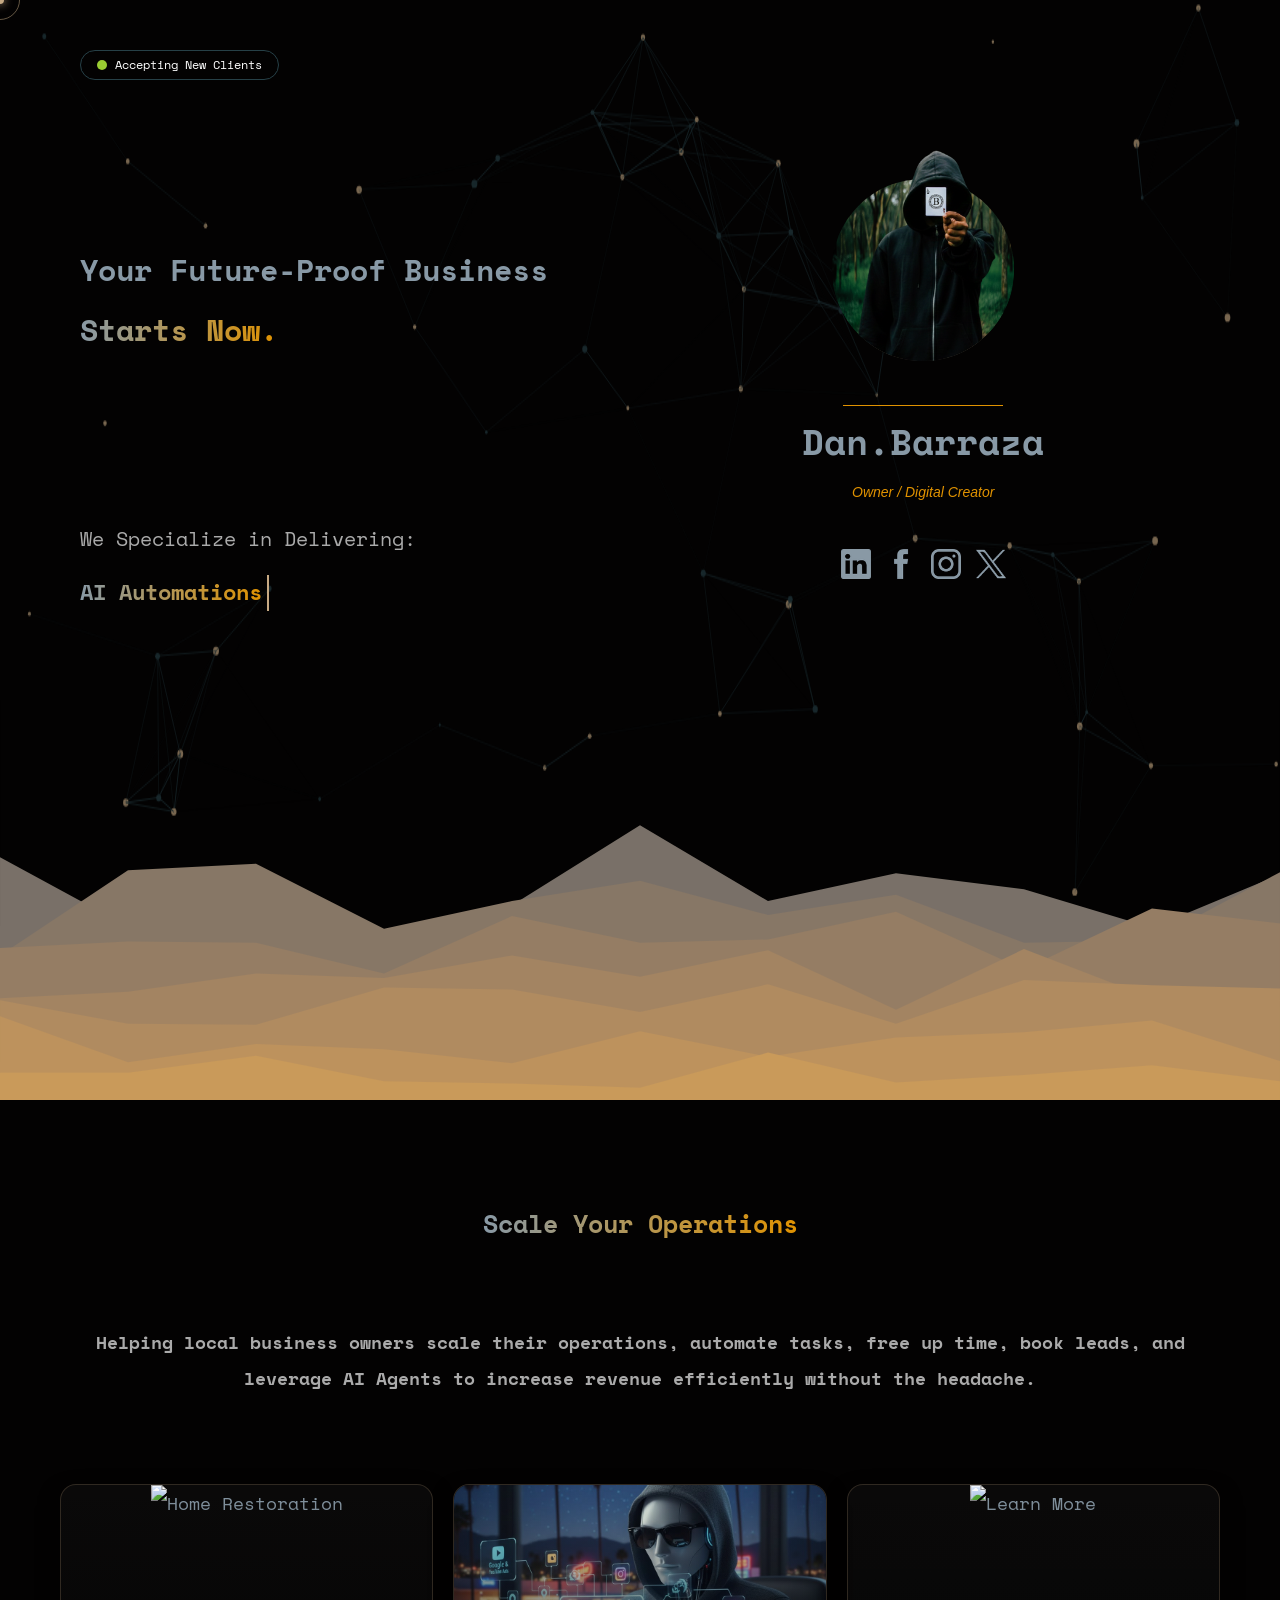
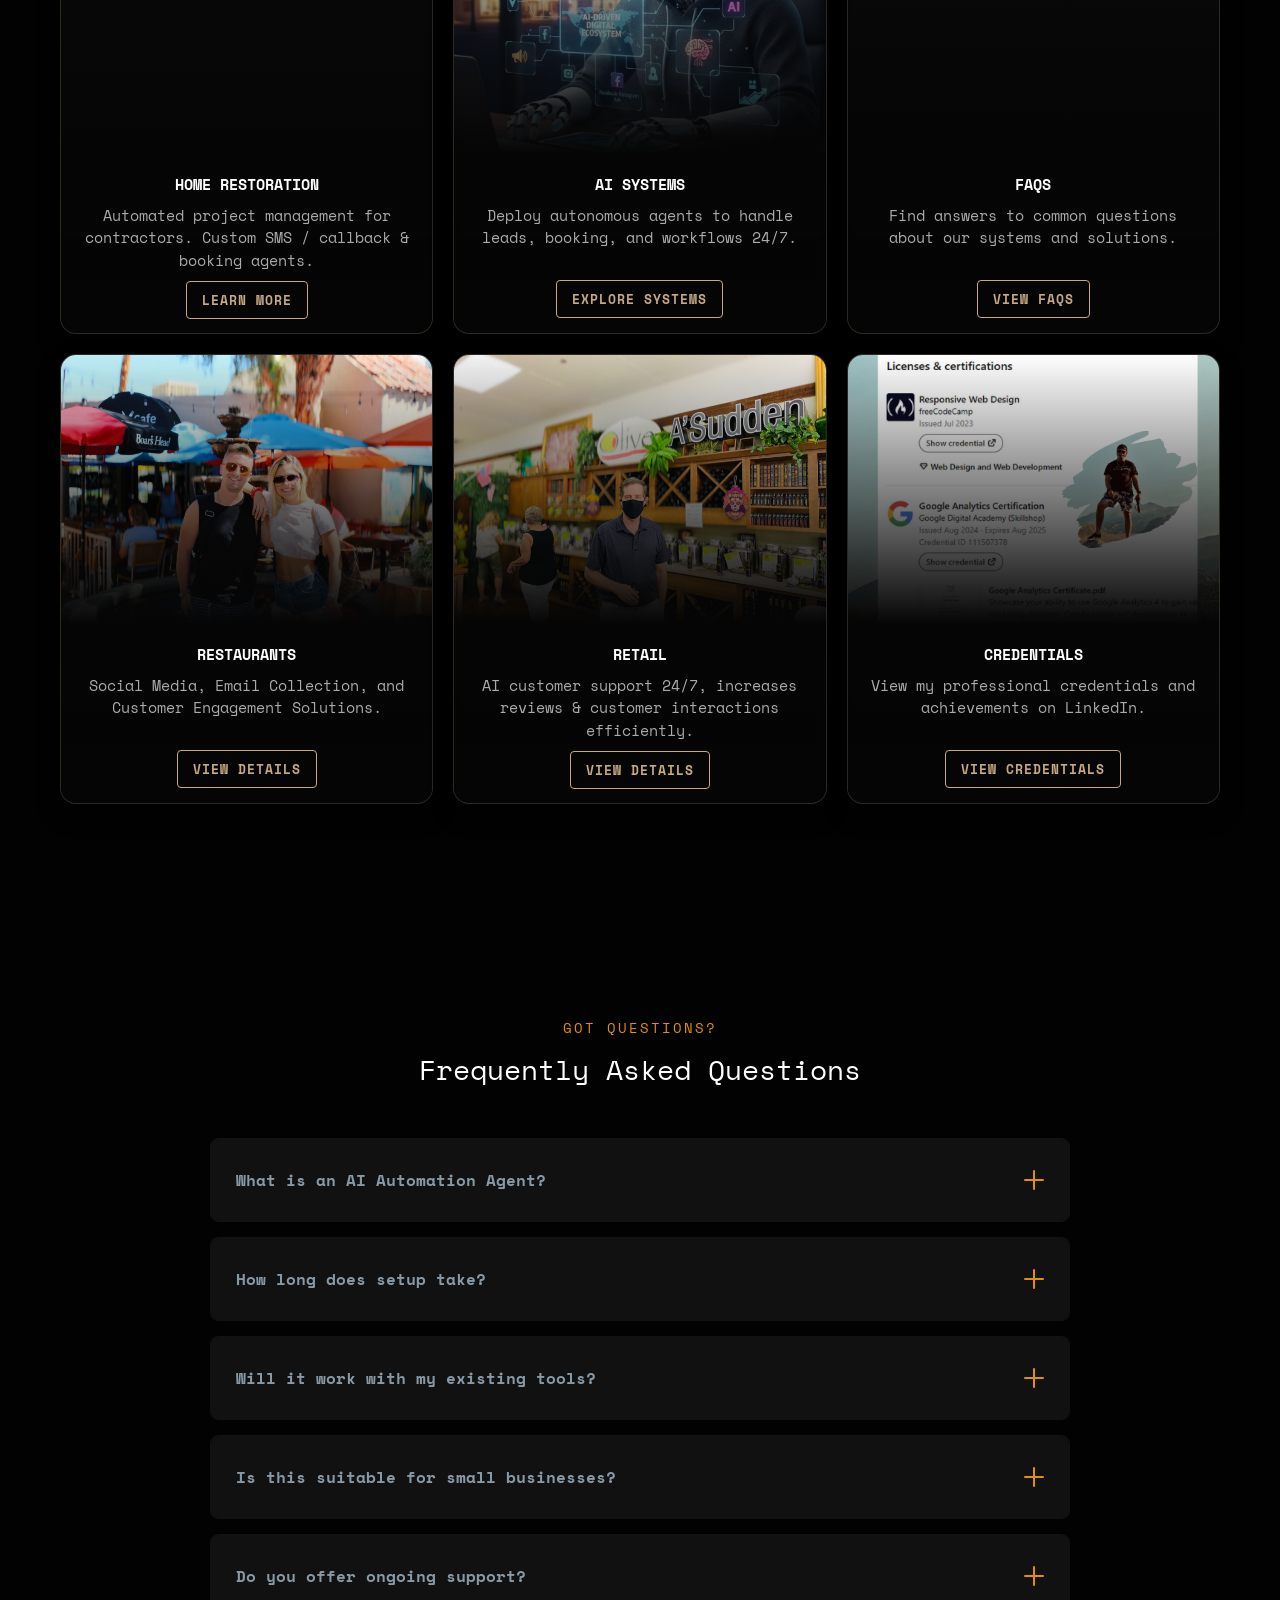
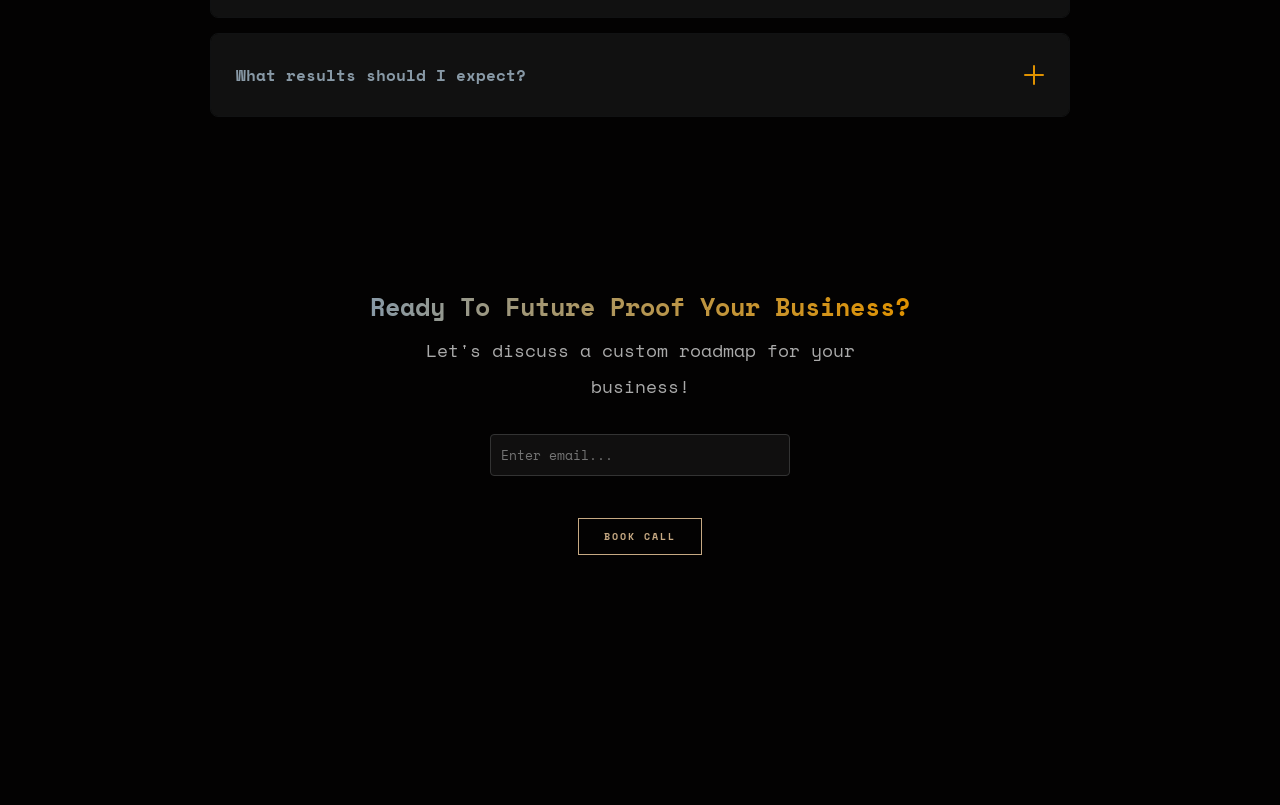
==== commit 52600992: "Formspree intake form added with 8 sec pop out effect" ====
--- a/index.html
+++ b/index.html
@@ -573,7 +573,265 @@
 
 
 
+        // Show popup after 8 seconds
+  setTimeout(function() {
+    const overlay = document.getElementById('intake-overlay');
+    overlay.style.display = 'flex';
+  }, 8000);
+
+  // Close popup
+  function closeIntake() {
+    document.getElementById('intake-overlay').style.display = 'none';
+  }
+
+  // Close on overlay click outside form
+  document.getElementById('intake-overlay').addEventListener('click', function(e) {
+    if (e.target === this) closeIntake();
+  });
+
+  // Form submission handler
+  const intakeForm = document.getElementById('intake-form');
+  intakeForm.addEventListener('submit', async function(e) {
+    e.preventDefault();
+    const data = Object.fromEntries(new FormData(intakeForm));
+    const response = await fetch(intakeForm.action, {
+      method: 'POST',
+      body: JSON.stringify(data),
+      headers: {
+        'Accept': 'application/json',
+        'Content-Type': 'application/json'
+      }
+    });
+    if (response.ok) {
+      intakeForm.style.display = 'none';
+      document.getElementById('intake-success').style.display = 'block';
+      setTimeout(function() { closeIntake(); }, 3000);
+    }
+  });
+
+
+
     </script>  
+
+    <!-- Discovery Intake Popup -->
+<div id="intake-overlay" style="
+  display:none;
+  position:fixed;
+  top:0; left:0;
+  width:100%; height:100%;
+  background:rgba(0,0,0,0.85);
+  z-index:9999;
+  justify-content:center;
+  align-items:center;
+  padding:16px;
+  box-sizing:border-box;">
+
+  <div style="
+    background:#0a0a0a;
+    border:1px solid #c9a84c;
+    border-radius:12px;
+    padding:32px 28px;
+    width:100%;
+    max-width:480px;
+    position:relative;
+    box-sizing:border-box;
+    max-height:90vh;
+    overflow-y:auto;">
+
+    <!-- Close Button -->
+    <button onclick="closeIntake()" style="
+      position:absolute;
+      top:14px; right:16px;
+      background:transparent;
+      border:none;
+      color:#c9a84c;
+      font-size:20px;
+      cursor:pointer;
+      font-family:monospace;">✕</button>
+
+    <!-- Header -->
+    <h3 style="
+      font-family:monospace;
+      color:#c9a84c;
+      font-size:16px;
+      letter-spacing:2px;
+      text-transform:uppercase;
+      margin:0 0 6px;">
+      Let's Build Something
+    </h3>
+    <p style="
+      font-family:monospace;
+      color:#888;
+      font-size:12px;
+      margin:0 0 24px;
+      letter-spacing:1px;">
+      Tell me about your business — I'll reach out within 24hrs.
+    </p>
+
+    <!-- Form -->
+    <form id="intake-form"
+      action="https://formspree.io/f/xkoypokq"
+      method="POST"
+      style="display:flex;flex-direction:column;gap:14px;">
+
+      <input
+        type="text"
+        name="full_name"
+        placeholder="Full Name"
+        required
+        style="
+          background:#111;
+          border:1px solid #333;
+          border-radius:6px;
+          padding:12px 14px;
+          color:#fff;
+          font-family:monospace;
+          font-size:13px;
+          outline:none;
+          width:100%;
+          box-sizing:border-box;
+          transition:border 0.2s;"
+        onfocus="this.style.borderColor='#c9a84c'"
+        onblur="this.style.borderColor='#333'" />
+
+      <input
+        type="text"
+        name="business_name"
+        placeholder="Business Name"
+        required
+        style="
+          background:#111;
+          border:1px solid #333;
+          border-radius:6px;
+          padding:12px 14px;
+          color:#fff;
+          font-family:monospace;
+          font-size:13px;
+          outline:none;
+          width:100%;
+          box-sizing:border-box;
+          transition:border 0.2s;"
+        onfocus="this.style.borderColor='#c9a84c'"
+        onblur="this.style.borderColor='#333'" />
+
+      <select
+        name="industry"
+        required
+        style="
+          background:#111;
+          border:1px solid #333;
+          border-radius:6px;
+          padding:12px 14px;
+          color:#888;
+          font-family:monospace;
+          font-size:13px;
+          outline:none;
+          width:100%;
+          box-sizing:border-box;
+          appearance:none;
+          cursor:pointer;"
+        onfocus="this.style.borderColor='#c9a84c'"
+        onblur="this.style.borderColor='#333'">
+        <option value="" disabled selected>Select Industry</option>
+        <option value="Restaurant & Hospitality">Restaurant & Hospitality</option>
+        <option value="Retail & E-Commerce">Retail & E-Commerce</option>
+        <option value="Home Restoration">Home Restoration</option>
+        <option value="Dispensary & Cannabis">Dispensary & Cannabis</option>
+        <option value="Other">Other</option>
+      </select>
+
+      <select
+        name="help_needed"
+        required
+        style="
+          background:#111;
+          border:1px solid #333;
+          border-radius:6px;
+          padding:12px 14px;
+          color:#888;
+          font-family:monospace;
+          font-size:13px;
+          outline:none;
+          width:100%;
+          box-sizing:border-box;
+          appearance:none;
+          cursor:pointer;"
+        onfocus="this.style.borderColor='#c9a84c'"
+        onblur="this.style.borderColor='#333'">
+        <option value="" disabled selected>What do you need help with?</option>
+        <option value="Social Media & Content">Social Media & Content</option>
+        <option value="Google Ads & SEO">Google Ads & SEO</option>
+        <option value="AI Automations & Workflows">AI Automations & Workflows</option>
+        <option value="Website Design">Website Design</option>
+        <option value="Full Digital Strategy">Full Digital Strategy</option>
+        <option value="Not Sure Yet">Not Sure Yet</option>
+      </select>
+
+      <input
+        type="email"
+        name="email"
+        placeholder="Your Email"
+        required
+        style="
+          background:#111;
+          border:1px solid #333;
+          border-radius:6px;
+          padding:12px 14px;
+          color:#fff;
+          font-family:monospace;
+          font-size:13px;
+          outline:none;
+          width:100%;
+          box-sizing:border-box;
+          transition:border 0.2s;"
+        onfocus="this.style.borderColor='#c9a84c'"
+        onblur="this.style.borderColor='#333'" />
+
+      <button
+        type="submit"
+        style="
+          background:transparent;
+          border:1px solid #c9a84c;
+          color:#c9a84c;
+          font-family:monospace;
+          font-size:13px;
+          letter-spacing:2px;
+          text-transform:uppercase;
+          padding:13px;
+          border-radius:6px;
+          cursor:pointer;
+          transition:background 0.2s, color 0.2s;"
+        onmouseover="this.style.background='#c9a84c';this.style.color='#000'"
+        onmouseout="this.style.background='transparent';this.style.color='#c9a84c'">
+        Send It →
+      </button>
+
+    </form>
+
+    <!-- Success Message (hidden by default) -->
+    <div id="intake-success" style="
+      display:none;
+      text-align:center;
+      padding:20px 0;">
+      <p style="
+        font-family:monospace;
+        color:#c9a84c;
+        font-size:15px;
+        letter-spacing:1px;
+        margin:0 0 8px;">
+        ✓ Got it — I'll be in touch within 24hrs.
+      </p>
+      <p style="
+        font-family:monospace;
+        color:#555;
+        font-size:12px;
+        margin:0;">
+        In the meantime, check your email for next steps.
+      </p>
+    </div>
+
+  </div>
+</div>
 
    
 
